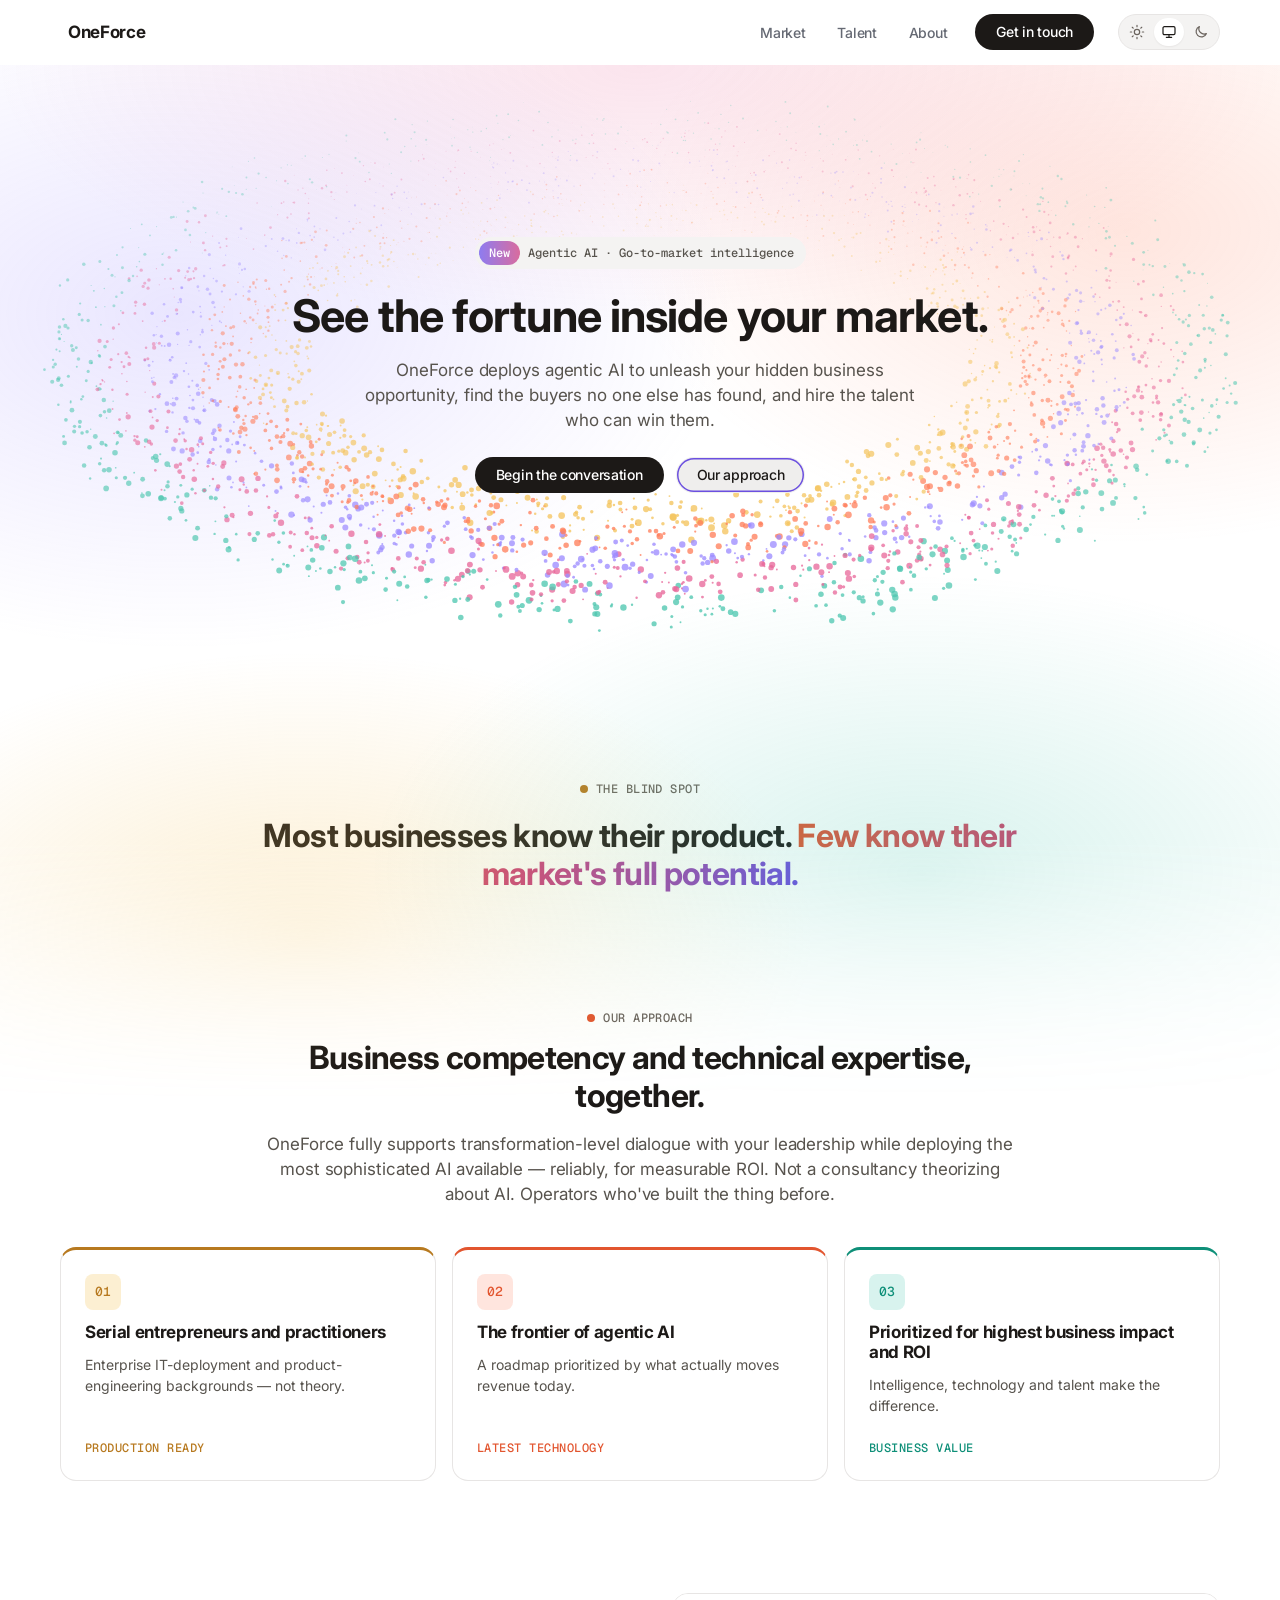
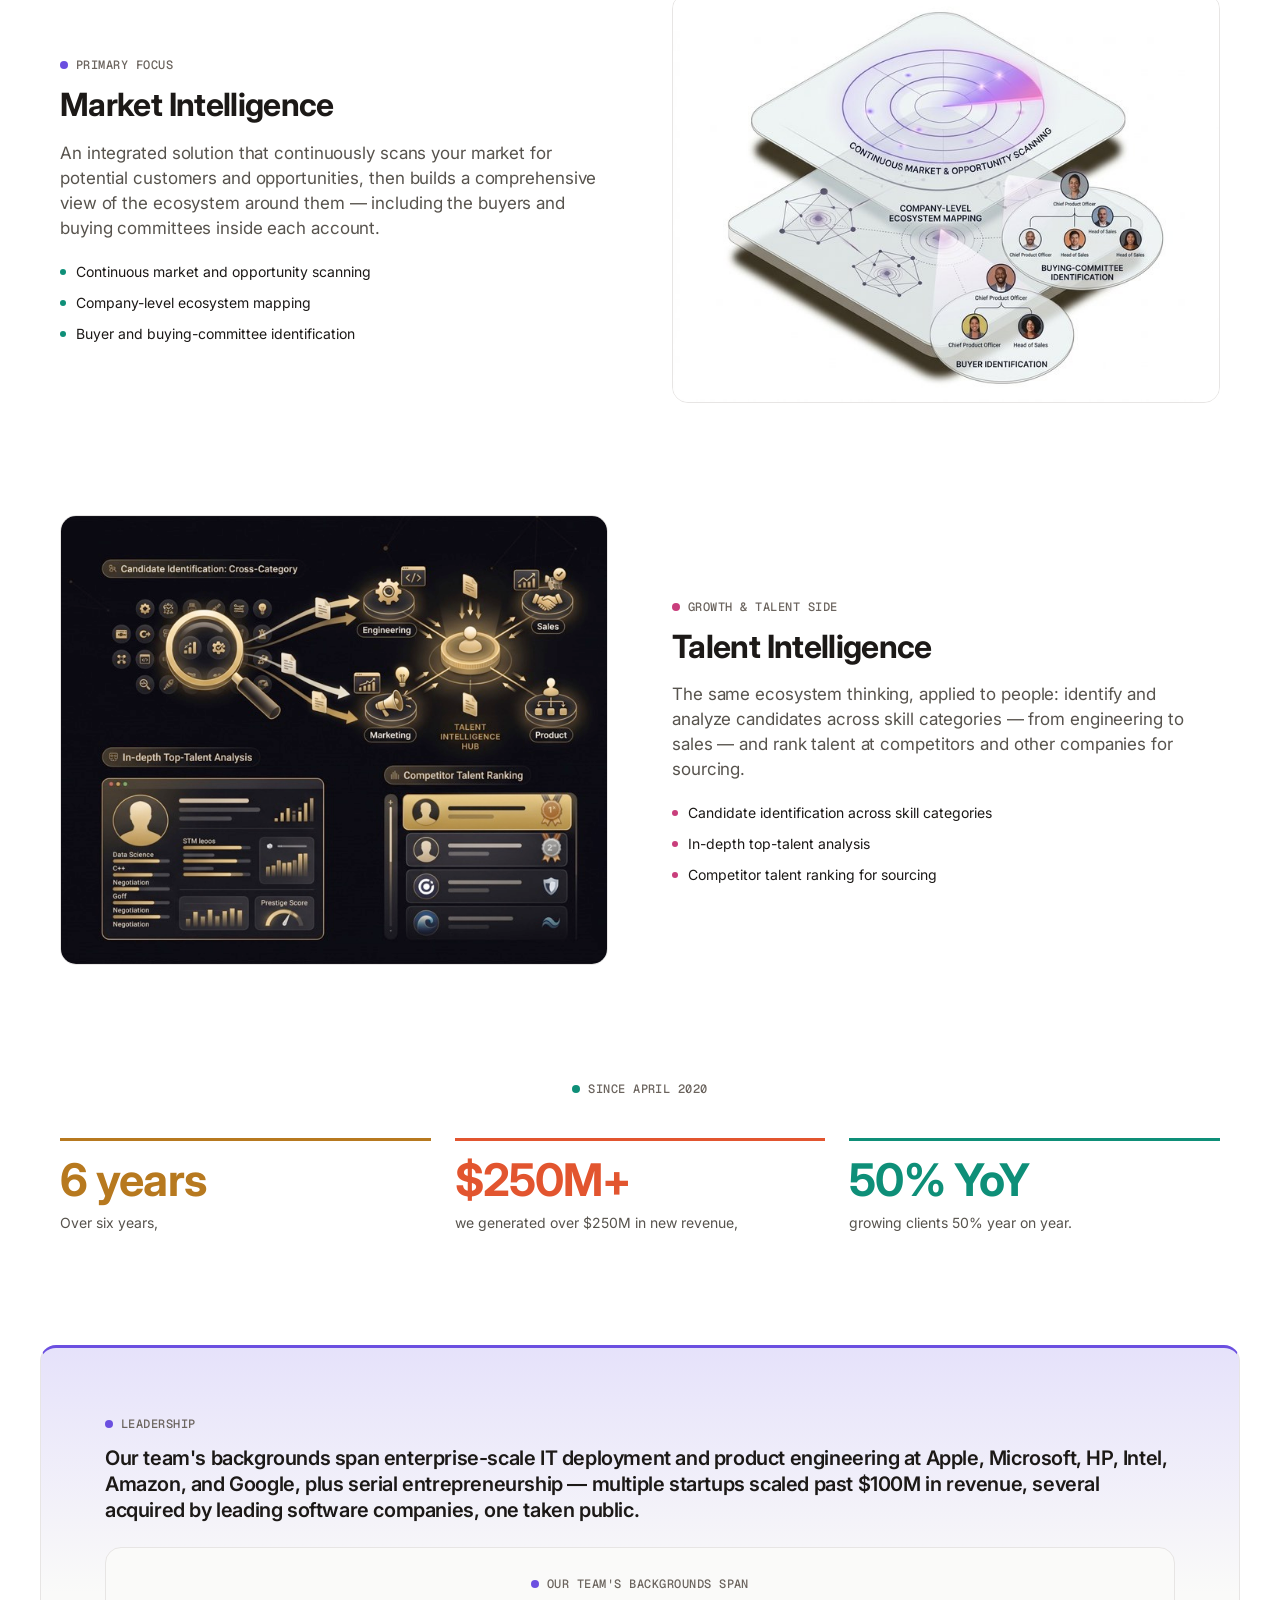
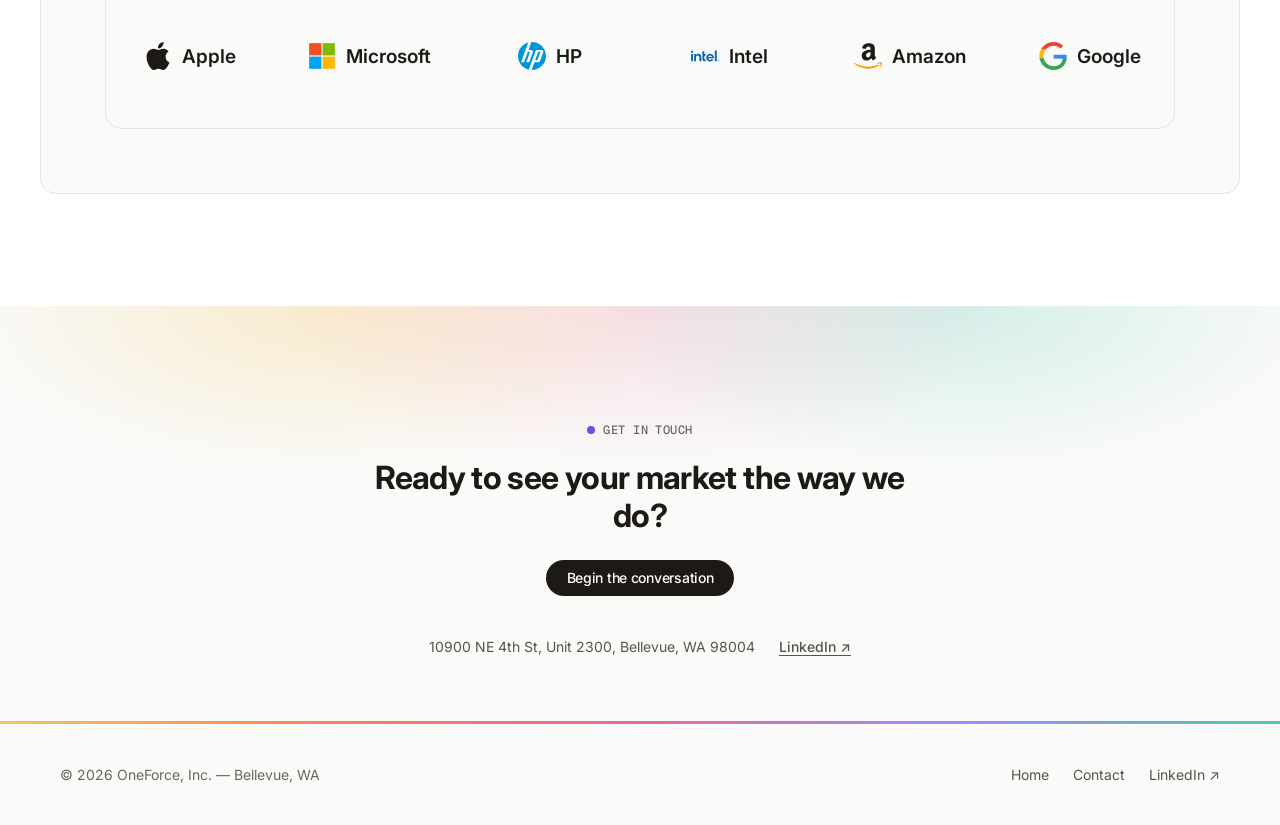
==== index.html @ eb0e080e "Proof to About, logo option 6, card-weight image borders, mobile image crops Activity: ACT-00794  Co" ====
<!doctype html>
<html lang="en">
<head>
<meta charset="utf-8" />
<meta name="viewport" content="width=device-width, initial-scale=1" />
<title>OneForce — See the fortune inside your market</title>
<link rel="icon" type="image/svg+xml" href="favicon.svg" />
<meta name="description" content="OneForce deploys agentic AI to map your market's hidden opportunity, and the talent to capture it." />
<meta property="og:type" content="website" />
<meta property="og:title" content="OneForce — See the fortune inside your market" />
<meta property="og:description" content="OneForce deploys agentic AI to map your market's hidden opportunity, and the talent to capture it." />
<meta property="og:image" content="og-image.png" />
<meta name="twitter:card" content="summary_large_image" />
<link rel="preconnect" href="https://fonts.googleapis.com" />
<link rel="preconnect" href="https://fonts.gstatic.com" crossorigin />
<link href="https://fonts.googleapis.com/css2?family=Inter:wght@400;500;600;700&family=Geist+Mono:wght@500&display=swap" rel="stylesheet" />
<link rel="stylesheet" href="styles.css" />
<script>(function(){try{var m=localStorage.getItem('of-theme');if(m==='light'||m==='dark')document.documentElement.setAttribute('data-theme',m)}catch(e){}})()</script>
<meta name="color-scheme" content="light dark" />
<meta name="theme-color" content="#FFFFFF" media="(prefers-color-scheme: light)" />
<meta name="theme-color" content="#18324B" media="(prefers-color-scheme: dark)" />
</head>
<body>
<a class="skip" href="#main">Skip to content</a>
<header class="nav"><div class="wrap">
  <a class="brand" href="index.html"><svg class="mark" aria-hidden="true" xmlns="http://www.w3.org/2000/svg" viewBox="0 0 540 540"><defs><linearGradient id="bg" x1="0" y1="0" x2="1" y2="0"><stop offset="0" stop-color="#8E7CF0"/><stop offset="1" stop-color="#D96C9E"/></linearGradient><linearGradient id="bgv" x1="0" y1="1" x2="0" y2="0"><stop offset="0" stop-color="#D96C9E"/><stop offset="1" stop-color="#8E7CF0"/></linearGradient></defs><circle cx="270" cy="270" r="190" fill="none" stroke="url(#bg)" stroke-opacity=".3" stroke-width="34"/><circle cx="270.0" cy="80.0" r="13.5" fill="#F4C45E" fill-opacity="1"/><circle cx="309.5" cy="84.2" r="12.5" fill="#F0805F" fill-opacity="1"/><circle cx="347.3" cy="96.4" r="12.1" fill="#D96C9E" fill-opacity="1"/><circle cx="381.7" cy="116.3" r="12.1" fill="#8E7CF0" fill-opacity="1"/><circle cx="411.2" cy="142.9" r="12.5" fill="#4FC7B0" fill-opacity="1"/><circle cx="434.5" cy="175.0" r="13.5" fill="#F4C45E" fill-opacity="1"/><circle cx="450.7" cy="211.3" r="14.8" fill="#F0805F" fill-opacity="1"/><circle cx="459.0" cy="250.1" r="16.5" fill="#D96C9E" fill-opacity="1"/><circle cx="459.0" cy="289.9" r="18.5" fill="#8E7CF0" fill-opacity="1"/><circle cx="450.7" cy="328.7" r="20.7" fill="#4FC7B0" fill-opacity="1"/><circle cx="434.5" cy="365.0" r="23.0" fill="#F4C45E" fill-opacity="1"/><circle cx="411.2" cy="397.1" r="25.3" fill="#F0805F" fill-opacity="1"/><circle cx="381.7" cy="423.7" r="27.5" fill="#D96C9E" fill-opacity="1"/><circle cx="347.3" cy="443.6" r="29.5" fill="#8E7CF0" fill-opacity="1"/><circle cx="309.5" cy="455.8" r="31.2" fill="#4FC7B0" fill-opacity="1"/><circle cx="270.0" cy="460.0" r="32.5" fill="#F4C45E" fill-opacity="1"/><circle cx="230.5" cy="455.8" r="33.5" fill="#F0805F" fill-opacity="1"/><circle cx="192.7" cy="443.6" r="33.9" fill="#D96C9E" fill-opacity="1"/><circle cx="158.3" cy="423.7" r="33.9" fill="#8E7CF0" fill-opacity="1"/><circle cx="128.8" cy="397.1" r="33.5" fill="#4FC7B0" fill-opacity="1"/><circle cx="105.5" cy="365.0" r="32.5" fill="#F4C45E" fill-opacity="1"/><circle cx="89.3" cy="328.7" r="31.2" fill="#F0805F" fill-opacity="1"/><circle cx="81.0" cy="289.9" r="29.5" fill="#D96C9E" fill-opacity="1"/><circle cx="81.0" cy="250.1" r="27.5" fill="#8E7CF0" fill-opacity="1"/><circle cx="89.3" cy="211.3" r="25.3" fill="#4FC7B0" fill-opacity="1"/><circle cx="105.5" cy="175.0" r="23.0" fill="#F4C45E" fill-opacity="1"/><circle cx="128.8" cy="142.9" r="20.7" fill="#F0805F" fill-opacity="1"/><circle cx="158.3" cy="116.3" r="18.5" fill="#D96C9E" fill-opacity="1"/><circle cx="192.7" cy="96.4" r="16.5" fill="#8E7CF0" fill-opacity="1"/><circle cx="230.5" cy="84.2" r="14.8" fill="#4FC7B0" fill-opacity="1"/><circle cx="425.6" cy="161.0" r="46.0" fill="#F4C45E" fill-opacity="1"/></svg>OneForce</a>
  <a href="#intelligence" class="l">Market</a>
  <a href="#talent" class="l">Talent</a>
  <a href="#about" class="l">About</a>
  <a href="contact.html" class="btn btn-dark">Get in touch</a>
<div class="theme" role="group" aria-label="Colour theme">
    <button type="button" data-mode="light" aria-pressed="false" aria-label="Light theme" title="Light"><svg viewBox="0 0 24 24" aria-hidden="true"><circle cx="12" cy="12" r="4"/><path d="M12 2v2M12 20v2M4.9 4.9l1.4 1.4M17.7 17.7l1.4 1.4M2 12h2M20 12h2M4.9 19.1l1.4-1.4M17.7 6.3l1.4-1.4"/></svg></button>
    <button type="button" data-mode="system" aria-pressed="false" aria-label="System theme" title="System"><svg viewBox="0 0 24 24" aria-hidden="true"><rect x="3" y="4" width="18" height="12" rx="2"/><path d="M8 20h8M12 16v4"/></svg></button>
    <button type="button" data-mode="dark" aria-pressed="false" aria-label="Dark theme" title="Dark"><svg viewBox="0 0 24 24" aria-hidden="true"><path d="M20 14.5A8 8 0 0 1 9.5 4a8 8 0 1 0 10.5 10.5z"/></svg></button>
  </div>
<button type="button" class="menu-btn" id="menu-btn" aria-expanded="false" aria-controls="mnav" aria-label="Menu"><svg viewBox="0 0 24 24" aria-hidden="true"><path d="M4 7h16M4 12h16M4 17h16"/></svg></button>
</div>
<nav class="mnav" id="mnav" aria-label="Sections">
  <a href="#intelligence" class="l">Market</a>
  <a href="#talent" class="l">Talent</a>
  <a href="#about" class="l">About</a>
  <a href="contact.html" class="l">Contact</a>
  <div class="theme" role="group" aria-label="Colour theme">
    <button type="button" data-mode="light" aria-pressed="false" aria-label="Light theme" title="Light"><svg viewBox="0 0 24 24" aria-hidden="true"><circle cx="12" cy="12" r="4"/><path d="M12 2v2M12 20v2M4.9 4.9l1.4 1.4M17.7 17.7l1.4 1.4M2 12h2M20 12h2M4.9 19.1l1.4-1.4M17.7 6.3l1.4-1.4"/></svg></button>
    <button type="button" data-mode="system" aria-pressed="false" aria-label="System theme" title="System"><svg viewBox="0 0 24 24" aria-hidden="true"><rect x="3" y="4" width="18" height="12" rx="2"/><path d="M8 20h8M12 16v4"/></svg></button>
    <button type="button" data-mode="dark" aria-pressed="false" aria-label="Dark theme" title="Dark"><svg viewBox="0 0 24 24" aria-hidden="true"><path d="M20 14.5A8 8 0 0 1 9.5 4a8 8 0 1 0 10.5 10.5z"/></svg></button>
  </div>
</nav></header>
<main id="main">

<section class="hero wrap" data-od-id="hero">
  <canvas id="field" aria-hidden="true"></canvas>
  <span class="eyebrow"><b>New</b>Agentic AI · Go-to-market intelligence</span>
  <h1>See the fortune inside your market.</h1>
  <p class="lede">OneForce deploys agentic AI to unleash your hidden business opportunity, find the buyers no one else has found, and hire the talent who can win them.</p>
  <div class="actions">
    <a href="contact.html" class="btn btn-dark">Begin the conversation</a>
    <a href="#approach" class="btn btn-light">Our approach</a>
  </div>
</section>


<section class="band wrap narrow quote center rv" data-od-id="problem">
  <span class="tag">The blind spot</span>
  <h2>Most businesses know their product. <em>Few know their market's full potential.</em></h2>
</section>

<section class="band wrap" id="approach" data-od-id="approach">
  <div class="center" style="max-width:766px;margin:0 auto">
    <span class="tag">Our approach</span>
    <h2 style="margin:12px 0 16px">Business competency and technical expertise, together.</h2>
    <p class="lede">OneForce fully supports transformation-level dialogue with your leadership while deploying the most sophisticated AI available — reliably, for measurable ROI. Not a consultancy theorizing about AI. Operators who've built the thing before.</p>
  </div>
  <div class="cards">
    <article class="card rv"><span class="ico" aria-hidden="true">01</span><h3>Serial entrepreneurs and practitioners</h3><p>Enterprise IT-deployment and product-engineering backgrounds — not theory.</p><span class="tag">Production Ready</span></article>
    <article class="card rv"><span class="ico" aria-hidden="true">02</span><h3>The frontier of agentic AI</h3><p>A roadmap prioritized by what actually moves revenue today.</p><span class="tag">Latest Technology</span></article>
    <article class="card rv"><span class="ico" aria-hidden="true">03</span><h3>Prioritized for highest business impact and ROI</h3><p>Intelligence, technology and talent make the difference.</p><span class="tag">Business Value</span></article>
  </div>
</section>

<section class="band wrap" id="intelligence" data-od-id="intelligence-hub">
  <div class="split">
    <div class="copy rv">
      <span class="tag">Primary focus</span>
      <h2>Market Intelligence</h2>
      <p class="lede">An integrated solution that continuously scans your market for potential customers and opportunities, then builds a comprehensive view of the ecosystem around them — including the buyers and buying committees inside each account.</p>
      <ul>
        <li>Continuous market and opportunity scanning</li>
        <li>Company-level ecosystem mapping</li>
        <li>Buyer and buying-committee identification</li>
      </ul>
    </div>
    <div class="frame rv mi-frame"><picture><source media="(max-width:700px)" srcset="assets/market-intelligence-light-mobile.jpg" width="800" height="473"><img class="mi-light" src="assets/market-intelligence-light-700.jpg" srcset="assets/market-intelligence-light-700.jpg 700w, assets/market-intelligence-light.jpg 1200w" sizes="(max-width:809px) 100vw, 560px" width="1200" height="896" loading="lazy" alt="Diagram of OneForce's market intelligence system mapping accounts, buying committees, and opportunity signals" /></picture><picture><source media="(max-width:700px)" srcset="assets/market-intelligence-dark-mobile.jpg" width="800" height="661"><img class="mi-dark" src="assets/market-intelligence-dark-700.jpg" srcset="assets/market-intelligence-dark-700.jpg 700w, assets/market-intelligence-dark.jpg 1120w" sizes="(max-width:809px) 100vw, 560px" width="1120" height="944" loading="lazy" alt="" aria-hidden="true" /></picture></div>
  </div>
</section>

<section class="band wrap" id="talent" data-od-id="talent-intelligence">
  <div class="split rev">
    <div class="copy rv">
      <span class="tag">Growth &amp; talent side</span>
      <h2>Talent Intelligence</h2>
      <p class="lede">The same ecosystem thinking, applied to people: identify and analyze candidates across skill categories — from engineering to sales — and rank talent at competitors and other companies for sourcing.</p>
      <ul>
        <li>Candidate identification across skill categories</li>
        <li>In-depth top-talent analysis</li>
        <li>Competitor talent ranking for sourcing</li>
      </ul>
    </div>
    <div class="frame rv"><picture><source media="(max-width:700px)" srcset="assets/talent-intelligence-mobile.jpg" width="800" height="646"><img src="assets/talent-intelligence-700.jpg" srcset="assets/talent-intelligence-700.jpg 700w, assets/talent-intelligence.jpg?v=2 1200w" sizes="(max-width:809px) 100vw, 560px" width="1200" height="984" loading="lazy" alt="Diagram of OneForce's talent intelligence hub connecting candidate identification, top-talent analysis, and competitor talent ranking across engineering, sales, marketing, and product" /></picture></div>
  </div>
</section>

<section class="band wrap" id="about" data-od-id="about">
  <div class="center"><span class="tag">Since April 2020</span></div>
  <div class="stats">
    <div class="stat rv"><div class="n">6 years</div><p>Over six years,</p></div>
    <div class="stat rv"><div class="n">$250M+</div><p>we generated over $250M in new revenue,</p></div>
    <div class="stat rv"><div class="n">50% YoY</div><p>growing clients 50% year on year.</p></div>
  </div>
</section>

<section class="wideband" data-od-id="leadership">
  <div class="leader rv">
    <div><span class="tag">Leadership</span>
    <p class="big" style="margin-top:12px">Our team's backgrounds span enterprise-scale IT deployment and product engineering at Apple, Microsoft, HP, Intel, Amazon, and Google, plus serial entrepreneurship — multiple startups scaled past $100M in revenue, several acquired by leading software companies, one taken public.</p>
  <div class="strip">
    <p class="tag" id="lead-h">Our team's backgrounds span</p>
    <div class="logos"><div class="logo-item"><svg viewBox="0 0 24 24" aria-hidden="true" focusable="false"><path fill="currentColor" d="M12.152 6.896c-.948 0-2.415-1.078-3.96-1.04-2.04.027-3.91 1.183-4.961 3.014-2.117 3.675-.546 9.103 1.519 12.09 1.013 1.454 2.208 3.09 3.792 3.039 1.52-.065 2.09-.987 3.935-.987 1.831 0 2.35.987 3.96.948 1.637-.026 2.676-1.48 3.676-2.948 1.156-1.688 1.636-3.325 1.662-3.415-.039-.013-3.182-1.221-3.22-4.857-.026-3.04 2.48-4.494 2.597-4.559-1.429-2.09-3.623-2.324-4.39-2.376-2-.156-3.675 1.09-4.61 1.09zM15.53 3.83c.843-1.012 1.4-2.427 1.245-3.83-1.207.052-2.662.805-3.532 1.818-.78.896-1.454 2.338-1.273 3.714 1.338.104 2.715-.688 3.559-1.701"/></svg><span>Apple</span></div><div class="logo-item"><svg viewBox="0 0 24 24" aria-hidden="true" focusable="false"><path fill="#F25022" d="M1 1h10.5v10.5H1z"/><path fill="#7FBA00" d="M12.5 1H23v10.5H12.5z"/><path fill="#00A4EF" d="M1 12.5h10.5V23H1z"/><path fill="#FFB900" d="M12.5 12.5H23V23H12.5z"/></svg><span>Microsoft</span></div><div class="logo-item"><svg viewBox="0 0 24 24" aria-hidden="true" focusable="false"><path fill="#0096D6" d="M12.0069 24h-.3572l2.459-6.7453h3.3796c.5907 0 1.2364-.4533 1.4424-1.0166l2.6652-7.3085c.4396-1.1952-.2473-2.1706-1.525-2.1706h-4.6983l-3.929 10.798-2.2255 6.127C3.929 22.434 0 17.6806 0 12.007 0 6.498 3.7092 1.8546 8.7647.4396L6.4705 6.759 2.6514 17.2547h2.5415L8.4488 8.339h1.9095l-3.2558 8.9158H9.644l3.0223-8.3251c.4396-1.1952-.2473-2.1706-1.525-2.1706h-2.143l2.459-6.7453C11.636 0 11.8145 0 11.9931 0 18.6285 0 24 5.3715 24 12.007c.0137 6.6216-5.3578 11.993-11.9931 11.993zM19.2742 8.325h-1.9096l-2.6789 7.336h1.9096l2.6789-7.336z"/></svg><span>HP</span></div><div class="logo-item"><svg viewBox="0 0 24 24" aria-hidden="true" focusable="false"><path fill="#0068B5" d="M20.42 7.345v9.18h1.651v-9.18zM0 7.475v1.737h1.737V7.474zm9.78.352v6.053c0 .513.044.945.13 1.292.087.34.235.618.44.828.203.21.475.359.803.451.334.093.754.136 1.255.136h.216v-1.533c-.24 0-.445-.012-.593-.037a.672.672 0 0 1-.39-.173.693.693 0 0 1-.173-.377 4.002 4.002 0 0 1-.037-.606v-2.182h1.193v-1.416h-1.193V7.827zm-3.505 2.312c-.396 0-.76.08-1.082.241-.327.161-.6.384-.822.668l-.087.117v-.902H2.658v6.256h1.639v-3.214c.018-.588.16-1.02.433-1.299.29-.297.642-.445 1.044-.445.476 0 .841.149 1.082.433.235.284.359.686.359 1.2v3.324h1.663V12.97c.006-.89-.229-1.595-.686-2.09-.458-.495-1.1-.742-1.917-.742zm10.065.006a3.252 3.252 0 0 0-2.306.946c-.29.29-.525.637-.692 1.033a3.145 3.145 0 0 0-.254 1.273c0 .452.08.878.241 1.274.161.395.39.742.674 1.032.284.29.637.526 1.045.693.408.173.86.26 1.342.26 1.397 0 2.262-.637 2.782-1.23l-1.187-.904c-.248.297-.841.699-1.583.699-.464 0-.847-.105-1.138-.321a1.588 1.588 0 0 1-.593-.872l-.019-.056h4.915v-.587c0-.451-.08-.872-.235-1.267a3.393 3.393 0 0 0-.661-1.033 3.013 3.013 0 0 0-1.02-.692 3.345 3.345 0 0 0-1.311-.248zm-16.297.118v6.256h1.651v-6.256zm16.278 1.286c1.132 0 1.664.797 1.664 1.255l-3.32.006c0-.458.525-1.255 1.656-1.261zm7.073 3.814a.606.606 0 0 0-.606.606.606.606 0 0 0 .606.606.606.606 0 0 0 .606-.606.606.606 0 0 0-.606-.606zm-.008.105a.5.5 0 0 1 .002 0 .5.5 0 0 1 .5.501.5.5 0 0 1-.5.5.5.5 0 0 1-.5-.5.5.5 0 0 1 .498-.5zm-.233.155v.699h.13v-.285h.093l.173.285h.136l-.18-.297a.191.191 0 0 0 .118-.056c.03-.03.05-.074.05-.136 0-.068-.02-.117-.063-.154-.037-.038-.105-.056-.185-.056zm.13.099h.154c.019 0 .037.006.056.012a.064.064 0 0 1 .037.031c.013.013.012.031.012.056a.124.124 0 0 1-.012.055.164.164 0 0 1-.037.031c-.019.006-.037.013-.056.013h-.154Z"/></svg><span>Intel</span></div><div class="logo-item"><svg viewBox="0 0 24 24" aria-hidden="true" focusable="false"><defs><clipPath id="amz-top"><rect x="0" y="0" width="24" height="17.6"/></clipPath><clipPath id="amz-bot"><rect x="0" y="17.6" width="24" height="7"/></clipPath></defs><path clip-path="url(#amz-top)" fill="currentColor" d="M.045 18.02c.072-.116.187-.124.348-.022 3.636 2.11 7.594 3.166 11.87 3.166 2.852 0 5.668-.533 8.447-1.595l.315-.14c.138-.06.234-.1.293-.13.226-.088.39-.046.525.13.12.174.09.336-.12.48-.256.19-.6.41-1.006.654-1.244.743-2.64 1.316-4.185 1.726a17.617 17.617 0 01-10.951-.577 17.88 17.88 0 01-5.43-3.35c-.1-.074-.151-.15-.151-.22 0-.047.021-.09.051-.13zm6.565-6.218c0-1.005.247-1.863.743-2.577.495-.71 1.17-1.25 2.04-1.615.796-.335 1.756-.575 2.912-.72.39-.046 1.033-.103 1.92-.174v-.37c0-.93-.105-1.558-.3-1.875-.302-.43-.78-.65-1.44-.65h-.182c-.48.046-.896.196-1.246.46-.35.27-.575.63-.675 1.096-.06.3-.206.465-.435.51l-2.52-.315c-.248-.06-.372-.18-.372-.39 0-.046.007-.09.022-.15.247-1.29.855-2.25 1.82-2.88.976-.616 2.1-.975 3.39-1.05h.54c1.65 0 2.957.434 3.888 1.29.135.15.27.3.405.48.12.165.224.314.283.45.075.134.15.33.195.57.06.254.105.42.135.51.03.104.062.3.076.615.01.313.02.493.02.553v5.28c0 .376.06.72.165 1.036.105.313.21.54.315.674l.51.674c.09.136.136.256.136.36 0 .12-.06.226-.18.314-1.2 1.05-1.86 1.62-1.963 1.71-.165.135-.375.15-.63.045a6.062 6.062 0 01-.526-.496l-.31-.347a9.391 9.391 0 01-.317-.42l-.3-.435c-.81.886-1.603 1.44-2.4 1.665-.494.15-1.093.227-1.83.227-1.11 0-2.04-.343-2.76-1.034-.72-.69-1.08-1.665-1.08-2.94l-.05-.076zm3.753-.438c0 .566.14 1.02.425 1.364.285.34.675.512 1.155.512.045 0 .106-.007.195-.02.09-.016.134-.023.166-.023.614-.16 1.08-.553 1.424-1.178.165-.28.285-.58.36-.91.09-.32.12-.59.135-.8.015-.195.015-.54.015-1.005v-.54c-.84 0-1.484.06-1.92.18-1.275.36-1.92 1.17-1.92 2.43l-.035-.02zm9.162 7.027c.03-.06.075-.11.132-.17.362-.243.714-.41 1.05-.5a8.094 8.094 0 011.612-.24c.14-.012.28 0 .41.03.65.06 1.05.168 1.172.33.063.09.099.228.099.39v.15c0 .51-.149 1.11-.424 1.8-.278.69-.664 1.248-1.156 1.68-.073.06-.14.09-.197.09-.03 0-.06 0-.09-.012-.09-.044-.107-.12-.064-.24.54-1.26.806-2.143.806-2.64 0-.15-.03-.27-.087-.344-.145-.166-.55-.257-1.224-.257-.243 0-.533.016-.87.046-.363.045-.7.09-1 .135-.09 0-.148-.014-.18-.044-.03-.03-.036-.047-.02-.077 0-.017.006-.03.02-.063v-.06z"/><path clip-path="url(#amz-bot)" fill="#FF9900" d="M.045 18.02c.072-.116.187-.124.348-.022 3.636 2.11 7.594 3.166 11.87 3.166 2.852 0 5.668-.533 8.447-1.595l.315-.14c.138-.06.234-.1.293-.13.226-.088.39-.046.525.13.12.174.09.336-.12.48-.256.19-.6.41-1.006.654-1.244.743-2.64 1.316-4.185 1.726a17.617 17.617 0 01-10.951-.577 17.88 17.88 0 01-5.43-3.35c-.1-.074-.151-.15-.151-.22 0-.047.021-.09.051-.13zm6.565-6.218c0-1.005.247-1.863.743-2.577.495-.71 1.17-1.25 2.04-1.615.796-.335 1.756-.575 2.912-.72.39-.046 1.033-.103 1.92-.174v-.37c0-.93-.105-1.558-.3-1.875-.302-.43-.78-.65-1.44-.65h-.182c-.48.046-.896.196-1.246.46-.35.27-.575.63-.675 1.096-.06.3-.206.465-.435.51l-2.52-.315c-.248-.06-.372-.18-.372-.39 0-.046.007-.09.022-.15.247-1.29.855-2.25 1.82-2.88.976-.616 2.1-.975 3.39-1.05h.54c1.65 0 2.957.434 3.888 1.29.135.15.27.3.405.48.12.165.224.314.283.45.075.134.15.33.195.57.06.254.105.42.135.51.03.104.062.3.076.615.01.313.02.493.02.553v5.28c0 .376.06.72.165 1.036.105.313.21.54.315.674l.51.674c.09.136.136.256.136.36 0 .12-.06.226-.18.314-1.2 1.05-1.86 1.62-1.963 1.71-.165.135-.375.15-.63.045a6.062 6.062 0 01-.526-.496l-.31-.347a9.391 9.391 0 01-.317-.42l-.3-.435c-.81.886-1.603 1.44-2.4 1.665-.494.15-1.093.227-1.83.227-1.11 0-2.04-.343-2.76-1.034-.72-.69-1.08-1.665-1.08-2.94l-.05-.076zm3.753-.438c0 .566.14 1.02.425 1.364.285.34.675.512 1.155.512.045 0 .106-.007.195-.02.09-.016.134-.023.166-.023.614-.16 1.08-.553 1.424-1.178.165-.28.285-.58.36-.91.09-.32.12-.59.135-.8.015-.195.015-.54.015-1.005v-.54c-.84 0-1.484.06-1.92.18-1.275.36-1.92 1.17-1.92 2.43l-.035-.02zm9.162 7.027c.03-.06.075-.11.132-.17.362-.243.714-.41 1.05-.5a8.094 8.094 0 011.612-.24c.14-.012.28 0 .41.03.65.06 1.05.168 1.172.33.063.09.099.228.099.39v.15c0 .51-.149 1.11-.424 1.8-.278.69-.664 1.248-1.156 1.68-.073.06-.14.09-.197.09-.03 0-.06 0-.09-.012-.09-.044-.107-.12-.064-.24.54-1.26.806-2.143.806-2.64 0-.15-.03-.27-.087-.344-.145-.166-.55-.257-1.224-.257-.243 0-.533.016-.87.046-.363.045-.7.09-1 .135-.09 0-.148-.014-.18-.044-.03-.03-.036-.047-.02-.077 0-.017.006-.03.02-.063v-.06z"/></svg><span>Amazon</span></div><div class="logo-item"><svg viewBox="0 0 24 24" aria-hidden="true" focusable="false"><defs><clipPath id="g-r"><rect x="12" y="6" width="12" height="9"/></clipPath><clipPath id="g-b"><rect x="0" y="14" width="24" height="10"/></clipPath><clipPath id="g-y"><rect x="0" y="6" width="9" height="9"/></clipPath><clipPath id="g-t"><rect x="0" y="0" width="24" height="6.5"/></clipPath></defs><path clip-path="url(#g-t)" fill="#EA4335" d="M12.48 10.92v3.28h7.84c-.24 1.84-.853 3.187-1.787 4.133-1.147 1.147-2.933 2.4-6.053 2.4-4.827 0-8.6-3.893-8.6-8.72s3.773-8.72 8.6-8.72c2.6 0 4.507 1.027 5.907 2.347l2.307-2.307C18.747 1.44 16.133 0 12.48 0 5.867 0 .307 5.387.307 12s5.56 12 12.173 12c3.573 0 6.267-1.173 8.373-3.36 2.16-2.16 2.84-5.213 2.84-7.667 0-.76-.053-1.467-.173-2.053H12.48z"/><path clip-path="url(#g-y)" fill="#FBBC05" d="M12.48 10.92v3.28h7.84c-.24 1.84-.853 3.187-1.787 4.133-1.147 1.147-2.933 2.4-6.053 2.4-4.827 0-8.6-3.893-8.6-8.72s3.773-8.72 8.6-8.72c2.6 0 4.507 1.027 5.907 2.347l2.307-2.307C18.747 1.44 16.133 0 12.48 0 5.867 0 .307 5.387.307 12s5.56 12 12.173 12c3.573 0 6.267-1.173 8.373-3.36 2.16-2.16 2.84-5.213 2.84-7.667 0-.76-.053-1.467-.173-2.053H12.48z"/><path clip-path="url(#g-b)" fill="#34A853" d="M12.48 10.92v3.28h7.84c-.24 1.84-.853 3.187-1.787 4.133-1.147 1.147-2.933 2.4-6.053 2.4-4.827 0-8.6-3.893-8.6-8.72s3.773-8.72 8.6-8.72c2.6 0 4.507 1.027 5.907 2.347l2.307-2.307C18.747 1.44 16.133 0 12.48 0 5.867 0 .307 5.387.307 12s5.56 12 12.173 12c3.573 0 6.267-1.173 8.373-3.36 2.16-2.16 2.84-5.213 2.84-7.667 0-.76-.053-1.467-.173-2.053H12.48z"/><path clip-path="url(#g-r)" fill="#4285F4" d="M12.48 10.92v3.28h7.84c-.24 1.84-.853 3.187-1.787 4.133-1.147 1.147-2.933 2.4-6.053 2.4-4.827 0-8.6-3.893-8.6-8.72s3.773-8.72 8.6-8.72c2.6 0 4.507 1.027 5.907 2.347l2.307-2.307C18.747 1.44 16.133 0 12.48 0 5.867 0 .307 5.387.307 12s5.56 12 12.173 12c3.573 0 6.267-1.173 8.373-3.36 2.16-2.16 2.84-5.213 2.84-7.667 0-.76-.053-1.467-.173-2.053H12.48z"/></svg><span>Google</span></div></div>
  </div></div>
  </div>
</section>

<section class="closing" data-od-id="closing">
  <div class="wrap">
    <span class="tag">Get in touch</span>
    <h2>Ready to see your market the way we do?</h2>
    <div class="actions"><a href="contact.html" class="btn btn-dark">Begin the conversation</a></div>
    <div class="contact-row">
      <span>10900 NE 4th St, Unit 2300, Bellevue, WA 98004</span>
      <a href="https://www.linkedin.com/company/oneforceinc/" target="_blank" rel="noopener">LinkedIn ↗</a>
    </div>
  </div>
</section>
</main>
<footer class="foot"><div class="wrap">
  <span>© 2026 OneForce, Inc. — Bellevue, WA</span>
  <nav aria-label="Footer"><a href="index.html">Home</a><a href="contact.html">Contact</a><a href="https://www.linkedin.com/company/oneforceinc/" target="_blank" rel="noopener">LinkedIn ↗</a></nav>
</div></footer>
<script>
(function(){
  var root=document.documentElement,btns=document.querySelectorAll('.theme button');
  function cur(){try{var m=localStorage.getItem('of-theme');return m==='light'||m==='dark'?m:'system'}catch(e){return 'system'}}
  function paint(m){btns.forEach(function(b){b.setAttribute('aria-pressed',String(b.dataset.mode===m))})}
  function set(m){
    if(m==='system')root.removeAttribute('data-theme');else root.setAttribute('data-theme',m);
    try{if(m==='system')localStorage.removeItem('of-theme');else localStorage.setItem('of-theme',m)}catch(e){}
    paint(m);
  }
  btns.forEach(function(b){b.addEventListener('click',function(){set(b.dataset.mode)})});
  paint(cur());
})();
</script>
<script>
(function(){var b=document.getElementById('menu-btn'),n=document.getElementById('mnav');if(!b||!n)return;
  function t(o){n.classList.toggle('open',o);b.setAttribute('aria-expanded',String(o))}
  b.addEventListener('click',function(){t(!n.classList.contains('open'))});
  n.addEventListener('click',function(e){if(e.target.closest('a'))t(false)});
  document.addEventListener('keydown',function(e){if(e.key==='Escape')t(false)});
})();
</script>
<script>
(function(){
  var els=document.querySelectorAll('.rv');
  if(!('IntersectionObserver' in window)){els.forEach(function(e){e.classList.add('in')});return;}
  var io=new IntersectionObserver(function(es){es.forEach(function(x){if(x.isIntersecting){x.target.classList.add('in');io.unobserve(x.target);}})},{threshold:.15});
  els.forEach(function(e){io.observe(e)});
})();
</script>
<script>
(function(){
  /* own drawing: four coloured bands of points in a tilted ring, slow turn; static under reduced motion */
  var c=document.getElementById('field');if(!c||!c.getContext)return;
  var x=c.getContext('2d'),dpr=Math.min(window.devicePixelRatio||1,2),W=0,H=0,P=[];
  var cols=['244,196,94','255,127,92','157,140,255','232,104,154','79,199,176'];
  var seed=830;function rnd(){seed=(seed*1664525+1013904223)>>>0;return seed/4294967296}
  var N=window.innerWidth<700?1200:3600;for(var i=0;i<N;i++){var b=i%5,r=.52+b*.075+(rnd()-.5)*.09,a=rnd()*6.2832;P.push({a:a,r:r,z:(rnd()-.5)*.14,s:.6+rnd()*1.7,b:b})}
  function size(){var r=c.getBoundingClientRect();W=r.width;H=r.height;c.width=W*dpr;c.height=H*dpr;x.setTransform(dpr,0,0,dpr,0,0)}
  function draw(t){
    x.clearRect(0,0,W,H);
    var cx=W*.5,cy=H*.5,R=W<700?Math.min(W*.3,H*.47/.95):Math.min(W*.47/2.08,H*.47/.95),tilt=.42;
    for(var i=0;i<P.length;i++){var p=P[i],a=p.a+t*.00006*(1+p.b*.25);
      var px=cx+Math.cos(a)*p.r*R*2.4,py=cy+Math.sin(a)*p.r*R*tilt*2.4+p.z*R;
      x.fillStyle='rgba('+cols[p.b]+','+(.28+.5*((Math.sin(a)+1)/2))+')';
      x.beginPath();x.arc(px,py,p.s*1.4*(.7+.4*Math.sin(a)),0,6.2832);x.fill()}
  }
  var reduce=window.matchMedia&&matchMedia('(prefers-reduced-motion: reduce)').matches,vis=true;
  function loop(t){if(vis)draw(t);if(!reduce)requestAnimationFrame(loop)}
  size();window.addEventListener('resize',function(){size();draw(0)});
  if('IntersectionObserver' in window)new IntersectionObserver(function(e){vis=e[0].isIntersecting}).observe(c);
  draw(0);if(!reduce)requestAnimationFrame(loop);
})();
</script>
</body>
</html>
---- styles.css ----
/* OneForce website design 2 - the GitBook look end to end (DSG-00009 v2 measurements + v1 palette),
   carrying the current OneForce copy. Light, dark and system themes (the reference has no dark theme; the dark palette is ours).
   States and motion are additions, not measurements. */
:root{
  color-scheme:light;
  --ink:#1C1917; --ink-2:#57534D; --muted:#6B645E; --page:#FFFFFF; --soft:#FAFAF9; --soft-2:#F4F3F2; --pill:#EFEEED;
  --line:#E7E5E4; --accent:#001FEA; --accent-ink:#0018B8;
  --f-sans:'Inter',-apple-system,BlinkMacSystemFont,'Segoe UI',system-ui,sans-serif;
  --f-mono:'Geist Mono',ui-monospace,'SF Mono',Menlo,monospace;
  --s4:4px;--s6:6px;--s8:8px;--s10:10px;--s12:12px;--s14:14px;--s16:16px;--s20:20px;--s24:24px;--s40:40px;--s64:64px;--s112:112px;
  --r-tiny:4px;--r-small:8px;--r-card:16px;--r-input:99px;--r-pill:999px;
  --container:1160px;--narrow:766px;--wide:1345px;--gutter:20px;--gap:112px;
  --nav-bg:rgba(255,255,255,.88);--chip:#fff;--btn-dark-hover:#3b3532;--btn-light-hover:#E4E2E0;--card-hover:#D6D3D1;--input-line:#D6D3D1;--input-line-hover:#A8A29E;--placeholder:#8A837D;--on-ink:#fff;--shadow:rgba(28,25,23,.06);--focus-ring:rgba(28,25,23,.14);--glow-a:rgba(0,31,234,.16);--glow-b:rgba(0,31,234,.09);--glow-c:rgba(28,25,23,.05);--glow-d:rgba(0,31,234,.12);--err:#C9403B;--err-bg:#FEF3F2;--ok:#05603A;--ok-bg:#ECFDF3;--logo-filter:none;--nav-link:#656973;
  --t:200ms;--ease:cubic-bezier(.2,0,0,1);
}
@media (prefers-color-scheme:dark){:root:not([data-theme=light]){
  color-scheme:dark;
  --ink:#F5F4F2; --ink-2:#B8C7D6; --muted:#8FA3B7; --page:#18324B; --soft:#21425F; --soft-2:#2A4E6E; --pill:#2F5578;
  --line:#2C4A68; --accent:#001FEA; --accent-ink:#8FA2FF;
  --nav-bg:rgba(24,50,75,.88);--chip:#21425F;--btn-dark-hover:#FFFFFF;--btn-light-hover:#35312E;--card-hover:#4A4541;--input-line:#4A4541;--input-line-hover:#6B645E;--placeholder:#8A837D;--on-ink:#18324B;--shadow:rgba(0,0,0,.45);--focus-ring:rgba(245,244,242,.25);--glow-a:rgba(0,31,234,.22);--glow-b:rgba(0,31,234,.12);--glow-c:rgba(245,244,242,.05);--glow-d:rgba(0,31,234,.16);--err:#F97066;--err-bg:#3A1B18;--ok:#47CD89;--ok-bg:#12261C;--logo-filter:invert(1) brightness(.92);--nav-link:#A8A29E;
}}
:root[data-theme=dark]{
  color-scheme:dark;
  --ink:#F5F4F2; --ink-2:#B8C7D6; --muted:#8FA3B7; --page:#18324B; --soft:#21425F; --soft-2:#2A4E6E; --pill:#2F5578;
  --line:#2C4A68; --accent:#001FEA; --accent-ink:#8FA2FF;
  --nav-bg:rgba(24,50,75,.88);--chip:#21425F;--btn-dark-hover:#FFFFFF;--btn-light-hover:#35312E;--card-hover:#4A4541;--input-line:#4A4541;--input-line-hover:#6B645E;--placeholder:#8A837D;--on-ink:#18324B;--shadow:rgba(0,0,0,.45);--focus-ring:rgba(245,244,242,.25);--glow-a:rgba(0,31,234,.22);--glow-b:rgba(0,31,234,.12);--glow-c:rgba(245,244,242,.05);--glow-d:rgba(0,31,234,.16);--err:#F97066;--err-bg:#3A1B18;--ok:#47CD89;--ok-bg:#12261C;--logo-filter:invert(1) brightness(.92);--nav-link:#A8A29E;
}
*{box-sizing:border-box}
html{scroll-behavior:smooth}
body{margin:0;background:var(--page);color:var(--ink);font-family:var(--f-sans);font-size:14px;line-height:21px;-webkit-font-smoothing:antialiased;overflow-x:hidden}
img{max-width:100%;display:block}
a{color:inherit}
h1,h2,h3,h4,h5{margin:0;font-weight:700;color:var(--ink)}
h1{font-size:29px;line-height:1;letter-spacing:-.58px}
h2{font-size:26px;line-height:1.2;letter-spacing:-.52px}
h3{font-size:17px;line-height:20.4px;letter-spacing:-.34px}
p{margin:0}
.lede{font-size:17px;line-height:25px;color:var(--ink-2);letter-spacing:-.1px}
.skip{position:fixed;left:16px;top:-80px;z-index:400;padding:12px 20px;border-radius:var(--r-pill);background:var(--ink);color:var(--on-ink);font-weight:500;text-decoration:none;transition:top 120ms var(--ease)}
.skip:focus{top:16px}
:focus-visible{outline:2px solid var(--ink);outline-offset:3px;border-radius:var(--r-small)}
.wrap{width:100%;max-width:calc(var(--container) + 2*var(--gutter));margin:0 auto;padding:0 var(--gutter)}
.narrow{max-width:calc(var(--narrow) + 2*var(--gutter))}
.band{padding-top:var(--gap)}
.center{text-align:center}

/* theme switch: light / dark / system */
.theme{flex:none;display:inline-flex;gap:2px;padding:3px;border-radius:var(--r-pill);background:var(--soft-2);border:1px solid var(--line)}
.theme button{all:unset;box-sizing:border-box;width:30px;height:28px;border-radius:var(--r-pill);display:grid;place-items:center;cursor:pointer;color:var(--muted);transition:background var(--t) var(--ease),color var(--t) var(--ease)}
.theme button:hover{color:var(--ink)}
.theme button[aria-pressed=true]{background:var(--page);color:var(--ink);box-shadow:0 1px 2px var(--shadow)}
.theme button:focus-visible{outline:2px solid var(--ink);outline-offset:2px}
.theme svg{width:16px;height:16px;fill:none;stroke:currentColor;stroke-width:1.8;stroke-linecap:round;stroke-linejoin:round}

/* top nav */
.nav{position:sticky;top:0;z-index:100;background:var(--nav-bg);backdrop-filter:saturate(1.4) blur(12px);border-bottom:1px solid transparent}
.nav .wrap{display:flex;align-items:center;gap:var(--s24);height:64px}
.brand{font-weight:700;font-size:17px;letter-spacing:-.34px;text-decoration:none;margin-right:auto;display:flex;align-items:center;gap:var(--s8)}
.brand i{width:20px;height:20px;background:url("data:image/svg+xml,%3Csvg xmlns='http://www.w3.org/2000/svg' viewBox='30 35 475 475'%3E%3ClinearGradient id='g' x1='0' y1='0' x2='1' y2='0'%3E%3Cstop offset='0' stop-color='%238E7CF0'/%3E%3Cstop offset='1' stop-color='%23D96C9E'/%3E%3C/linearGradient%3E%3Cpath fill='url(%23g)' d='M35 235 L486 44 Q502 38 502 56 L502 458 L35 503 Z'/%3E%3C/svg%3E") center/contain no-repeat;display:inline-block}
.nav a.l{color:var(--nav-link);font-weight:500;letter-spacing:-.28px;text-decoration:none;padding:8px 4px;display:none;transition:color var(--t) var(--ease)}
.nav a.l:hover{color:var(--ink)}
.nav a.l[aria-current=page]{color:var(--ink)}

/* buttons: pill, 14/500 */
.btn{display:inline-flex;align-items:center;justify-content:center;gap:var(--s8);padding:var(--s10) var(--s20);border-radius:var(--r-pill);font:500 14px/14px var(--f-sans);letter-spacing:-.28px;text-decoration:none;border:1px solid transparent;cursor:pointer;transition:background var(--t) var(--ease),transform 120ms var(--ease)}
.btn:active{transform:translateY(1px)}
.btn-dark{background:var(--ink);color:var(--on-ink)}
.btn-dark:hover{background:var(--btn-dark-hover)}
.btn-light{background:var(--pill);color:var(--ink)}
.btn-light:hover{background:var(--btn-light-hover)}
.btn[disabled]{opacity:.6;cursor:default}

/* eyebrow badge */
.eyebrow{display:inline-flex;align-items:center;gap:var(--s8);padding:var(--s4) var(--s12) var(--s4) var(--s4);border-radius:var(--r-pill);background:var(--soft-2);font:500 12px/16px var(--f-mono);color:var(--ink-2);letter-spacing:0}
.eyebrow b{background:var(--accent);color:#fff;border-radius:var(--r-pill);padding:var(--s4) var(--s10);font-weight:500}
.tag{font:500 12px/16px var(--f-mono);color:var(--muted);text-transform:uppercase;letter-spacing:.04em}

/* hero */
.hero{position:relative;padding-top:var(--s64);text-align:center;isolation:isolate}
.hero::before{content:"";position:absolute;top:0;left:50%;width:100vw;transform:translateX(-50%);height:640px;z-index:-1;background:
 radial-gradient(520px 320px at 18% 20%,var(--glow-a),transparent 70%),
 radial-gradient(520px 340px at 84% 10%,var(--glow-b),transparent 70%),
 radial-gradient(700px 300px at 50% 0,var(--glow-c),transparent 70%)}
.hero h1{margin:var(--s24) auto var(--s20);max-width:700px}
.hero .lede{max-width:560px;margin:0 auto}
.actions{display:flex;gap:var(--s12);justify-content:center;flex-wrap:wrap;margin-top:var(--s24)}

/* logo strip (integration strip) */
.strip{border:1px solid var(--line);border-radius:var(--r-card);background:var(--soft);padding:var(--s24) var(--s24) var(--s40);text-align:center}
.strip p.tag{margin-bottom:var(--s24)}
.logos{display:flex;flex-wrap:wrap;justify-content:center;gap:var(--s12)}
.logo-chip{background:var(--chip);border:1px solid var(--line);border-radius:var(--r-small);height:64px;width:calc(50% - 6px);display:flex;align-items:center;justify-content:center}
.logo-item{display:flex;align-items:center;justify-content:center;gap:10px;height:64px;width:calc(50% - 6px);font-weight:600;font-size:19px;color:var(--ink,inherit)}
.band .strip:has(.logo-item){border:0;background:transparent;padding-top:var(--s16);padding-bottom:var(--s16)}
.logo-item svg{height:28px;width:28px;flex:none}
.logo-chip img{height:26px;width:auto;max-width:96px;opacity:.9;filter:var(--logo-filter)}

/* quote */
.quote h2{font-size:26px;line-height:1.2}
.quote h2 em{font-style:normal;color:var(--ink-2)}
.quote .tag{display:block;margin-bottom:var(--s20)}

/* feature split */
.split{display:grid;gap:var(--s40);align-items:center}
.split h2{margin:var(--s12) 0 var(--s16)}
.split ul{list-style:none;margin:var(--s20) 0 0;padding:0;display:grid;gap:var(--s10)}
.split li{display:flex;gap:var(--s10);color:var(--ink)}
.split li::before{content:"";flex:none;width:6px;height:6px;margin-top:8px;border-radius:99px;background:var(--accent)}
.frame{border-radius:var(--r-card);overflow:hidden;background:#0b0d12;border:1px solid var(--line)}
.frame img{width:100%;height:auto}

/* cards */
.cards{display:grid;gap:var(--s16);margin-top:var(--s40)}
.card{border:1px solid var(--line);border-radius:var(--r-card);background:var(--page);padding:var(--s24);display:flex;flex-direction:column;gap:var(--s12);transition:border-color var(--t) var(--ease),box-shadow var(--t) var(--ease),transform var(--t) var(--ease)}
.card:hover{border-color:var(--card-hover);box-shadow:0 8px 24px var(--shadow);transform:translateY(-2px)}
.card .ico{width:36px;height:36px;border-radius:var(--r-small);background:var(--soft-2);display:grid;place-items:center;font:500 13px/1 var(--f-mono);color:var(--ink)}
.card p{color:var(--ink-2)}
.card .tag{margin-top:auto;padding-top:var(--s12)}

/* stats */
.stats{display:grid;gap:var(--s24);margin-top:var(--s40)}
.stat{border-top:1px solid var(--ink);padding-top:var(--s16)}
.stat .n{font-size:45px;line-height:45px;letter-spacing:-.9px;font-weight:700}
.stat p{margin-top:var(--s10);color:var(--ink-2)}

/* wide quote band (leadership) */
.wideband{max-width:calc(var(--wide) + 2*var(--gutter));margin:var(--gap) auto 0;padding:0 var(--gutter)}
.leader{background:var(--soft);border:1px solid var(--line);border-radius:var(--r-card);padding:var(--s40) var(--s24);display:grid;gap:var(--s24)}
.leader p.big{font-size:20px;line-height:26px;letter-spacing:-.4px;font-weight:600;color:var(--ink)}
.leader .logos{justify-content:flex-start;margin-top:var(--s8)}

/* closing */
.closing{position:relative;text-align:center;isolation:isolate;padding:var(--s112) 0 var(--s64);margin-top:var(--gap);background:var(--soft)}
.closing::before{content:"";position:absolute;inset:0;z-index:-1;background:radial-gradient(600px 260px at 50% 0,var(--glow-d),transparent 70%)}
.closing h2{max-width:560px;margin:var(--s20) auto var(--s12)}
.contact-row{display:flex;gap:var(--s24);justify-content:center;flex-wrap:wrap;margin-top:var(--s40);color:var(--ink-2)}
.contact-row a{font-weight:500;text-decoration:underline;text-underline-offset:3px}

/* footer */
.foot{background:var(--soft);border-top:1px solid var(--line);padding:var(--s40) 0;color:var(--muted)}
.foot .wrap{display:flex;flex-wrap:wrap;gap:var(--s16) var(--s40);justify-content:space-between}
.foot a{text-decoration:none;color:var(--ink-2)}
.foot a:hover{color:var(--ink)}
.foot nav{display:flex;gap:var(--s24)}

/* reveal (addition) */
.rv{opacity:0;transform:translateY(12px);transition:opacity 400ms var(--ease),transform 400ms var(--ease)}
.rv.in{opacity:1;transform:none}

/* contact page */
.page-hero{padding-top:var(--s64);text-align:center}
.page-hero h1{margin:var(--s24) auto var(--s16);max-width:640px}
.contact-grid{display:grid;gap:var(--s24);margin-top:var(--s40)}
.panel{border:1px solid var(--line);border-radius:var(--r-card);background:var(--page);padding:var(--s24)}
.panel.soft{background:var(--soft)}
.form-field{margin-bottom:var(--s16)}
.form-field label{display:block;font-weight:500;letter-spacing:-.28px;margin-bottom:var(--s6)}
.form-field label span{color:var(--muted);font-weight:400}
input,textarea{width:100%;font:400 14px/21px var(--f-sans);color:var(--ink);background:var(--page);border:1px solid var(--input-line);border-radius:var(--r-small);padding:var(--s10) var(--s14);transition:border-color var(--t) var(--ease),box-shadow var(--t) var(--ease)}
textarea{min-height:128px;resize:vertical}
input::placeholder,textarea::placeholder{color:var(--placeholder)}
input:hover,textarea:hover{border-color:var(--input-line-hover)}
input:focus-visible,textarea:focus-visible{outline:none;border-color:var(--ink);box-shadow:0 0 0 3px var(--focus-ring)}
.form-error{display:none;color:var(--err);font-size:13px;margin-top:var(--s6)}
.form-field.invalid input,.form-field.invalid textarea{border-color:var(--err)}
.form-field.invalid .form-error{display:block}
.form-note{margin-top:var(--s12);color:var(--muted)}
.form-status{display:none;margin-top:var(--s12);padding:var(--s12) var(--s14);border-radius:var(--r-small);background:var(--err-bg);color:var(--err)}
.form-status.show{display:block}
.form-status.ok{background:var(--ok-bg);color:var(--ok)}
.info h3{margin-bottom:var(--s10)}
.info .row{display:flex;justify-content:space-between;gap:var(--s16);padding:var(--s10) 0;border-top:1px solid var(--line)}
.info .k{color:var(--muted)}
.info .note{margin-top:var(--s16);padding-top:var(--s16);border-top:1px solid var(--line);color:var(--ink-2)}
.info a{text-decoration:underline;text-underline-offset:3px}
.faq{margin-top:var(--s40);border-top:1px solid var(--line)}
details{border-bottom:1px solid var(--line);padding:var(--s16) 0}
summary{cursor:pointer;font-weight:600;font-size:17px;line-height:22px;letter-spacing:-.34px;list-style:none;display:flex;justify-content:space-between;gap:var(--s16)}
summary::-webkit-details-marker{display:none}
summary::after{content:"+";font-weight:400;font-size:20px;line-height:20px;color:var(--muted)}
details[open] summary::after{content:"–"}
details p{margin-top:var(--s10);color:var(--ink-2)}

/* >= 810 tablet */
@media (min-width:810px){
  :root{--gutter:40px}
  h1{font-size:45px;letter-spacing:-.9px}
  h2{font-size:32px;line-height:38.4px;letter-spacing:-.64px}
  .quote h2{font-size:32px}
  .nav a.l{display:inline-block}
  .hero{padding-top:112px}
  .logo-chip,.logo-item{width:calc(33.333% - 8px)}
  .split{grid-template-columns:1fr 1fr;gap:64px}
  .split.rev .copy{order:2}
  .cards{grid-template-columns:repeat(3,1fr)}
  .stats{grid-template-columns:repeat(3,1fr)}
  .leader{padding:var(--s64) var(--s64)}
  .contact-grid{grid-template-columns:1.4fr 1fr}
}
@media (min-width:1200px){ .logo-chip,.logo-item{width:calc(16.666% - 10px)} .leader .logos{gap:var(--s12)} }
@media (min-width:1600px){ :root{--container:1240px} }
@media (prefers-reduced-motion:reduce){ html{scroll-behavior:auto} .rv{opacity:1;transform:none;transition:none} .card,.btn{transition:none} .card:hover{transform:none} }

/* hero background: drawn dot field carried over from design-4 (animation only) */
#field{position:absolute;top:0;left:50%;transform:translateX(-50%);width:100vw;height:100%;z-index:-1;pointer-events:none}
.hero{overflow:visible}
.hero>*:not(#field){position:relative}

/* hero tall enough for the whole ring, centred around the text */
.hero{min-height:600px;display:flex;flex-direction:column;align-items:center;justify-content:center;padding-top:var(--s64);padding-bottom:var(--s64)}
.hero .actions{justify-content:center}
@media (max-width:700px){.hero{min-height:620px}}
.leader .strip{margin-top:var(--s24);padding-left:0;padding-right:0}

/* design-7: the colours of the hero ring carried through the page.
   gold, coral, violet, pink, teal = the five bands of the ring. Light and dark each get a tuned set (text-safe on white, bright on navy). */
:root{--c1:#B7791F;--c2:#E2552F;--c3:#6B4FE0;--c4:#C93E7C;--c5:#0E8F78;
  --c1-bg:rgba(244,196,94,.28);--c2-bg:rgba(255,127,92,.20);--c3-bg:rgba(157,140,255,.22);--c4-bg:rgba(232,104,154,.18);--c5-bg:rgba(79,199,176,.22);
  --c1-f:#F4C45E;--c2-f:#FF7F5C;--c3-f:#9D8CFF;--c4-f:#E8689A;--c5-f:#4FC7B0}
@media (prefers-color-scheme:dark){:root:not([data-theme=light]){--c1:#F4C45E;--c2:#FF7F5C;--c3:#B3A6FF;--c4:#F08AB3;--c5:#4FC7B0;
  --c1-bg:rgba(244,196,94,.18);--c2-bg:rgba(255,127,92,.18);--c3-bg:rgba(157,140,255,.22);--c4-bg:rgba(232,104,154,.18);--c5-bg:rgba(79,199,176,.18)}}
:root[data-theme=dark]{--c1:#F4C45E;--c2:#FF7F5C;--c3:#B3A6FF;--c4:#F08AB3;--c5:#4FC7B0;
  --c1-bg:rgba(244,196,94,.18);--c2-bg:rgba(255,127,92,.18);--c3-bg:rgba(157,140,255,.22);--c4-bg:rgba(232,104,154,.18);--c5-bg:rgba(79,199,176,.18)}

/* hero: glows in ring colours, a ring-colour rule under the headline word block */
.hero::before{background:
 radial-gradient(520px 320px at 16% 22%,var(--c3-bg),transparent 70%),
 radial-gradient(480px 320px at 86% 14%,var(--c2-bg),transparent 70%),
 radial-gradient(520px 300px at 70% 90%,var(--c5-bg),transparent 70%),
 radial-gradient(420px 260px at 30% 95%,var(--c1-bg),transparent 70%)}
.eyebrow b{background:linear-gradient(90deg,#8E7CF0,#D96C9E)}
.btn-dark{background:var(--ink)}
.hero .btn-light{box-shadow:inset 0 0 0 1.5px var(--c3)}

/* section tags: one ring colour each, with a small dot */
.tag{display:inline-flex;align-items:center;gap:8px}
.tag::before{content:"";width:8px;height:8px;border-radius:99px;background:var(--tc,var(--c3))}
main>section:nth-of-type(2) .tag{--tc:var(--c1)}
main>section:nth-of-type(3) .tag{--tc:var(--c2)}
main>section:nth-of-type(4) .tag{--tc:var(--c3)}
main>section:nth-of-type(5) .tag{--tc:var(--c4)}
main>section:nth-of-type(6) .tag{--tc:var(--c5)}
.card .tag,.leader .tag#lead-h{--tc:inherit}
.card .tag::before{display:none}
.quote h2 em{background:linear-gradient(90deg,var(--c2),var(--c4),var(--c3));-webkit-background-clip:text;background-clip:text;color:transparent}

/* cards: icon chip + top edge + tag in each colour */
.cards .card{border-top:3px solid var(--cc)}
.cards .card:nth-child(1){--cc:var(--c1)}.cards .card:nth-child(2){--cc:var(--c2)}.cards .card:nth-child(3){--cc:var(--c5)}
.cards .card:nth-child(1) .ico{background:var(--c1-bg)}.cards .card:nth-child(2) .ico{background:var(--c2-bg)}.cards .card:nth-child(3) .ico{background:var(--c5-bg)}
.cards .card .ico{color:var(--cc)}
.cards .card .tag{color:var(--cc)}

/* feature lists and frames */
.split.rev li::before{background:var(--c4)}
.split:not(.rev) li::before{background:var(--c5)}

/* stats: each figure in a ring colour */
.stat:nth-child(1){--sc:var(--c1)}.stat:nth-child(2){--sc:var(--c2)}.stat:nth-child(3){--sc:var(--c5)}
.stat{border-top:3px solid var(--sc)}
.stat .n{color:var(--sc)}

/* leadership and closing */
.leader{border-top:3px solid var(--c3);background:linear-gradient(180deg,var(--c3-bg),transparent 55%),var(--soft)}
.closing::before{background:
 radial-gradient(520px 240px at 25% 0,var(--c1-bg),transparent 70%),
 radial-gradient(520px 240px at 50% 0,var(--c4-bg),transparent 70%),
 radial-gradient(520px 240px at 75% 0,var(--c5-bg),transparent 70%)}
.foot{border-top:3px solid transparent;border-image:linear-gradient(90deg,var(--c1-f),var(--c2-f),var(--c4-f),var(--c3-f),var(--c5-f)) 1}
.brand i{filter:none}
.quote .tag{display:inline-flex;margin-bottom:var(--s20)}

/* design-7: red C9403B (UT02) as the error/alert red; logo mark carries the ring colours */

/* design-7 mobile: items 1-5 and 7 of the mobile recommendation */
.menu-btn,.mnav{display:none}
.menu-btn{all:unset;box-sizing:border-box;width:44px;height:44px;border-radius:var(--r-pill);place-items:center;cursor:pointer;color:var(--ink);background:var(--soft-2);border:1px solid var(--line)}
@media (min-width:810px){.menu-btn,.mnav{display:none}}
.menu-btn svg{width:20px;height:20px;fill:none;stroke:currentColor;stroke-width:1.8;stroke-linecap:round}
.menu-btn:focus-visible{outline:2px solid var(--ink);outline-offset:2px}
.hero .eyebrow{flex-wrap:wrap;max-width:100%;justify-content:center}
.hero{max-width:100%}
.foot{padding-bottom:calc(var(--s40) + env(safe-area-inset-bottom))}
@media (max-width:809px){
  body{font-size:16px;line-height:24px}
  input,textarea{font-size:16px}
  .nav .wrap{gap:var(--s12)}
  .nav .wrap>.theme{display:none}
  .menu-btn{display:grid}
  .mnav{display:none;border-top:1px solid var(--line);background:var(--page);padding:var(--s8) var(--gutter) var(--s16)}
  .mnav.open{display:block}
  .mnav a.l{display:flex;align-items:center;min-height:48px;padding:0 4px;border-bottom:1px solid var(--line);font-weight:500;text-decoration:none;color:var(--ink)}
  .mnav .theme{margin-top:var(--s16)}
  .mnav .theme button{width:44px;height:44px}
  .btn{min-height:44px;padding:var(--s14) var(--s20)}
  .hero .actions{flex-direction:column;align-items:stretch;width:100%}
  .foot a{display:inline-flex;align-items:center;min-height:44px}
  .foot nav{flex-wrap:wrap;gap:var(--s4) var(--s24)}
  summary{min-height:44px;align-items:center}
  .contact-row a{display:inline-flex;align-items:center;min-height:44px}
}
@media (hover:none){.card:hover{transform:none;box-shadow:none;border-color:var(--line)}}
form .btn[type=submit]{scroll-margin-bottom:120px}

/* hero glow: from under the nav band, full width, at least the viewport height below the nav, fading into the next section */
.hero::before{height:calc(100vh - 64px + 200px);height:calc(100svh - 64px + 200px);min-height:640px;
 -webkit-mask-image:linear-gradient(#000 0,#000 calc(100% - 260px),transparent 100%);mask-image:linear-gradient(#000 0,#000 calc(100% - 260px),transparent 100%);
 background:
 radial-gradient(60% 45% at 14% 24%,var(--c3-bg),transparent 72%),
 radial-gradient(55% 42% at 88% 16%,var(--c2-bg),transparent 72%),
 radial-gradient(60% 40% at 72% 78%,var(--c5-bg),transparent 72%),
 radial-gradient(55% 38% at 24% 84%,var(--c1-bg),transparent 72%),
 radial-gradient(70% 35% at 50% 0,var(--c4-bg),transparent 72%)}
/* mobile: the ring gets its own band above the text; it may run off the sides but never sits behind text or buttons */
@media (max-width:700px){
  .hero{min-height:0;justify-content:flex-start;padding-top:300px;padding-bottom:var(--s48,48px)}
  #field{top:0;height:290px}
  .hero .actions{margin-top:var(--s32,32px)}
}

/* market intelligence: one image per theme */
.mi-frame{background:#fff}.mi-frame .mi-dark{display:none}
:root[data-theme=dark] .mi-frame{background:#18324B}:root[data-theme=dark] .mi-frame .mi-light{display:none}:root[data-theme=dark] .mi-frame .mi-dark{display:block}
@media (prefers-color-scheme:dark){:root:not([data-theme=light]) .mi-frame{background:#18324B}:root:not([data-theme=light]) .mi-frame .mi-light{display:none}:root:not([data-theme=light]) .mi-frame .mi-dark{display:block}}

.frame picture{display:block}.frame img{display:block;max-width:100%}
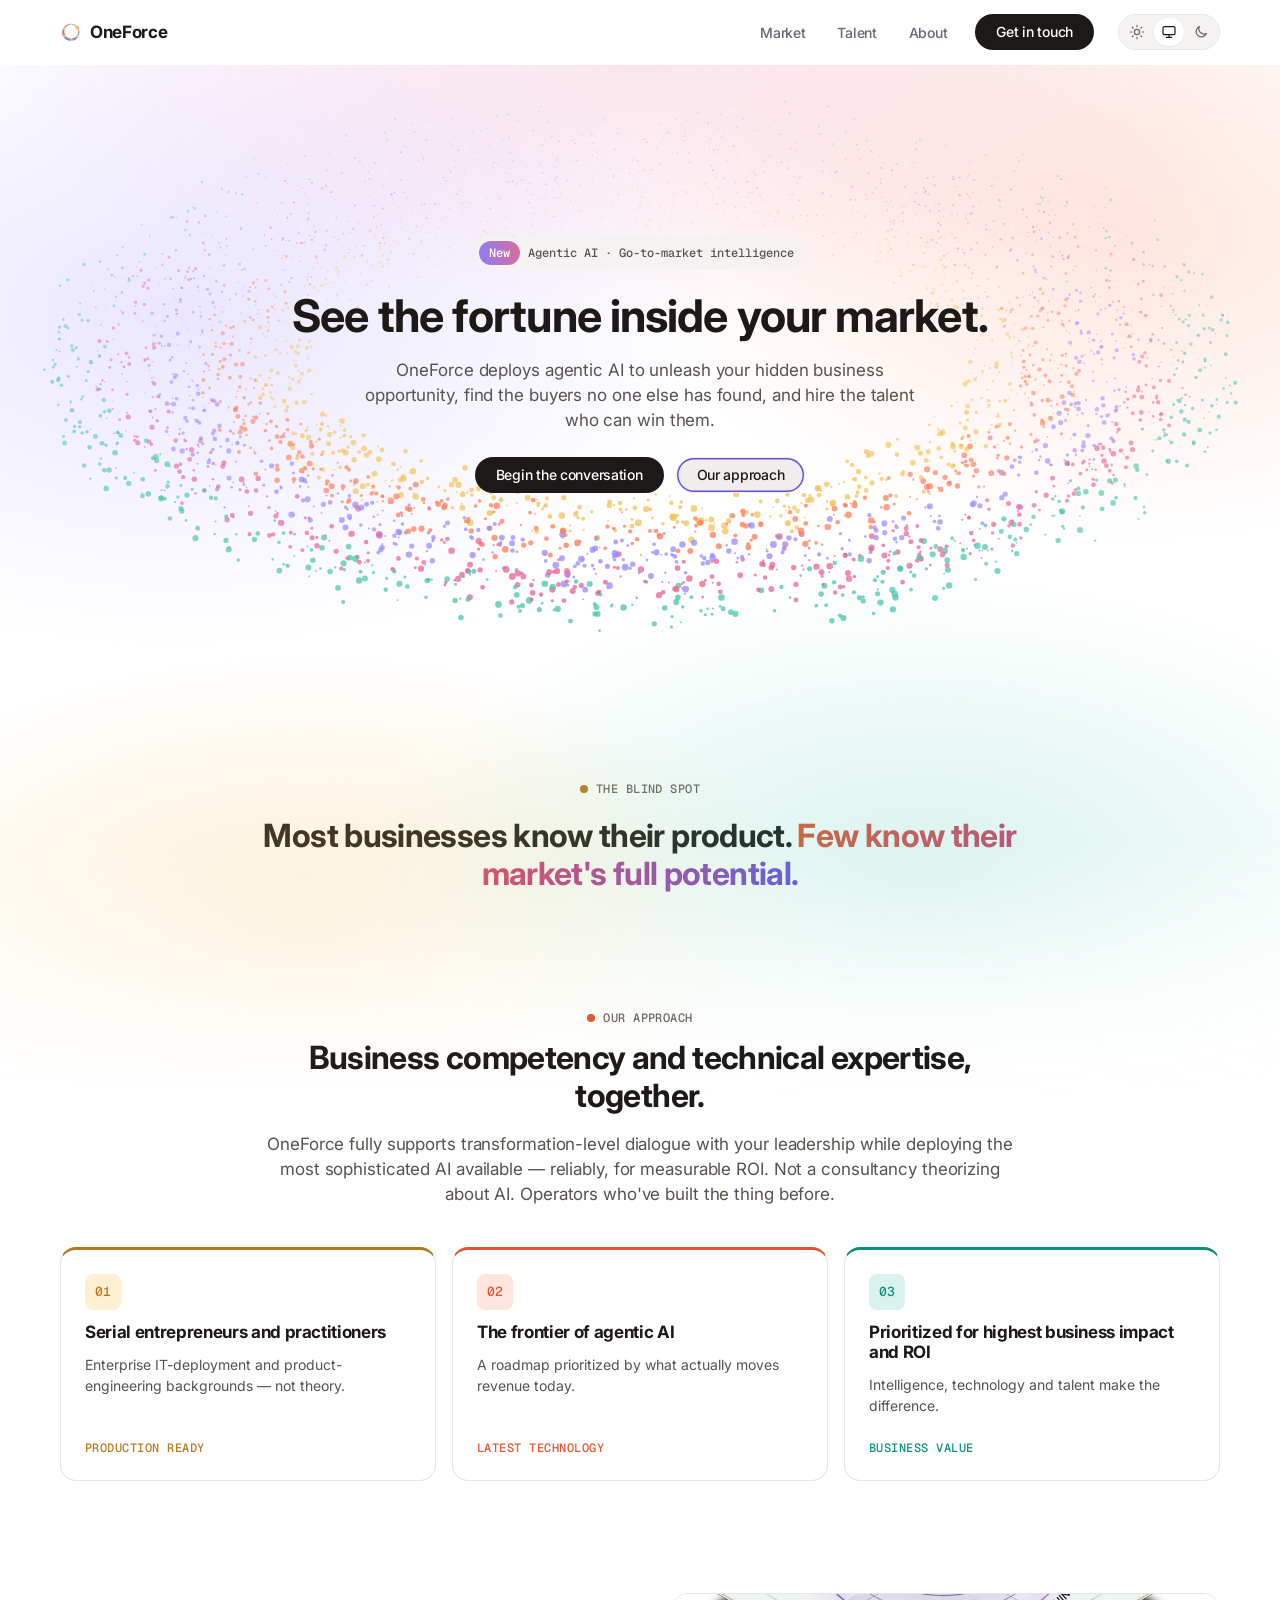
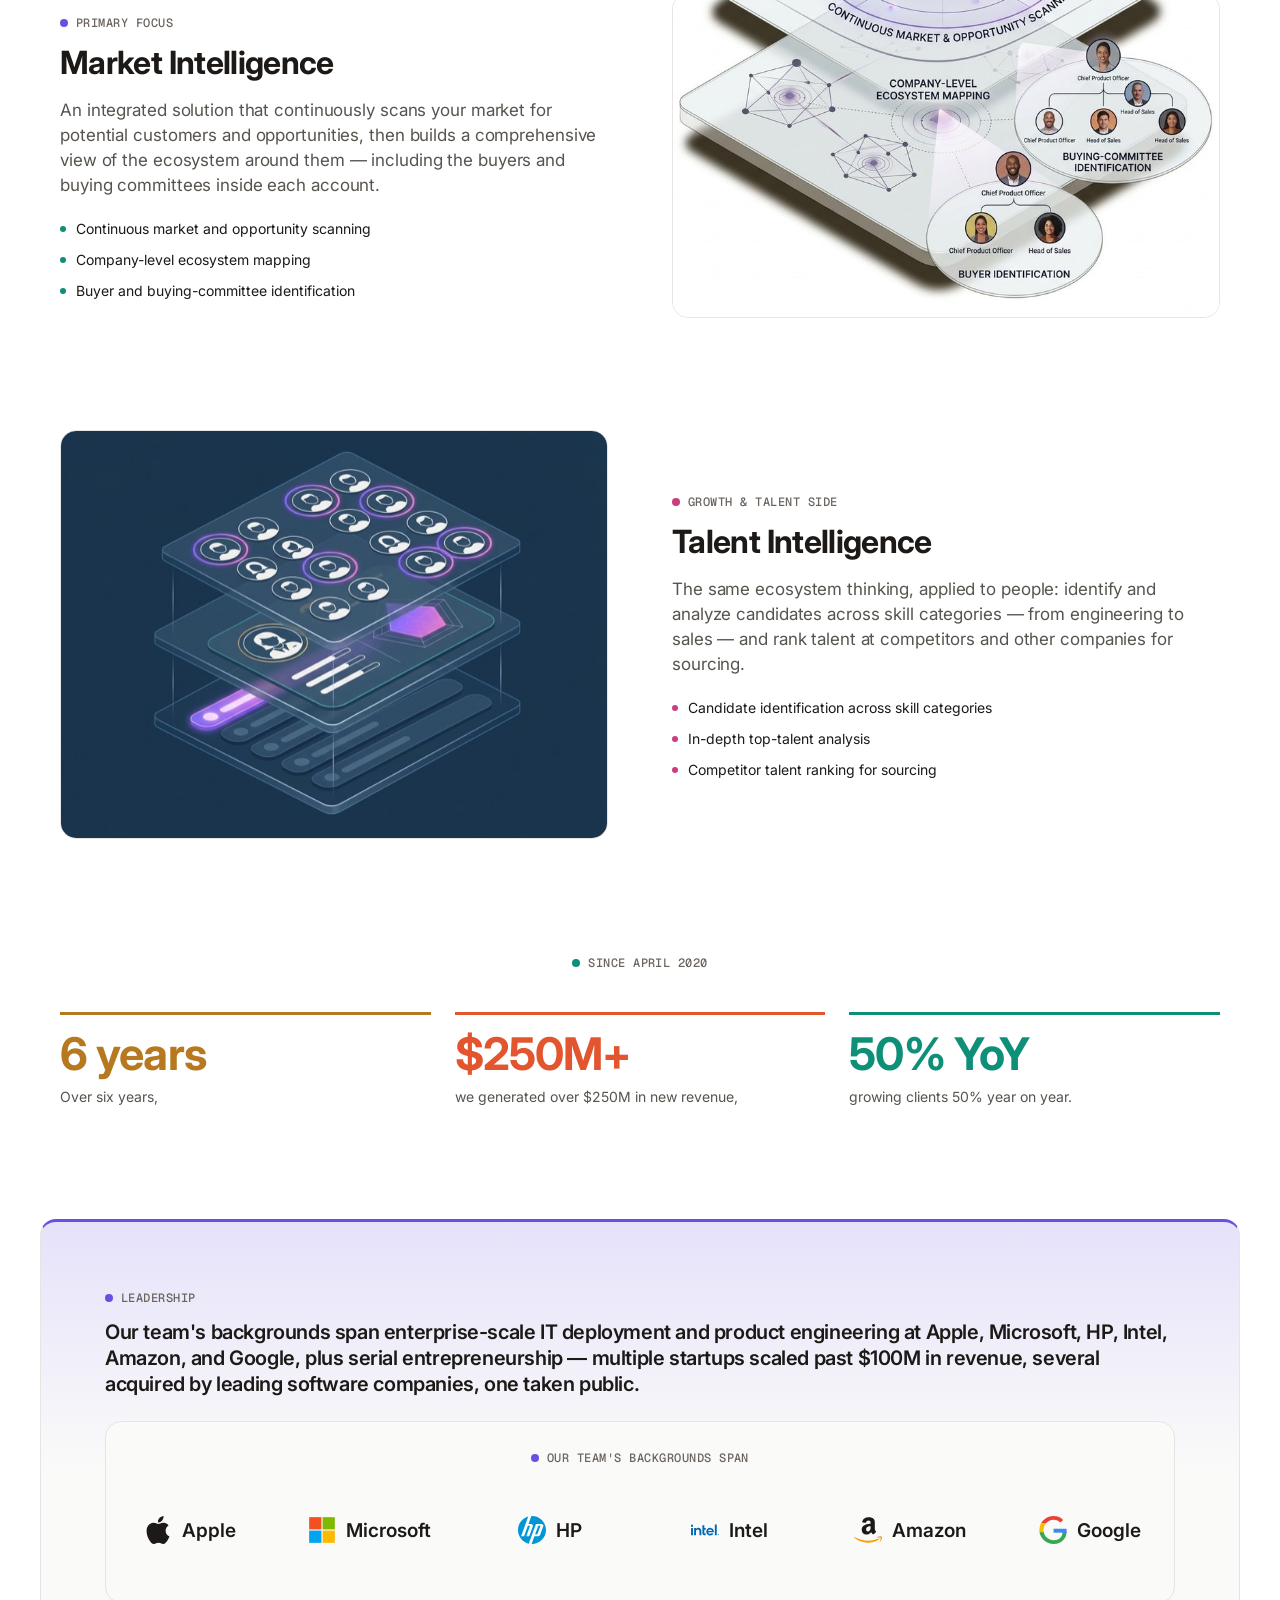
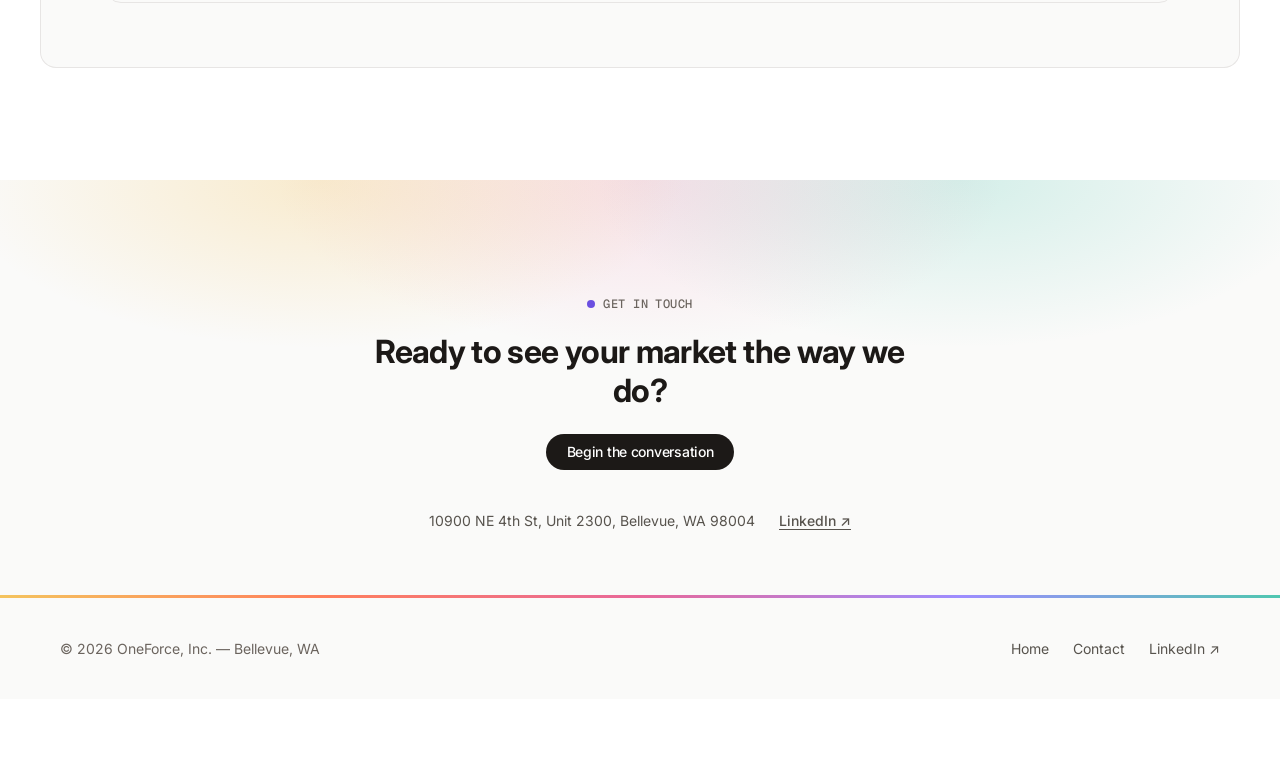
==== commit 41b46269: "Talent Intelligence illustration from the new prompts, tight mobile crop" ====
--- a/index.html
+++ b/index.html
@@ -106,7 +106,7 @@
         <li>Competitor talent ranking for sourcing</li>
       </ul>
     </div>
-    <div class="frame rv"><picture><source media="(max-width:700px)" srcset="assets/talent-intelligence-mobile.jpg" width="800" height="646"><img src="assets/talent-intelligence-700.jpg" srcset="assets/talent-intelligence-700.jpg 700w, assets/talent-intelligence.jpg?v=2 1200w" sizes="(max-width:809px) 100vw, 560px" width="1200" height="984" loading="lazy" alt="Diagram of OneForce's talent intelligence hub connecting candidate identification, top-talent analysis, and competitor talent ranking across engineering, sales, marketing, and product" /></picture></div>
+    <div class="frame rv"><picture><source media="(max-width:700px)" srcset="assets/talent-intelligence-mobile.jpg" width="800" height="746"><img src="assets/talent-intelligence-700.jpg" srcset="assets/talent-intelligence-700.jpg 700w, assets/talent-intelligence.jpg?v=3 1200w" sizes="(max-width:809px) 100vw, 560px" width="1200" height="896" loading="lazy" alt="Diagram of OneForce's talent intelligence hub connecting candidate identification, top-talent analysis, and competitor talent ranking across engineering, sales, marketing, and product" /></picture></div>
   </div>
 </section>
 
--- a/styles.css
+++ b/styles.css
@@ -324,3 +324,4 @@
 @media (prefers-color-scheme:dark){:root:not([data-theme=light]) .mi-frame{background:#18324B}:root:not([data-theme=light]) .mi-frame .mi-light{display:none}:root:not([data-theme=light]) .mi-frame .mi-dark{display:block}}
 
 .frame picture{display:block}.frame img{display:block;max-width:100%}
+.brand .mark{width:22px;height:22px;flex:none;display:block}
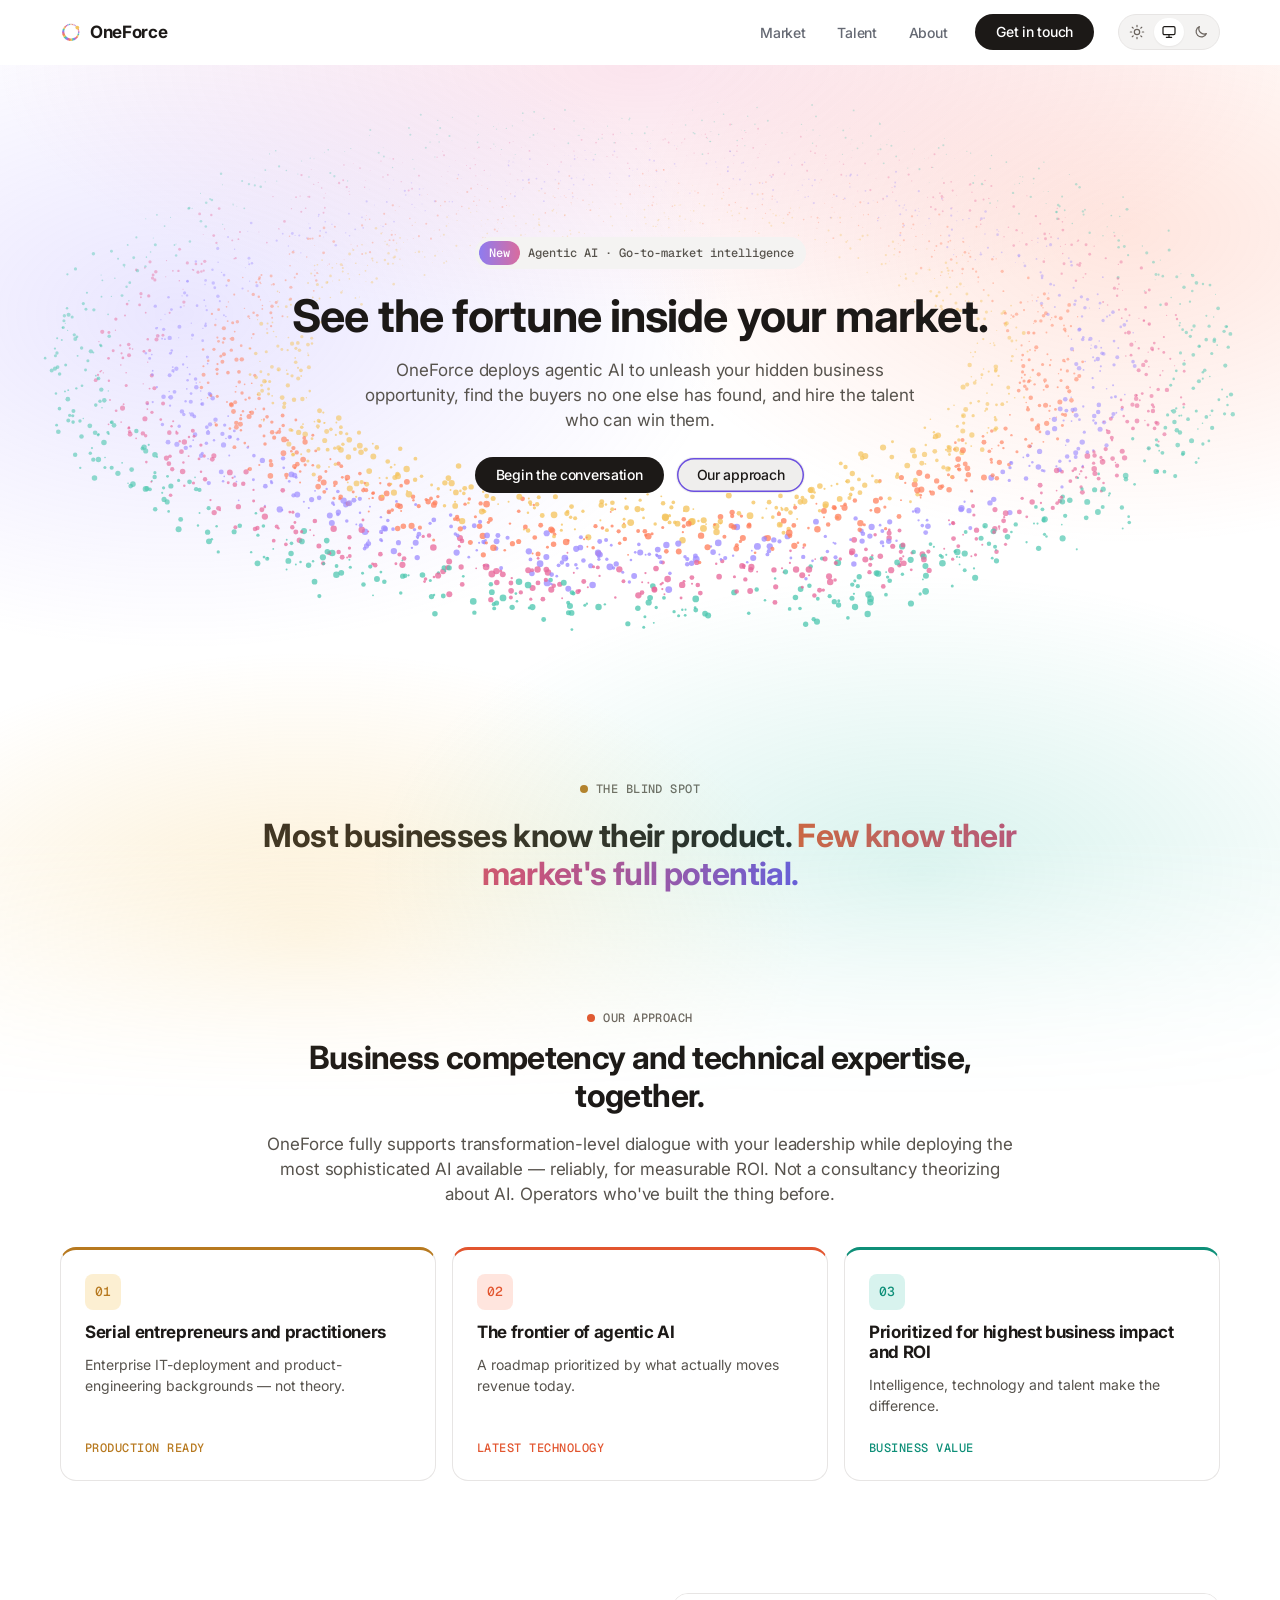
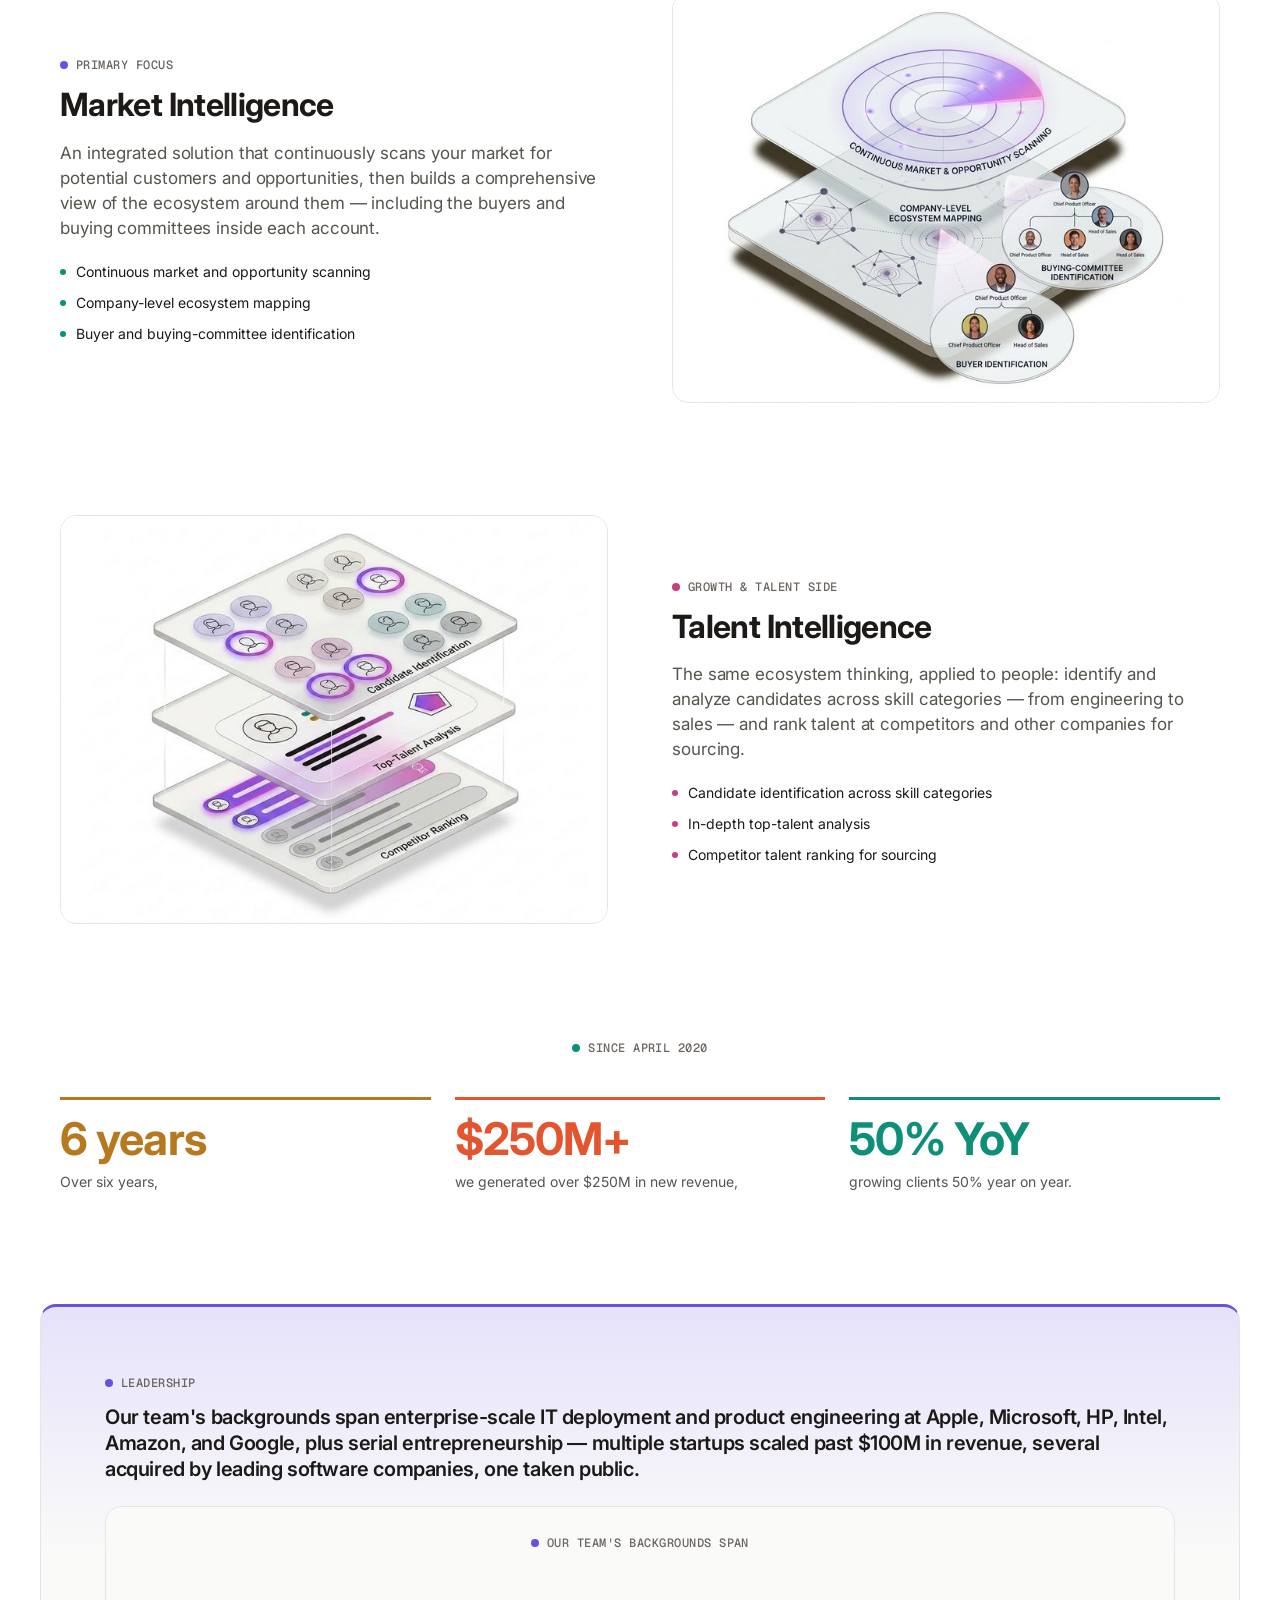
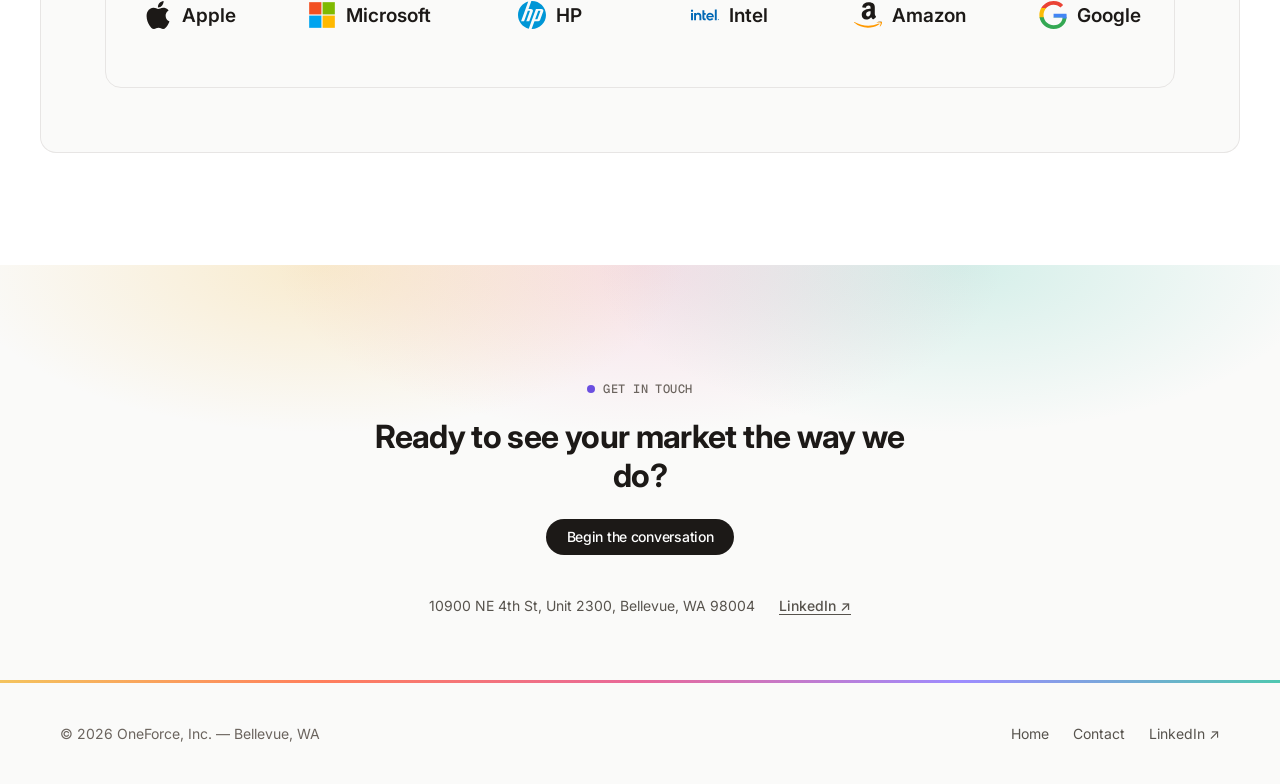
==== commit b8082c94: "Talent Intelligence: light and dark illustrations from the User's images, tight mobile crops" ====
--- a/index.html
+++ b/index.html
@@ -106,7 +106,7 @@
         <li>Competitor talent ranking for sourcing</li>
       </ul>
     </div>
-    <div class="frame rv"><picture><source media="(max-width:700px)" srcset="assets/talent-intelligence-mobile.jpg" width="800" height="746"><img src="assets/talent-intelligence-700.jpg" srcset="assets/talent-intelligence-700.jpg 700w, assets/talent-intelligence.jpg?v=3 1200w" sizes="(max-width:809px) 100vw, 560px" width="1200" height="896" loading="lazy" alt="Diagram of OneForce's talent intelligence hub connecting candidate identification, top-talent analysis, and competitor talent ranking across engineering, sales, marketing, and product" /></picture></div>
+    <div class="frame rv mi-frame"><picture><source media="(max-width:700px)" srcset="assets/talent-intelligence-light-mobile.jpg" width="800" height="818"><img class="mi-light" src="assets/talent-intelligence-light-700.jpg" srcset="assets/talent-intelligence-light-700.jpg 700w, assets/talent-intelligence-light.jpg 1200w" sizes="(max-width:809px) 100vw, 560px" width="1200" height="896" loading="lazy" alt="Diagram of OneForce's talent intelligence hub connecting candidate identification, top-talent analysis, and competitor talent ranking across engineering, sales, marketing, and product" /></picture><picture><source media="(max-width:700px)" srcset="assets/talent-intelligence-dark-mobile.jpg" width="800" height="797"><img class="mi-dark" src="assets/talent-intelligence-dark-700.jpg" srcset="assets/talent-intelligence-dark-700.jpg 700w, assets/talent-intelligence-dark.jpg 1200w" sizes="(max-width:809px) 100vw, 560px" width="1200" height="896" loading="lazy" alt="Diagram of OneForce's talent intelligence hub connecting candidate identification, top-talent analysis, and competitor talent ranking across engineering, sales, marketing, and product" /></picture></div>
   </div>
 </section>
 
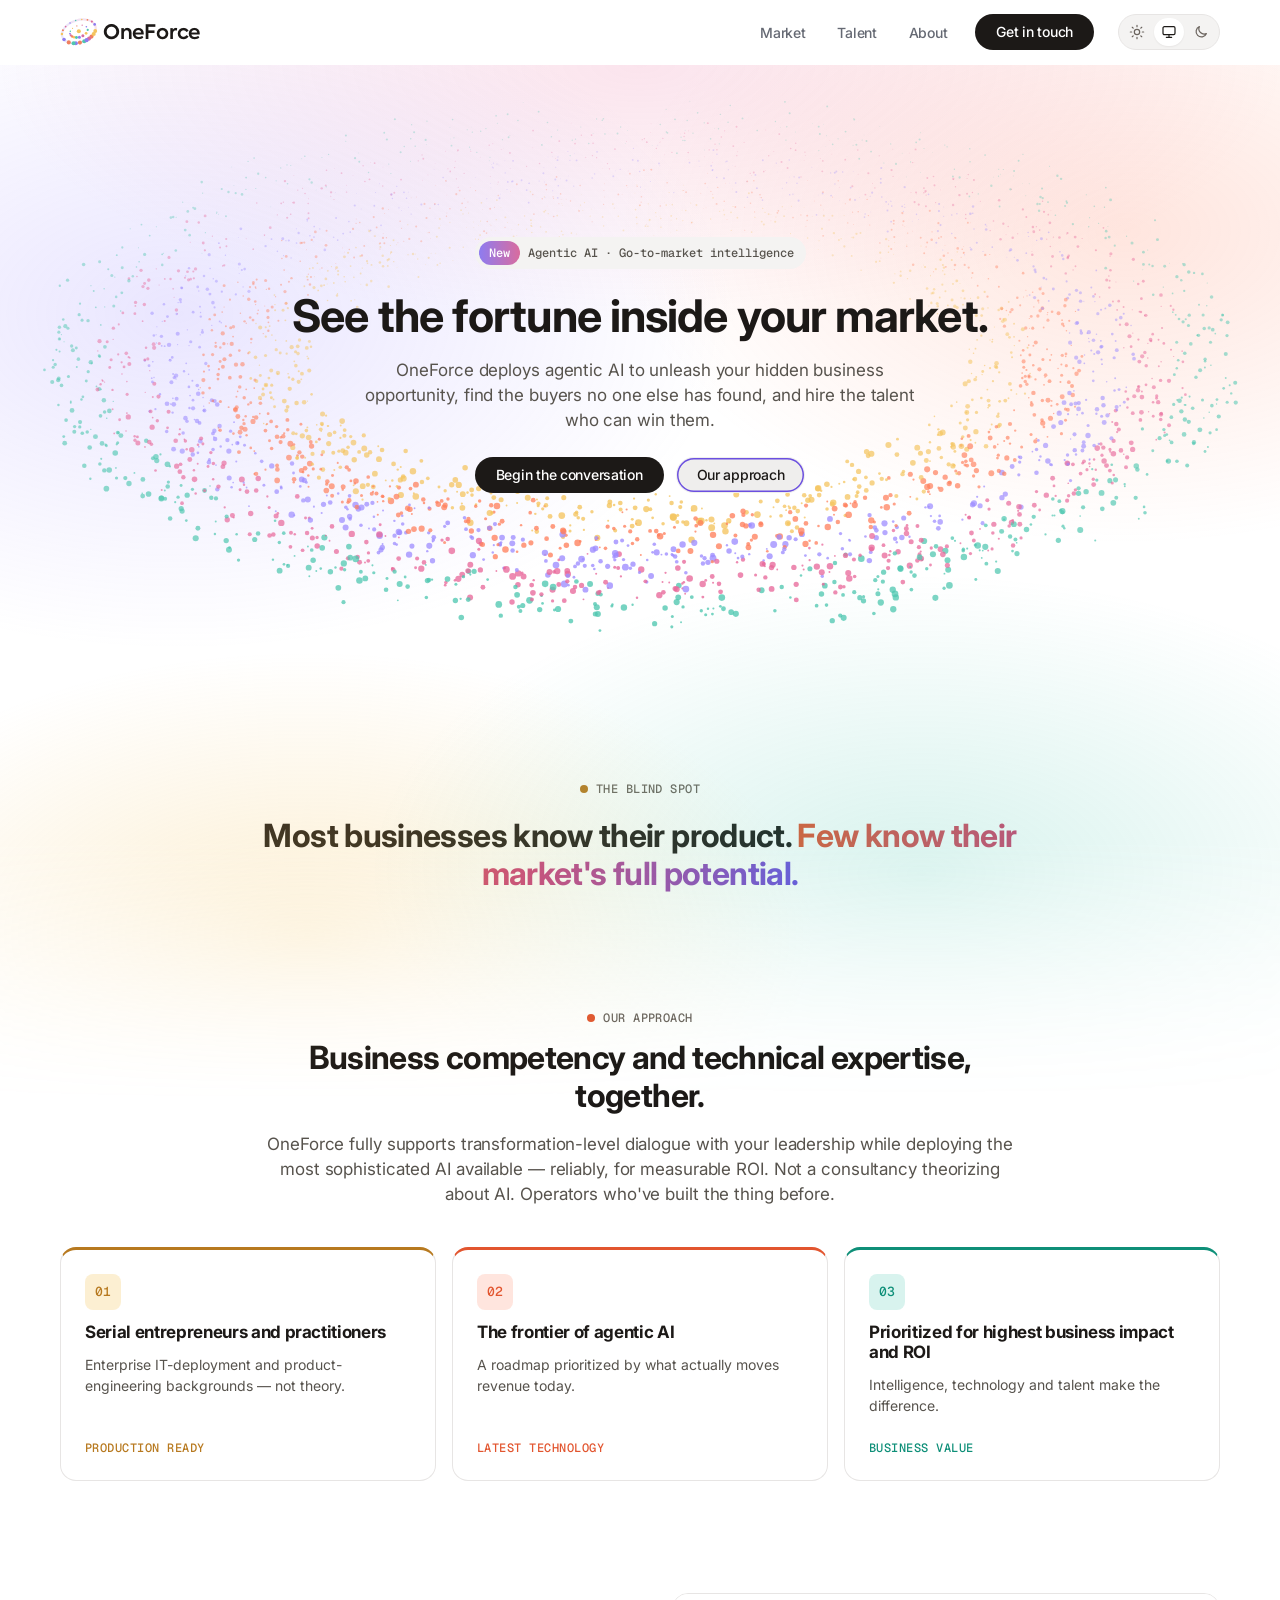
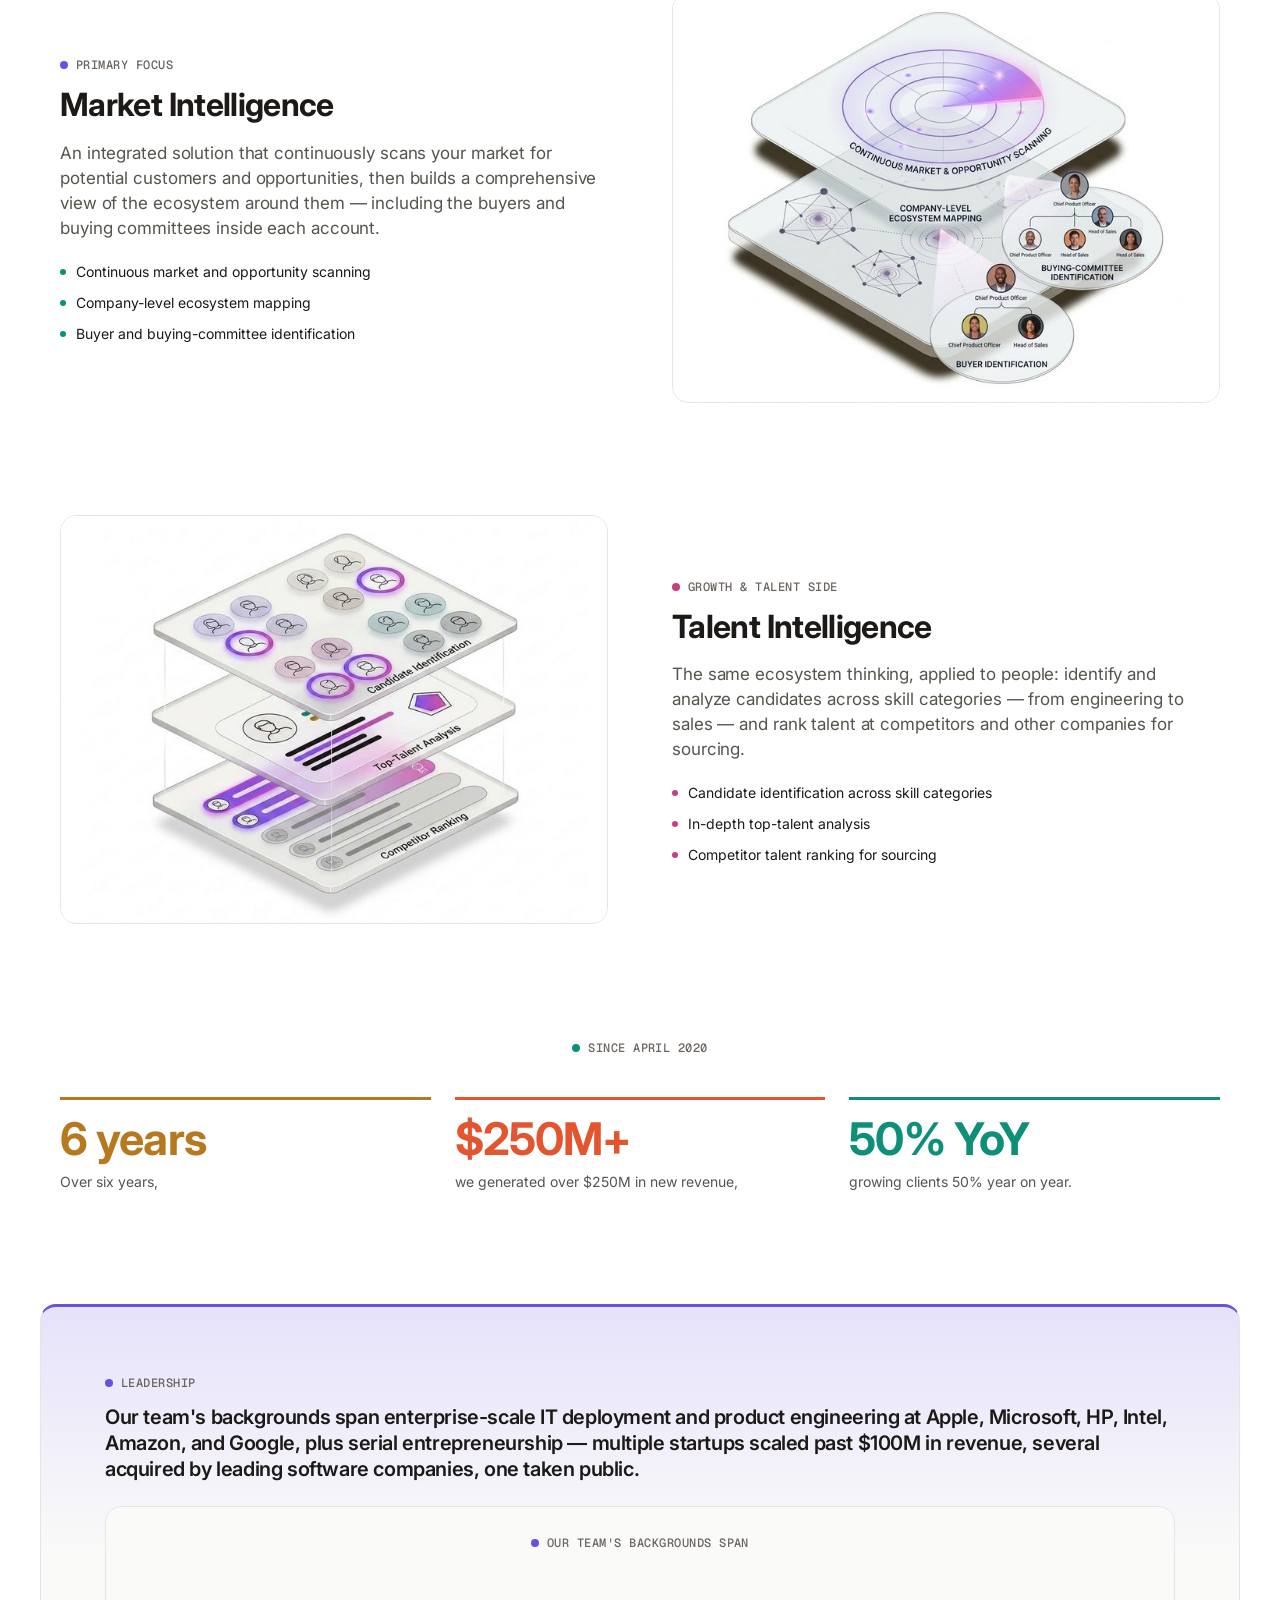
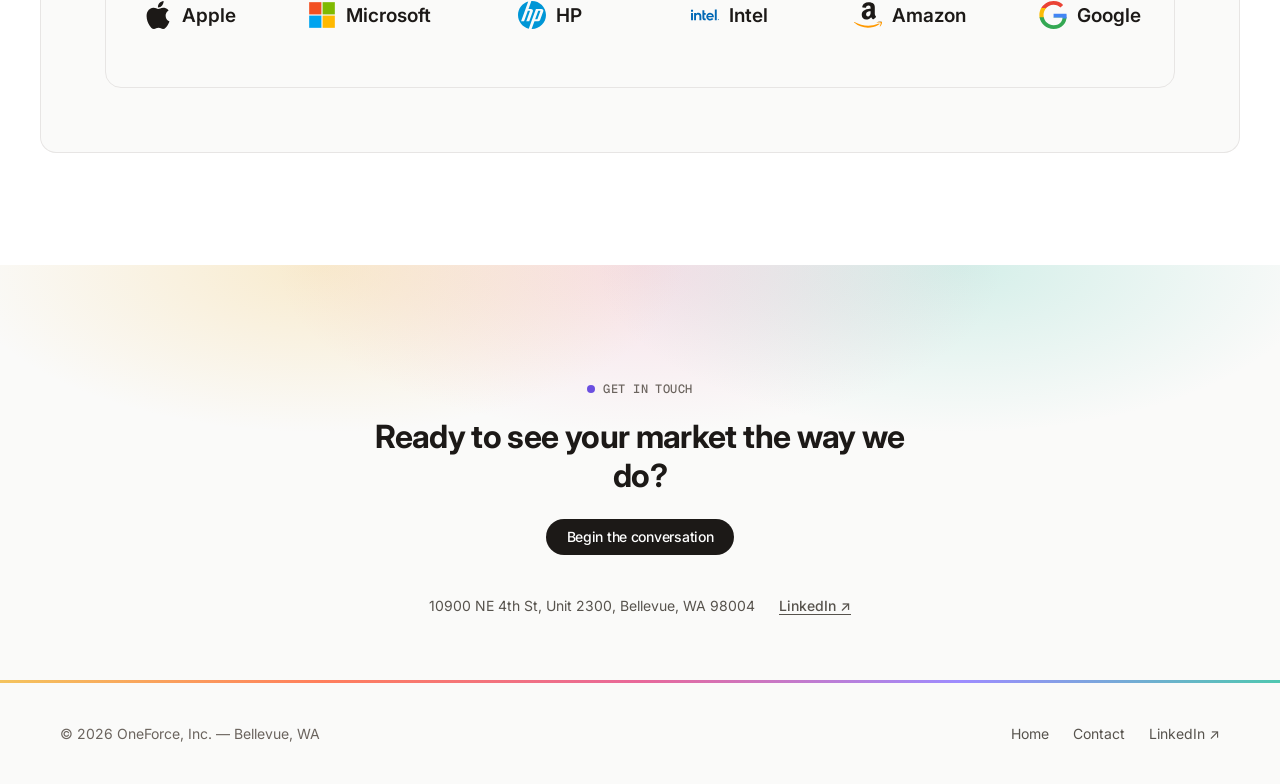
==== commit 746a6248: "Apply logo option 17 (twin rings, Axiforma wordmark) to nav, favicon and og-image Activity: ACT-0079" ====
--- a/index.html
+++ b/index.html
@@ -23,7 +23,7 @@
 <body>
 <a class="skip" href="#main">Skip to content</a>
 <header class="nav"><div class="wrap">
-  <a class="brand" href="index.html"><svg class="mark" aria-hidden="true" xmlns="http://www.w3.org/2000/svg" viewBox="0 0 540 540"><defs><linearGradient id="bg" x1="0" y1="0" x2="1" y2="0"><stop offset="0" stop-color="#8E7CF0"/><stop offset="1" stop-color="#D96C9E"/></linearGradient><linearGradient id="bgv" x1="0" y1="1" x2="0" y2="0"><stop offset="0" stop-color="#D96C9E"/><stop offset="1" stop-color="#8E7CF0"/></linearGradient></defs><circle cx="270" cy="270" r="190" fill="none" stroke="url(#bg)" stroke-opacity=".3" stroke-width="34"/><circle cx="270.0" cy="80.0" r="13.5" fill="#F4C45E" fill-opacity="1"/><circle cx="309.5" cy="84.2" r="12.5" fill="#F0805F" fill-opacity="1"/><circle cx="347.3" cy="96.4" r="12.1" fill="#D96C9E" fill-opacity="1"/><circle cx="381.7" cy="116.3" r="12.1" fill="#8E7CF0" fill-opacity="1"/><circle cx="411.2" cy="142.9" r="12.5" fill="#4FC7B0" fill-opacity="1"/><circle cx="434.5" cy="175.0" r="13.5" fill="#F4C45E" fill-opacity="1"/><circle cx="450.7" cy="211.3" r="14.8" fill="#F0805F" fill-opacity="1"/><circle cx="459.0" cy="250.1" r="16.5" fill="#D96C9E" fill-opacity="1"/><circle cx="459.0" cy="289.9" r="18.5" fill="#8E7CF0" fill-opacity="1"/><circle cx="450.7" cy="328.7" r="20.7" fill="#4FC7B0" fill-opacity="1"/><circle cx="434.5" cy="365.0" r="23.0" fill="#F4C45E" fill-opacity="1"/><circle cx="411.2" cy="397.1" r="25.3" fill="#F0805F" fill-opacity="1"/><circle cx="381.7" cy="423.7" r="27.5" fill="#D96C9E" fill-opacity="1"/><circle cx="347.3" cy="443.6" r="29.5" fill="#8E7CF0" fill-opacity="1"/><circle cx="309.5" cy="455.8" r="31.2" fill="#4FC7B0" fill-opacity="1"/><circle cx="270.0" cy="460.0" r="32.5" fill="#F4C45E" fill-opacity="1"/><circle cx="230.5" cy="455.8" r="33.5" fill="#F0805F" fill-opacity="1"/><circle cx="192.7" cy="443.6" r="33.9" fill="#D96C9E" fill-opacity="1"/><circle cx="158.3" cy="423.7" r="33.9" fill="#8E7CF0" fill-opacity="1"/><circle cx="128.8" cy="397.1" r="33.5" fill="#4FC7B0" fill-opacity="1"/><circle cx="105.5" cy="365.0" r="32.5" fill="#F4C45E" fill-opacity="1"/><circle cx="89.3" cy="328.7" r="31.2" fill="#F0805F" fill-opacity="1"/><circle cx="81.0" cy="289.9" r="29.5" fill="#D96C9E" fill-opacity="1"/><circle cx="81.0" cy="250.1" r="27.5" fill="#8E7CF0" fill-opacity="1"/><circle cx="89.3" cy="211.3" r="25.3" fill="#4FC7B0" fill-opacity="1"/><circle cx="105.5" cy="175.0" r="23.0" fill="#F4C45E" fill-opacity="1"/><circle cx="128.8" cy="142.9" r="20.7" fill="#F0805F" fill-opacity="1"/><circle cx="158.3" cy="116.3" r="18.5" fill="#D96C9E" fill-opacity="1"/><circle cx="192.7" cy="96.4" r="16.5" fill="#8E7CF0" fill-opacity="1"/><circle cx="230.5" cy="84.2" r="14.8" fill="#4FC7B0" fill-opacity="1"/><circle cx="425.6" cy="161.0" r="46.0" fill="#F4C45E" fill-opacity="1"/></svg>OneForce</a>
+  <a class="brand" href="index.html"><svg class="mark" aria-hidden="true" xmlns="http://www.w3.org/2000/svg" viewBox="48 121 446 330"><defs><linearGradient id="bg" x1="0" y1="0" x2="1" y2="0"><stop offset="0" stop-color="#8E7CF0"/><stop offset="1" stop-color="#D96C9E"/></linearGradient></defs><ellipse cx="270" cy="278" rx="205" ry="132" transform="rotate(-18.0 270 278)" fill="none" stroke="url(#bg)" stroke-opacity="0.2" stroke-width="26"/><circle cx="309.4" cy="205.7" r="7.4" fill="#D96C9E" fill-opacity="1"/><circle cx="246.7" cy="214.1" r="7.0" fill="#F0805F" fill-opacity="1"/><circle cx="358.9" cy="224.1" r="9.6" fill="#8E7CF0" fill-opacity="1"/><circle cx="196.0" cy="242.3" r="7.4" fill="#F4C45E" fill-opacity="1"/><circle cx="374.7" cy="261.8" r="13.0" fill="#4FC7B0" fill-opacity="1"/><circle cx="169.8" cy="276.3" r="8.9" fill="#4FC7B0" fill-opacity="1"/><circle cx="355.9" cy="301.9" r="16.1" fill="#F4C45E" fill-opacity="1"/><circle cx="165.8" cy="305.4" r="10.9" fill="#8E7CF0" fill-opacity="1"/><circle cx="175.5" cy="326.2" r="12.9" fill="#D96C9E" fill-opacity="1"/><circle cx="317.7" cy="331.4" r="17.7" fill="#D96C9E" fill-opacity="1"/><circle cx="192.4" cy="339.7" r="14.6" fill="#F0805F" fill-opacity="1"/><circle cx="276.6" cy="346.7" r="17.9" fill="#8E7CF0" fill-opacity="1"/><circle cx="214.1" cy="347.8" r="16.1" fill="#F4C45E" fill-opacity="1"/><circle cx="241.6" cy="350.8" r="17.2" fill="#4FC7B0" fill-opacity="1"/><circle cx="70.9" cy="309.6" r="15.0" fill="#F4C45E" fill-opacity="1"/><circle cx="82.5" cy="266.3" r="12.3" fill="#F0805F" fill-opacity="1"/><circle cx="166.6" cy="180.8" r="9.2" fill="#8E7CF0" fill-opacity="1"/><circle cx="304.7" cy="137.9" r="9.3" fill="#F4C45E" fill-opacity="1"/><circle cx="371.3" cy="142.6" r="10.5" fill="#F0805F" fill-opacity="1"/><circle cx="456.6" cy="196.5" r="15.9" fill="#8E7CF0" fill-opacity="1"/><circle cx="463.6" cy="274.7" r="22.6" fill="#F4C45E" fill-opacity="1"/><circle cx="419.6" cy="340.4" r="24" fill="#F0805F" fill-opacity="1"/><circle cx="390.7" cy="364.1" r="24" fill="#D96C9E" fill-opacity="1"/><circle cx="333.9" cy="395.0" r="24" fill="#4FC7B0" fill-opacity="1"/><circle cx="283.3" cy="411.1" r="24" fill="#F0805F" fill-opacity="1"/><circle cx="234.5" cy="418.1" r="24" fill="#8E7CF0" fill-opacity="1"/><circle cx="208.5" cy="418.4" r="24" fill="#4FC7B0" fill-opacity="1"/><circle cx="151.3" cy="408.7" r="24" fill="#F0805F" fill-opacity="1"/><circle cx="95.8" cy="375.6" r="20.9" fill="#8E7CF0" fill-opacity="1"/><circle cx="270.0" cy="278.0" r="24.0" fill="#F4C45E" fill-opacity="1"/><circle cx="232.9" cy="151.3" r="9.0" fill="#4FC7B0" fill-opacity="1"/><circle cx="423.8" cy="163.6" r="12.8" fill="#D96C9E" fill-opacity="1"/><circle cx="114.7" cy="221.3" r="10.2" fill="#D96C9E" fill-opacity="1"/><circle cx="445.4" cy="310.4" r="24.0" fill="#F4C45E" fill-opacity="1"/><circle cx="361.6" cy="381.9" r="24.0" fill="#8E7CF0" fill-opacity="1"/></svg><span>OneForce</span></a>
   <a href="#intelligence" class="l">Market</a>
   <a href="#talent" class="l">Talent</a>
   <a href="#about" class="l">About</a>
--- a/styles.css
+++ b/styles.css
@@ -324,4 +324,6 @@
 @media (prefers-color-scheme:dark){:root:not([data-theme=light]) .mi-frame{background:#18324B}:root:not([data-theme=light]) .mi-frame .mi-light{display:none}:root:not([data-theme=light]) .mi-frame .mi-dark{display:block}}
 
 .frame picture{display:block}.frame img{display:block;max-width:100%}
-.brand .mark{width:22px;height:22px;flex:none;display:block}
+@font-face{font-family:"Axiforma";src:url(assets/axiforma-semibold.woff2) format("woff2");font-weight:600;font-style:normal;font-display:swap}
+.brand{font-family:Axiforma,Inter,-apple-system,sans-serif;font-weight:600;font-size:20px;letter-spacing:-.2px;gap:5px}
+.brand .mark{height:28px;width:auto;flex:none;display:block}
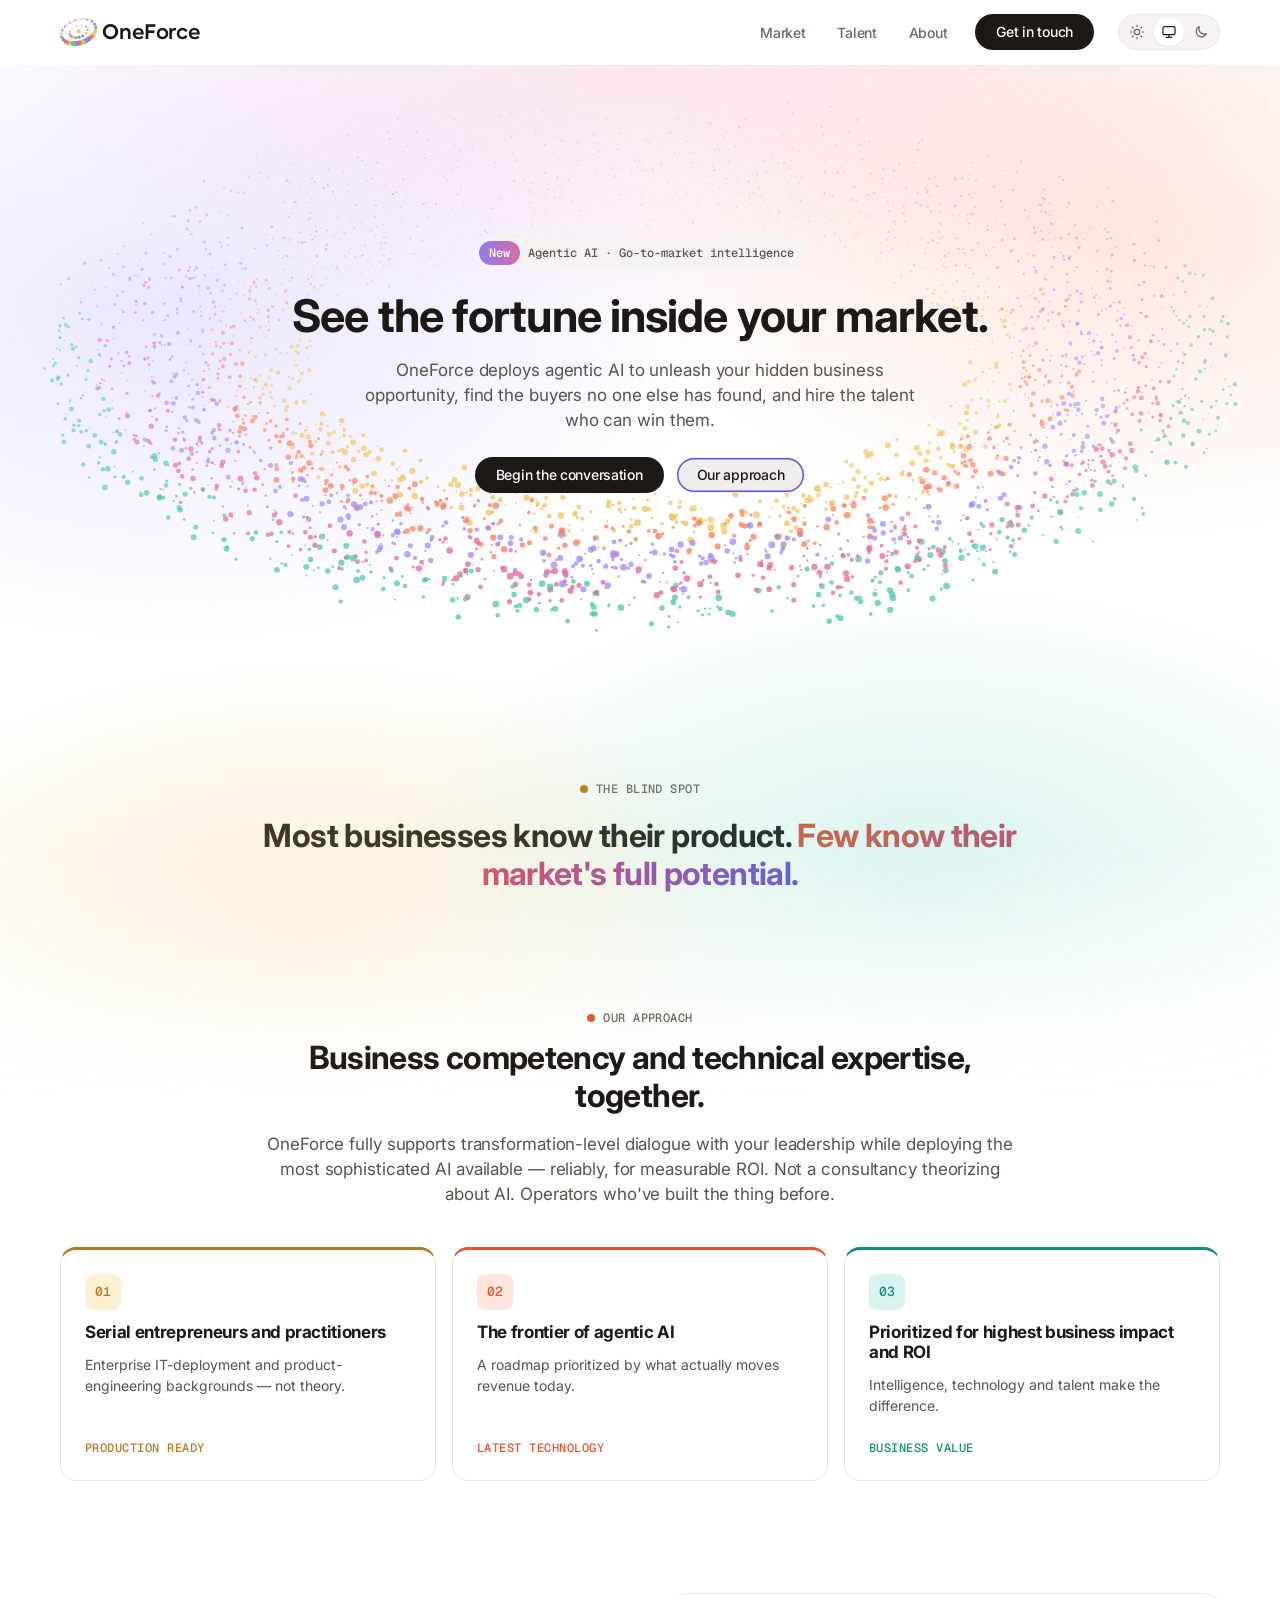
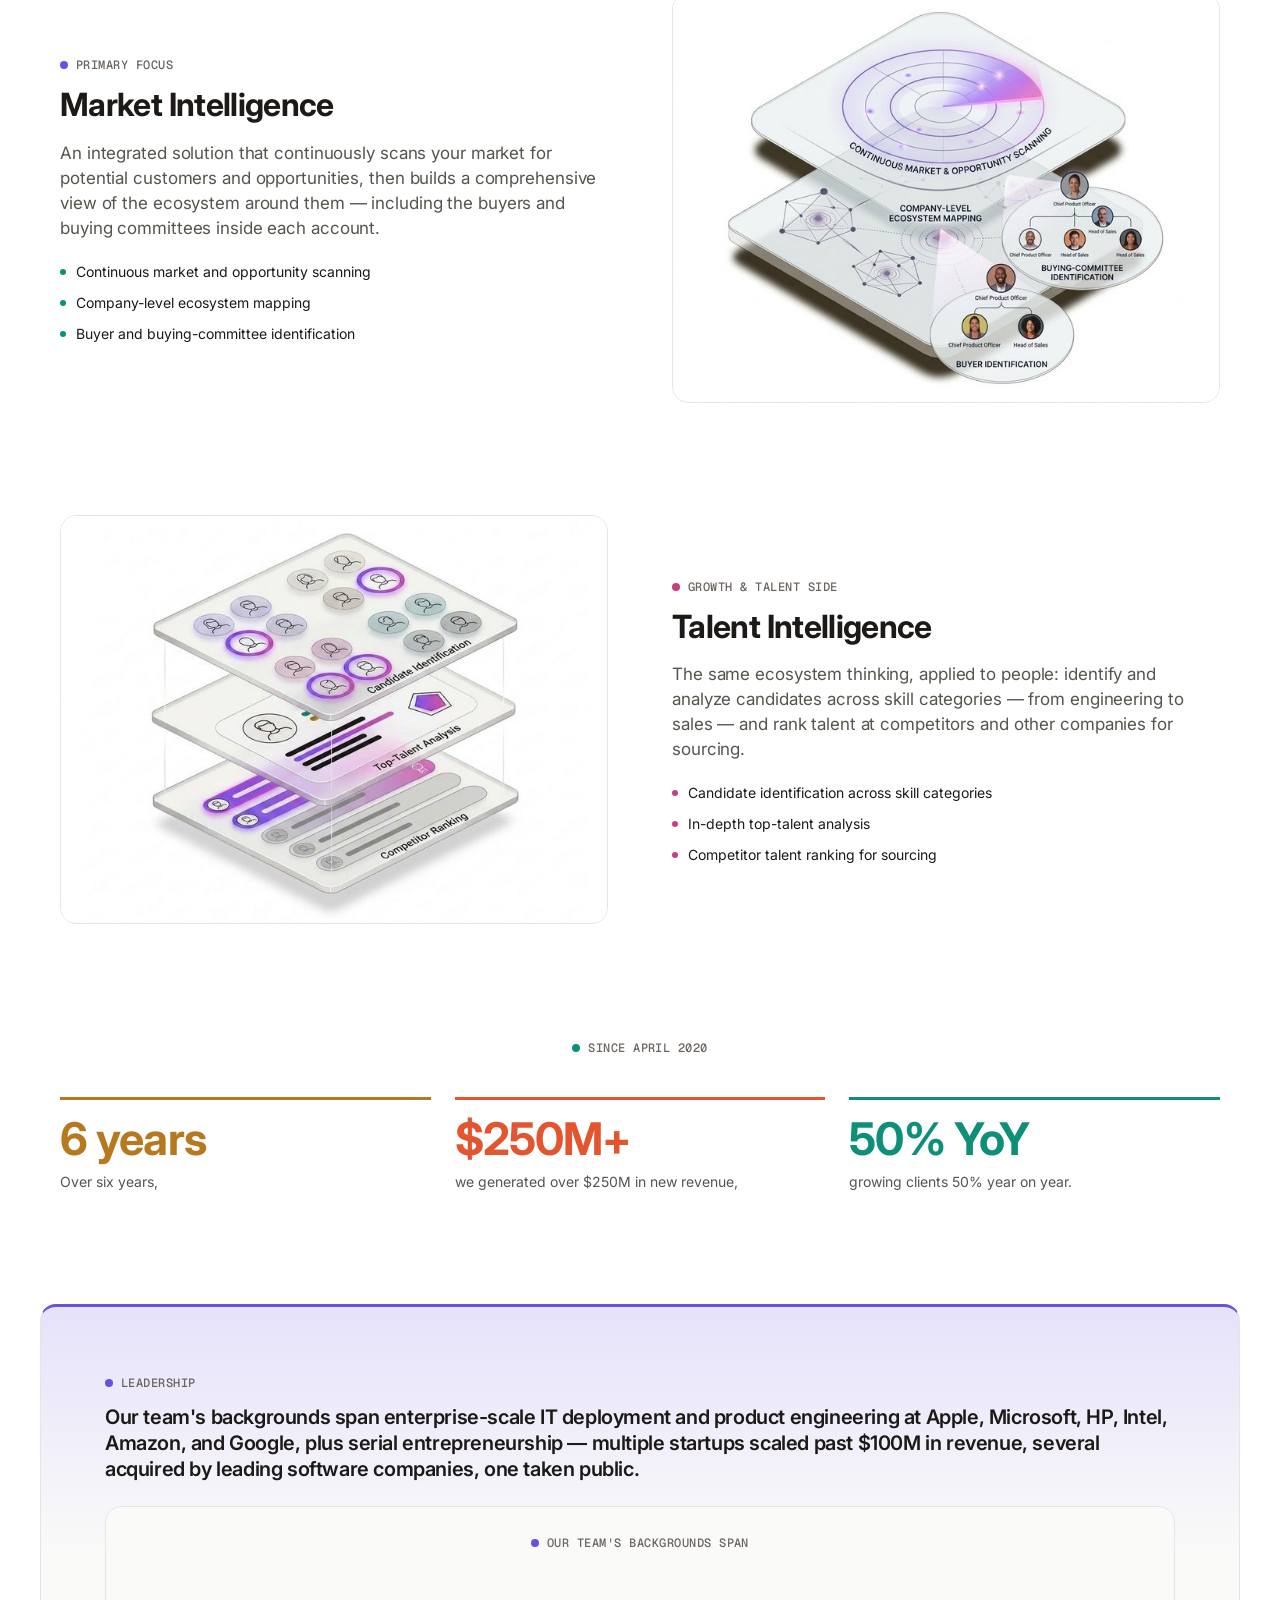
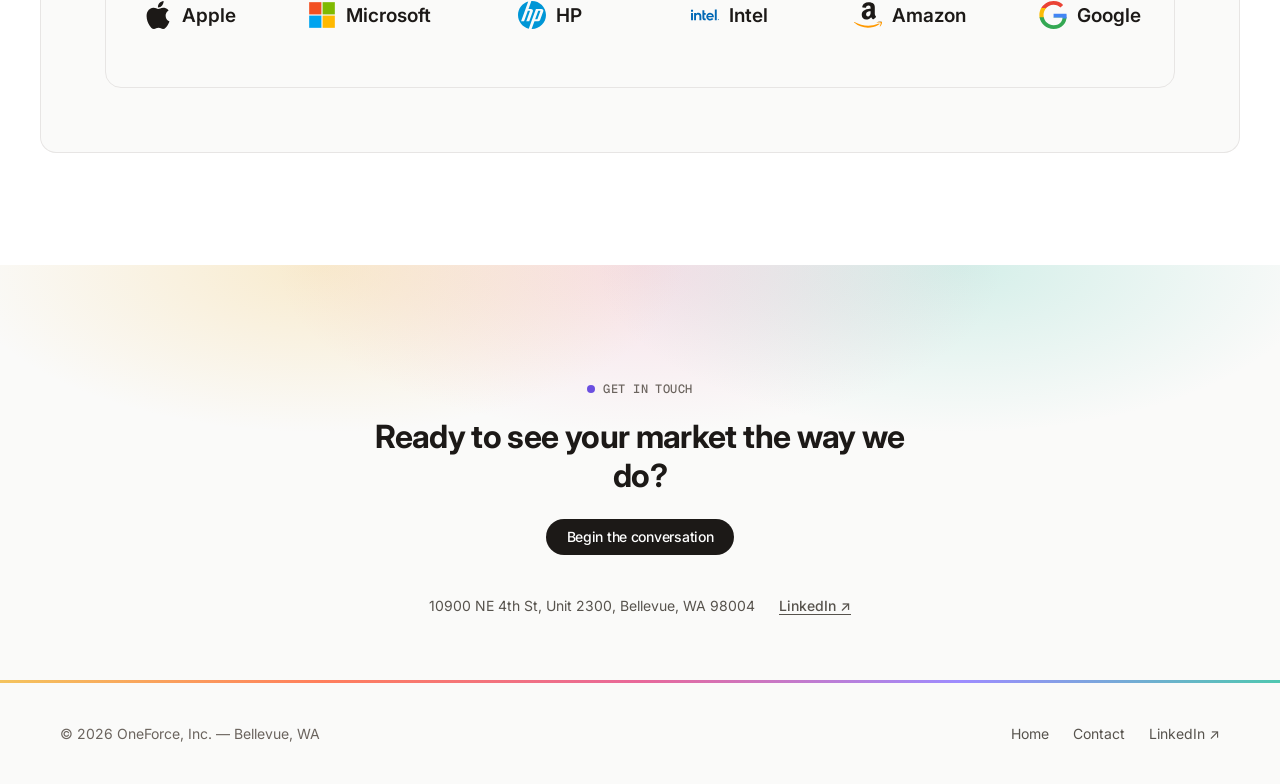
==== commit 166dd985: "Apply logo option 18 (twin rings, no outer dots, 5 px gap) to nav, favicon and og-image Activity: AC" ====
--- a/index.html
+++ b/index.html
@@ -23,7 +23,7 @@
 <body>
 <a class="skip" href="#main">Skip to content</a>
 <header class="nav"><div class="wrap">
-  <a class="brand" href="index.html"><svg class="mark" aria-hidden="true" xmlns="http://www.w3.org/2000/svg" viewBox="48 121 446 330"><defs><linearGradient id="bg" x1="0" y1="0" x2="1" y2="0"><stop offset="0" stop-color="#8E7CF0"/><stop offset="1" stop-color="#D96C9E"/></linearGradient></defs><ellipse cx="270" cy="278" rx="205" ry="132" transform="rotate(-18.0 270 278)" fill="none" stroke="url(#bg)" stroke-opacity="0.2" stroke-width="26"/><circle cx="309.4" cy="205.7" r="7.4" fill="#D96C9E" fill-opacity="1"/><circle cx="246.7" cy="214.1" r="7.0" fill="#F0805F" fill-opacity="1"/><circle cx="358.9" cy="224.1" r="9.6" fill="#8E7CF0" fill-opacity="1"/><circle cx="196.0" cy="242.3" r="7.4" fill="#F4C45E" fill-opacity="1"/><circle cx="374.7" cy="261.8" r="13.0" fill="#4FC7B0" fill-opacity="1"/><circle cx="169.8" cy="276.3" r="8.9" fill="#4FC7B0" fill-opacity="1"/><circle cx="355.9" cy="301.9" r="16.1" fill="#F4C45E" fill-opacity="1"/><circle cx="165.8" cy="305.4" r="10.9" fill="#8E7CF0" fill-opacity="1"/><circle cx="175.5" cy="326.2" r="12.9" fill="#D96C9E" fill-opacity="1"/><circle cx="317.7" cy="331.4" r="17.7" fill="#D96C9E" fill-opacity="1"/><circle cx="192.4" cy="339.7" r="14.6" fill="#F0805F" fill-opacity="1"/><circle cx="276.6" cy="346.7" r="17.9" fill="#8E7CF0" fill-opacity="1"/><circle cx="214.1" cy="347.8" r="16.1" fill="#F4C45E" fill-opacity="1"/><circle cx="241.6" cy="350.8" r="17.2" fill="#4FC7B0" fill-opacity="1"/><circle cx="70.9" cy="309.6" r="15.0" fill="#F4C45E" fill-opacity="1"/><circle cx="82.5" cy="266.3" r="12.3" fill="#F0805F" fill-opacity="1"/><circle cx="166.6" cy="180.8" r="9.2" fill="#8E7CF0" fill-opacity="1"/><circle cx="304.7" cy="137.9" r="9.3" fill="#F4C45E" fill-opacity="1"/><circle cx="371.3" cy="142.6" r="10.5" fill="#F0805F" fill-opacity="1"/><circle cx="456.6" cy="196.5" r="15.9" fill="#8E7CF0" fill-opacity="1"/><circle cx="463.6" cy="274.7" r="22.6" fill="#F4C45E" fill-opacity="1"/><circle cx="419.6" cy="340.4" r="24" fill="#F0805F" fill-opacity="1"/><circle cx="390.7" cy="364.1" r="24" fill="#D96C9E" fill-opacity="1"/><circle cx="333.9" cy="395.0" r="24" fill="#4FC7B0" fill-opacity="1"/><circle cx="283.3" cy="411.1" r="24" fill="#F0805F" fill-opacity="1"/><circle cx="234.5" cy="418.1" r="24" fill="#8E7CF0" fill-opacity="1"/><circle cx="208.5" cy="418.4" r="24" fill="#4FC7B0" fill-opacity="1"/><circle cx="151.3" cy="408.7" r="24" fill="#F0805F" fill-opacity="1"/><circle cx="95.8" cy="375.6" r="20.9" fill="#8E7CF0" fill-opacity="1"/><circle cx="270.0" cy="278.0" r="24.0" fill="#F4C45E" fill-opacity="1"/><circle cx="232.9" cy="151.3" r="9.0" fill="#4FC7B0" fill-opacity="1"/><circle cx="423.8" cy="163.6" r="12.8" fill="#D96C9E" fill-opacity="1"/><circle cx="114.7" cy="221.3" r="10.2" fill="#D96C9E" fill-opacity="1"/><circle cx="445.4" cy="310.4" r="24.0" fill="#F4C45E" fill-opacity="1"/><circle cx="361.6" cy="381.9" r="24.0" fill="#8E7CF0" fill-opacity="1"/></svg><span>OneForce</span></a>
+  <a class="brand" href="index.html"><svg class="mark" aria-hidden="true" xmlns="http://www.w3.org/2000/svg" viewBox="56 124 432 323"><defs><linearGradient id="bg" x1="0" y1="0" x2="1" y2="0"><stop offset="0" stop-color="#8E7CF0"/><stop offset="1" stop-color="#D96C9E"/></linearGradient></defs><ellipse cx="270" cy="278" rx="205" ry="132" transform="rotate(-18.0 270 278)" fill="none" stroke="url(#bg)" stroke-opacity="0.2" stroke-width="26"/><circle cx="304.7" cy="137.9" r="9.3" fill="#F4C45E" fill-opacity="1"/><circle cx="371.3" cy="142.6" r="10.5" fill="#F0805F" fill-opacity="1"/><circle cx="232.9" cy="151.3" r="9.0" fill="#4FC7B0" fill-opacity="1"/><circle cx="423.8" cy="163.6" r="12.8" fill="#D96C9E" fill-opacity="1"/><circle cx="166.6" cy="180.8" r="9.2" fill="#8E7CF0" fill-opacity="1"/><circle cx="456.6" cy="196.5" r="15.9" fill="#8E7CF0" fill-opacity="1"/><circle cx="114.7" cy="221.3" r="10.2" fill="#D96C9E" fill-opacity="1"/><circle cx="469.0" cy="235.4" r="19.3" fill="#4FC7B0" fill-opacity="1"/><circle cx="82.5" cy="266.3" r="12.3" fill="#F0805F" fill-opacity="1"/><circle cx="463.6" cy="274.7" r="22.6" fill="#F4C45E" fill-opacity="1"/><circle cx="70.9" cy="309.6" r="15.0" fill="#F4C45E" fill-opacity="1"/><circle cx="445.4" cy="310.4" r="25.3" fill="#F4C45E" fill-opacity="1"/><circle cx="419.6" cy="340.4" r="27.3" fill="#F0805F" fill-opacity="1"/><circle cx="77.0" cy="346.8" r="18.0" fill="#4FC7B0" fill-opacity="1"/><circle cx="390.7" cy="364.1" r="28.7" fill="#D96C9E" fill-opacity="1"/><circle cx="95.8" cy="375.6" r="20.9" fill="#8E7CF0" fill-opacity="1"/><circle cx="361.6" cy="381.9" r="29.5" fill="#8E7CF0" fill-opacity="1"/><circle cx="333.9" cy="395.0" r="29.9" fill="#4FC7B0" fill-opacity="1"/><circle cx="122.0" cy="395.9" r="23.5" fill="#D96C9E" fill-opacity="1"/><circle cx="307.9" cy="404.5" r="30.0" fill="#F4C45E" fill-opacity="1"/><circle cx="151.3" cy="408.7" r="25.5" fill="#F0805F" fill-opacity="1"/><circle cx="283.3" cy="411.1" r="29.9" fill="#F0805F" fill-opacity="1"/><circle cx="259.2" cy="415.6" r="29.5" fill="#D96C9E" fill-opacity="1"/><circle cx="180.6" cy="415.7" r="27.1" fill="#F4C45E" fill-opacity="1"/><circle cx="234.5" cy="418.1" r="29.0" fill="#8E7CF0" fill-opacity="1"/><circle cx="208.5" cy="418.4" r="28.2" fill="#4FC7B0" fill-opacity="1"/><circle cx="309.4" cy="205.7" r="7.4" fill="#D96C9E" fill-opacity="1"/><circle cx="246.7" cy="214.1" r="7.0" fill="#F0805F" fill-opacity="1"/><circle cx="358.9" cy="224.1" r="9.6" fill="#8E7CF0" fill-opacity="1"/><circle cx="196.0" cy="242.3" r="7.4" fill="#F4C45E" fill-opacity="1"/><circle cx="374.7" cy="261.8" r="13.0" fill="#4FC7B0" fill-opacity="1"/><circle cx="169.8" cy="276.3" r="8.9" fill="#4FC7B0" fill-opacity="1"/><circle cx="355.9" cy="301.9" r="16.1" fill="#F4C45E" fill-opacity="1"/><circle cx="165.8" cy="305.4" r="10.9" fill="#8E7CF0" fill-opacity="1"/><circle cx="175.5" cy="326.2" r="12.9" fill="#D96C9E" fill-opacity="1"/><circle cx="317.7" cy="331.4" r="17.7" fill="#D96C9E" fill-opacity="1"/><circle cx="192.4" cy="339.7" r="14.6" fill="#F0805F" fill-opacity="1"/><circle cx="276.6" cy="346.7" r="17.9" fill="#8E7CF0" fill-opacity="1"/><circle cx="214.1" cy="347.8" r="16.1" fill="#F4C45E" fill-opacity="1"/><circle cx="241.6" cy="350.8" r="17.2" fill="#4FC7B0" fill-opacity="1"/><circle cx="270.0" cy="278.0" r="24.0" fill="#F4C45E" fill-opacity="1"/></svg><span>OneForce</span></a>
   <a href="#intelligence" class="l">Market</a>
   <a href="#talent" class="l">Talent</a>
   <a href="#about" class="l">About</a>
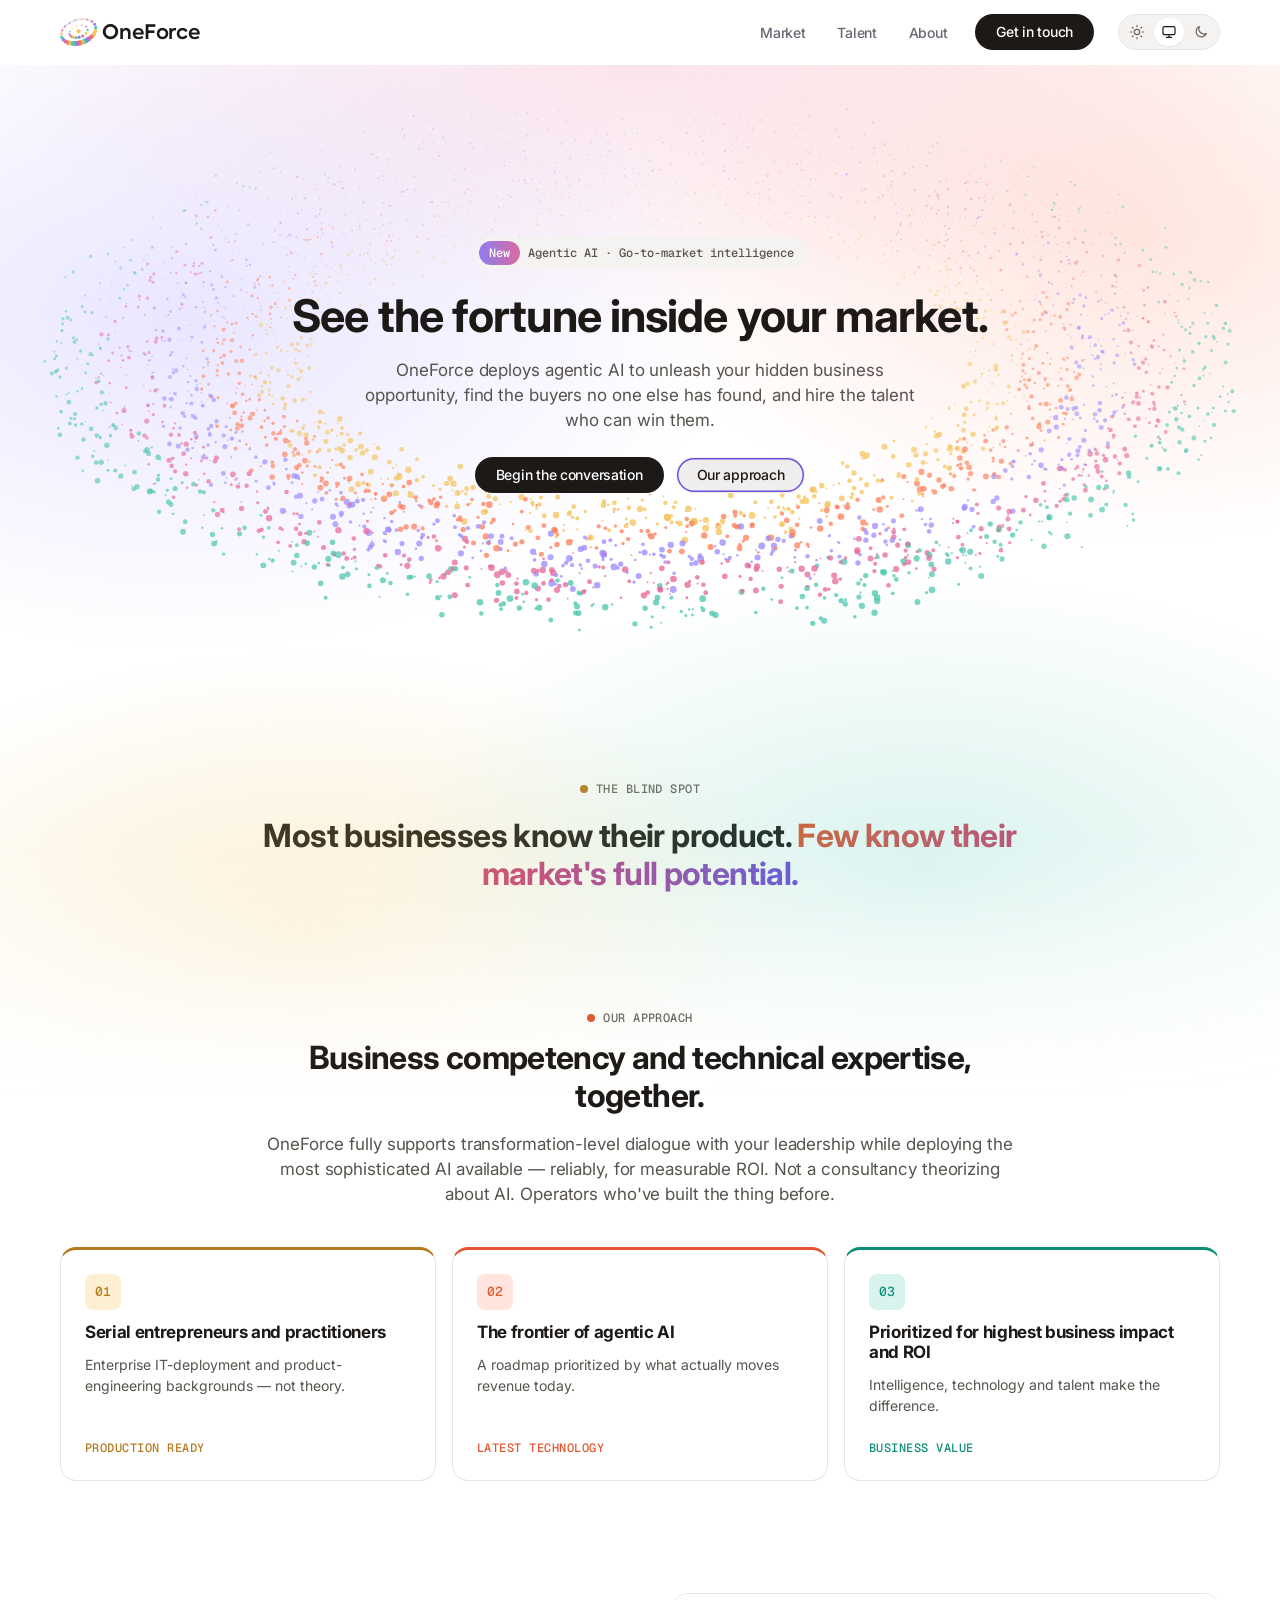
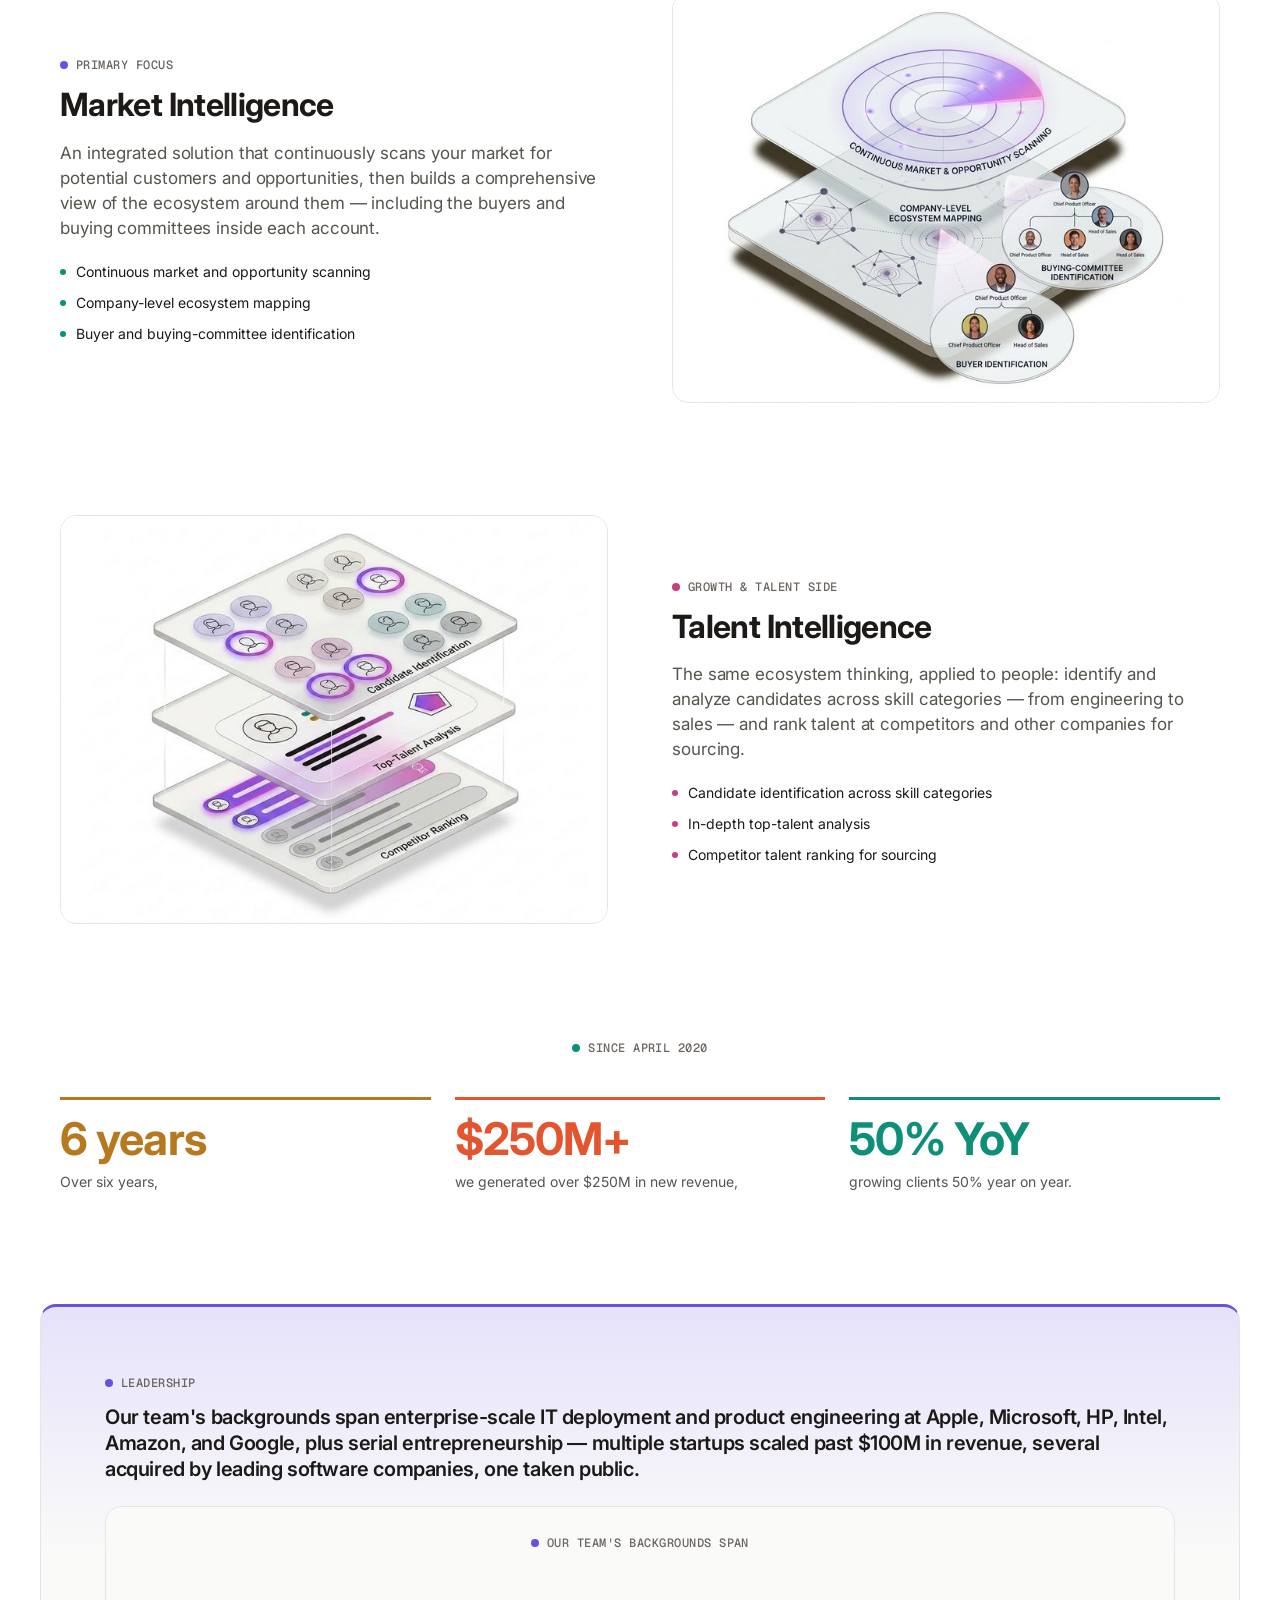
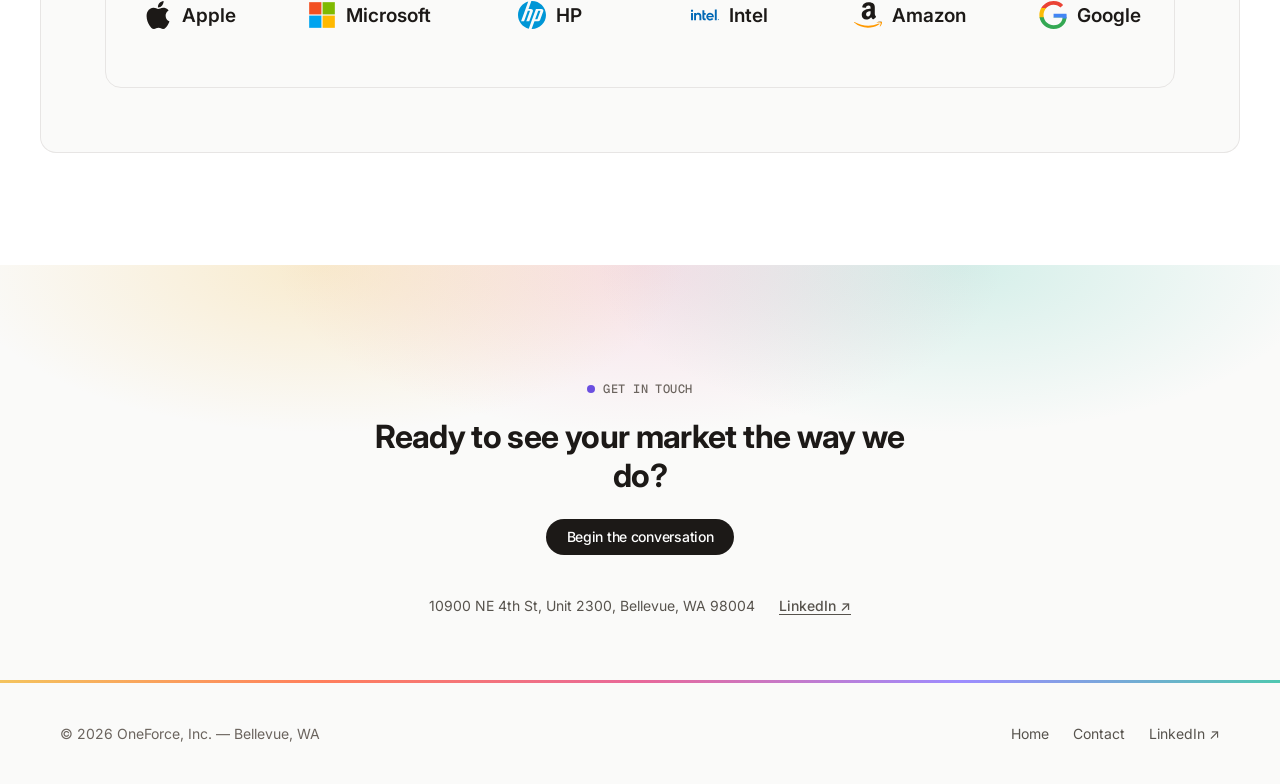
==== commit 9ca0707b: "Favicon from logo icon; new social share image from hero (synced from prod c9fb48a) Activity: ACT-00" ====
--- a/index.html
+++ b/index.html
@@ -5,11 +5,19 @@
 <meta name="viewport" content="width=device-width, initial-scale=1" />
 <title>OneForce — See the fortune inside your market</title>
 <link rel="icon" type="image/svg+xml" href="favicon.svg" />
+<link rel="icon" type="image/png" sizes="32x32" href="favicon-32.png" />
+<link rel="icon" href="favicon.ico" sizes="48x48" />
+<link rel="apple-touch-icon" href="apple-touch-icon.png" />
 <meta name="description" content="OneForce deploys agentic AI to map your market's hidden opportunity, and the talent to capture it." />
 <meta property="og:type" content="website" />
 <meta property="og:title" content="OneForce — See the fortune inside your market" />
 <meta property="og:description" content="OneForce deploys agentic AI to map your market's hidden opportunity, and the talent to capture it." />
-<meta property="og:image" content="og-image.png" />
+<meta property="og:image" content="https://www.oneforce.com/og-image.png" />
+<meta property="og:image:width" content="1200" />
+<meta property="og:image:height" content="630" />
+<meta property="og:image:alt" content="OneForce — See the fortune inside your market" />
+<meta property="og:url" content="https://www.oneforce.com/" />
+<meta name="twitter:image" content="https://www.oneforce.com/og-image.png" />
 <meta name="twitter:card" content="summary_large_image" />
 <link rel="preconnect" href="https://fonts.googleapis.com" />
 <link rel="preconnect" href="https://fonts.gstatic.com" crossorigin />
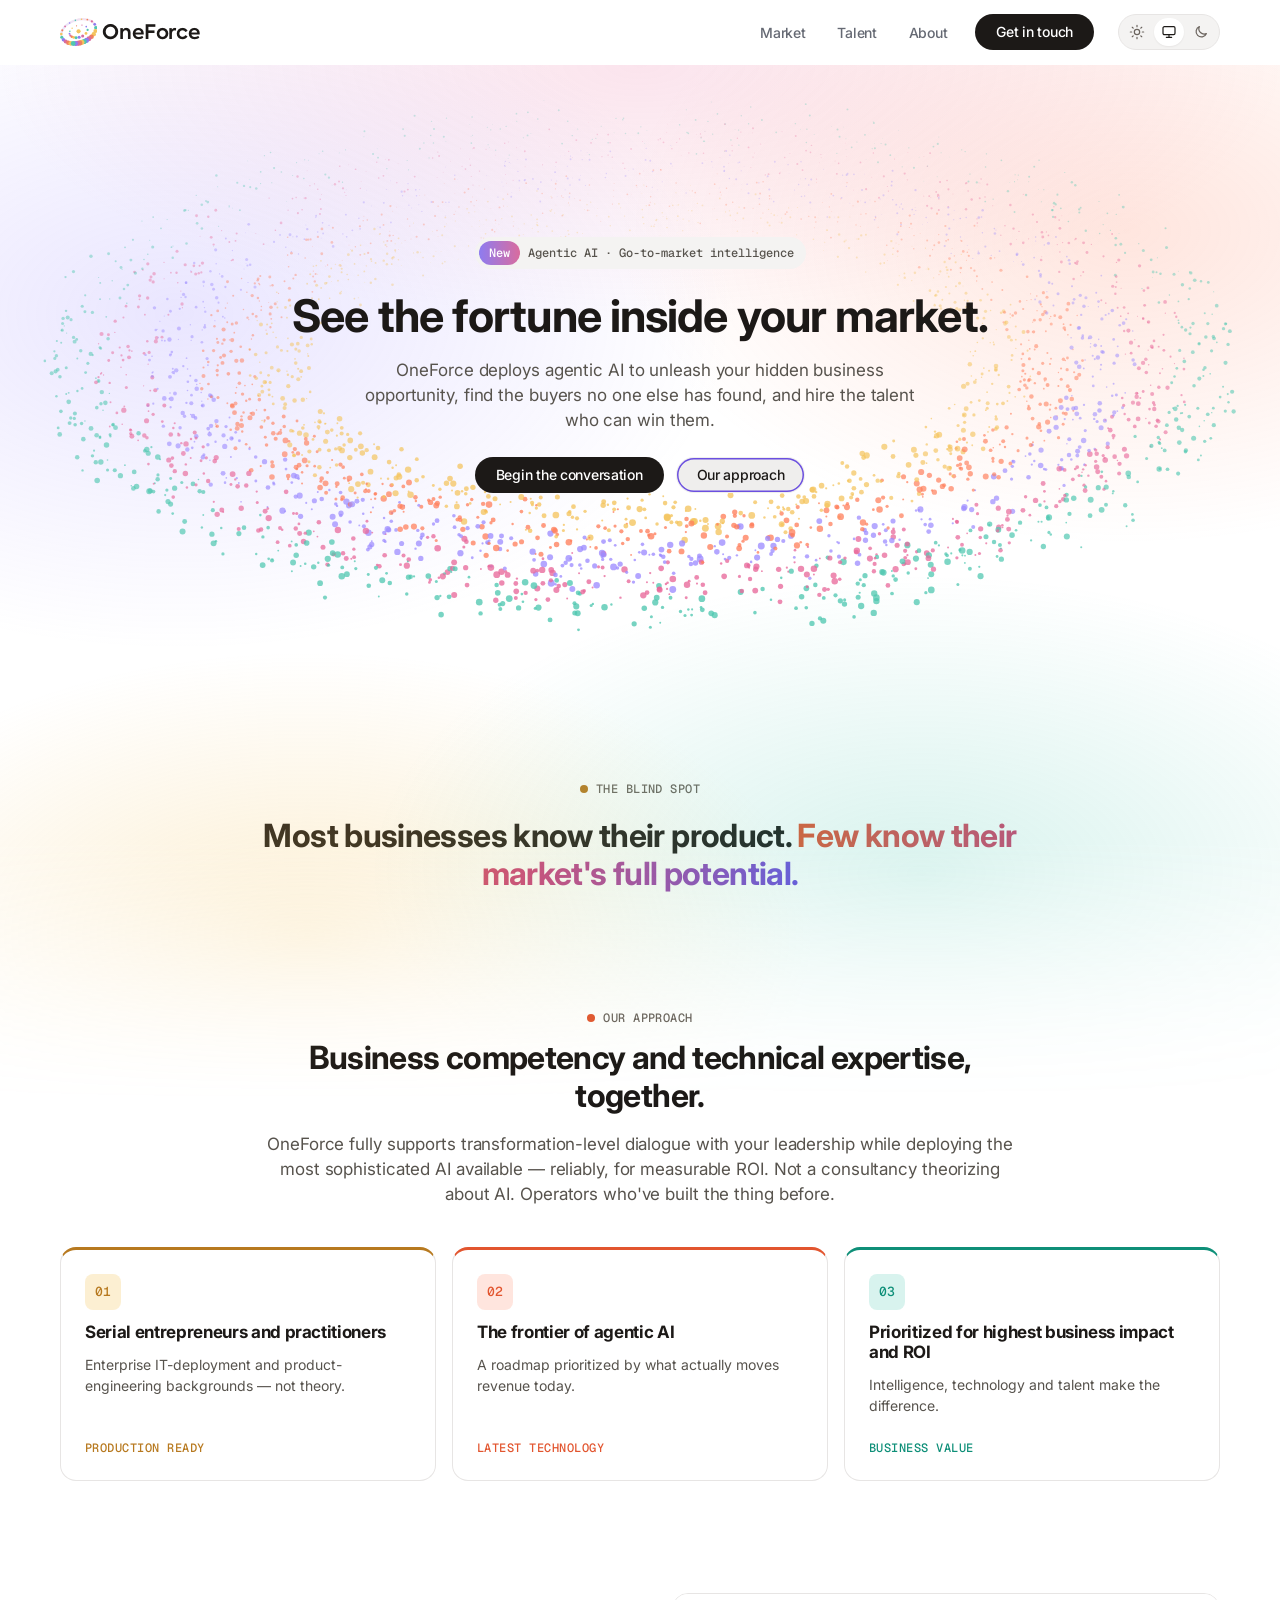
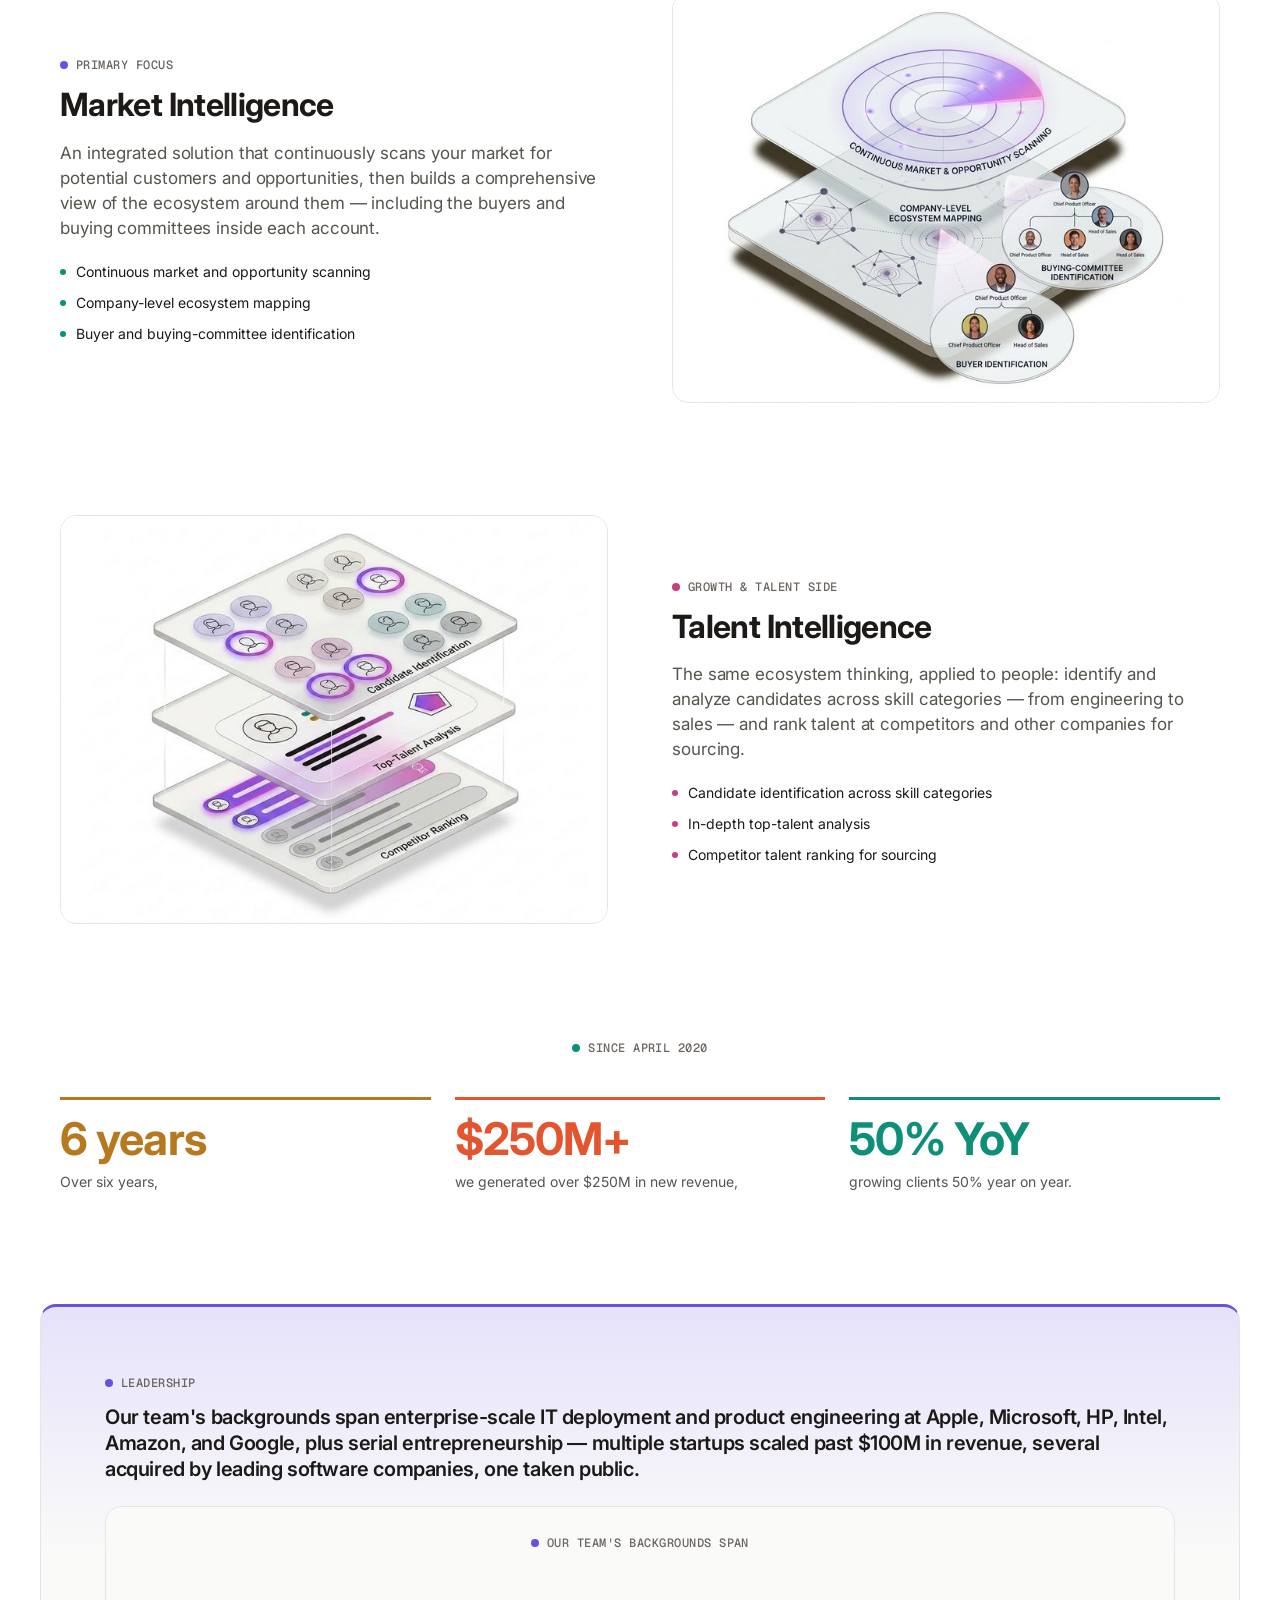
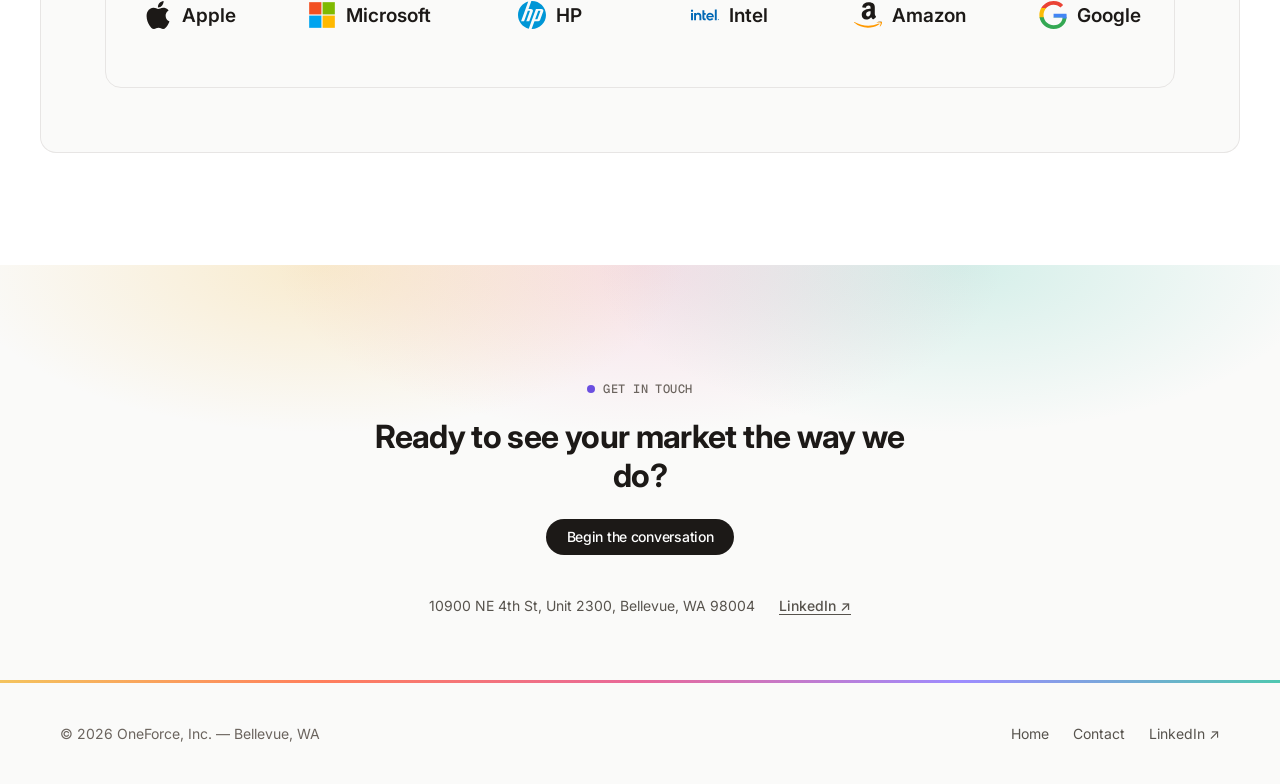
==== commit 5e76d802: "Sync light favicon and og-image-v2 from prod Activity: ACT-00794" ====
--- a/index.html
+++ b/index.html
@@ -12,12 +12,12 @@
 <meta property="og:type" content="website" />
 <meta property="og:title" content="OneForce — See the fortune inside your market" />
 <meta property="og:description" content="OneForce deploys agentic AI to map your market's hidden opportunity, and the talent to capture it." />
-<meta property="og:image" content="https://www.oneforce.com/og-image.png" />
+<meta property="og:image" content="https://www.oneforce.com/og-image-v2.png" />
 <meta property="og:image:width" content="1200" />
 <meta property="og:image:height" content="630" />
 <meta property="og:image:alt" content="OneForce — See the fortune inside your market" />
 <meta property="og:url" content="https://www.oneforce.com/" />
-<meta name="twitter:image" content="https://www.oneforce.com/og-image.png" />
+<meta name="twitter:image" content="https://www.oneforce.com/og-image-v2.png" />
 <meta name="twitter:card" content="summary_large_image" />
 <link rel="preconnect" href="https://fonts.googleapis.com" />
 <link rel="preconnect" href="https://fonts.gstatic.com" crossorigin />
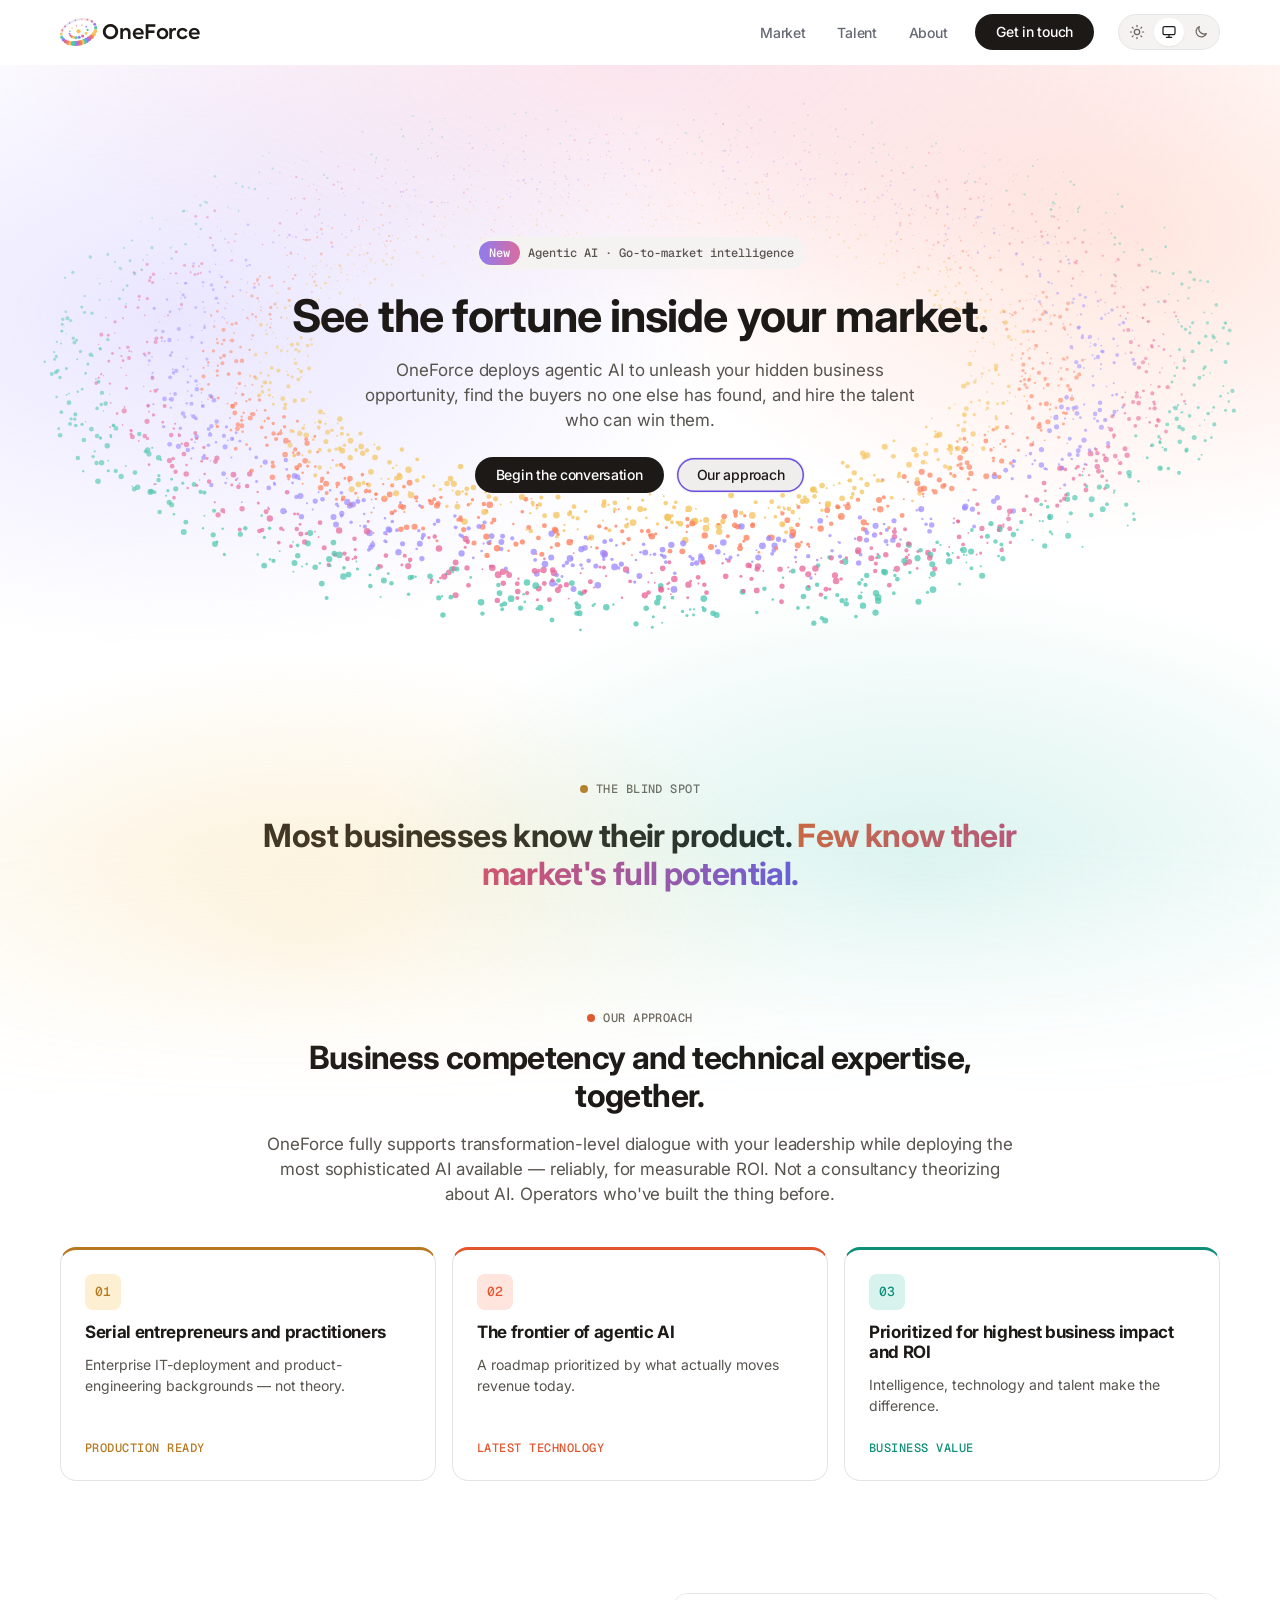
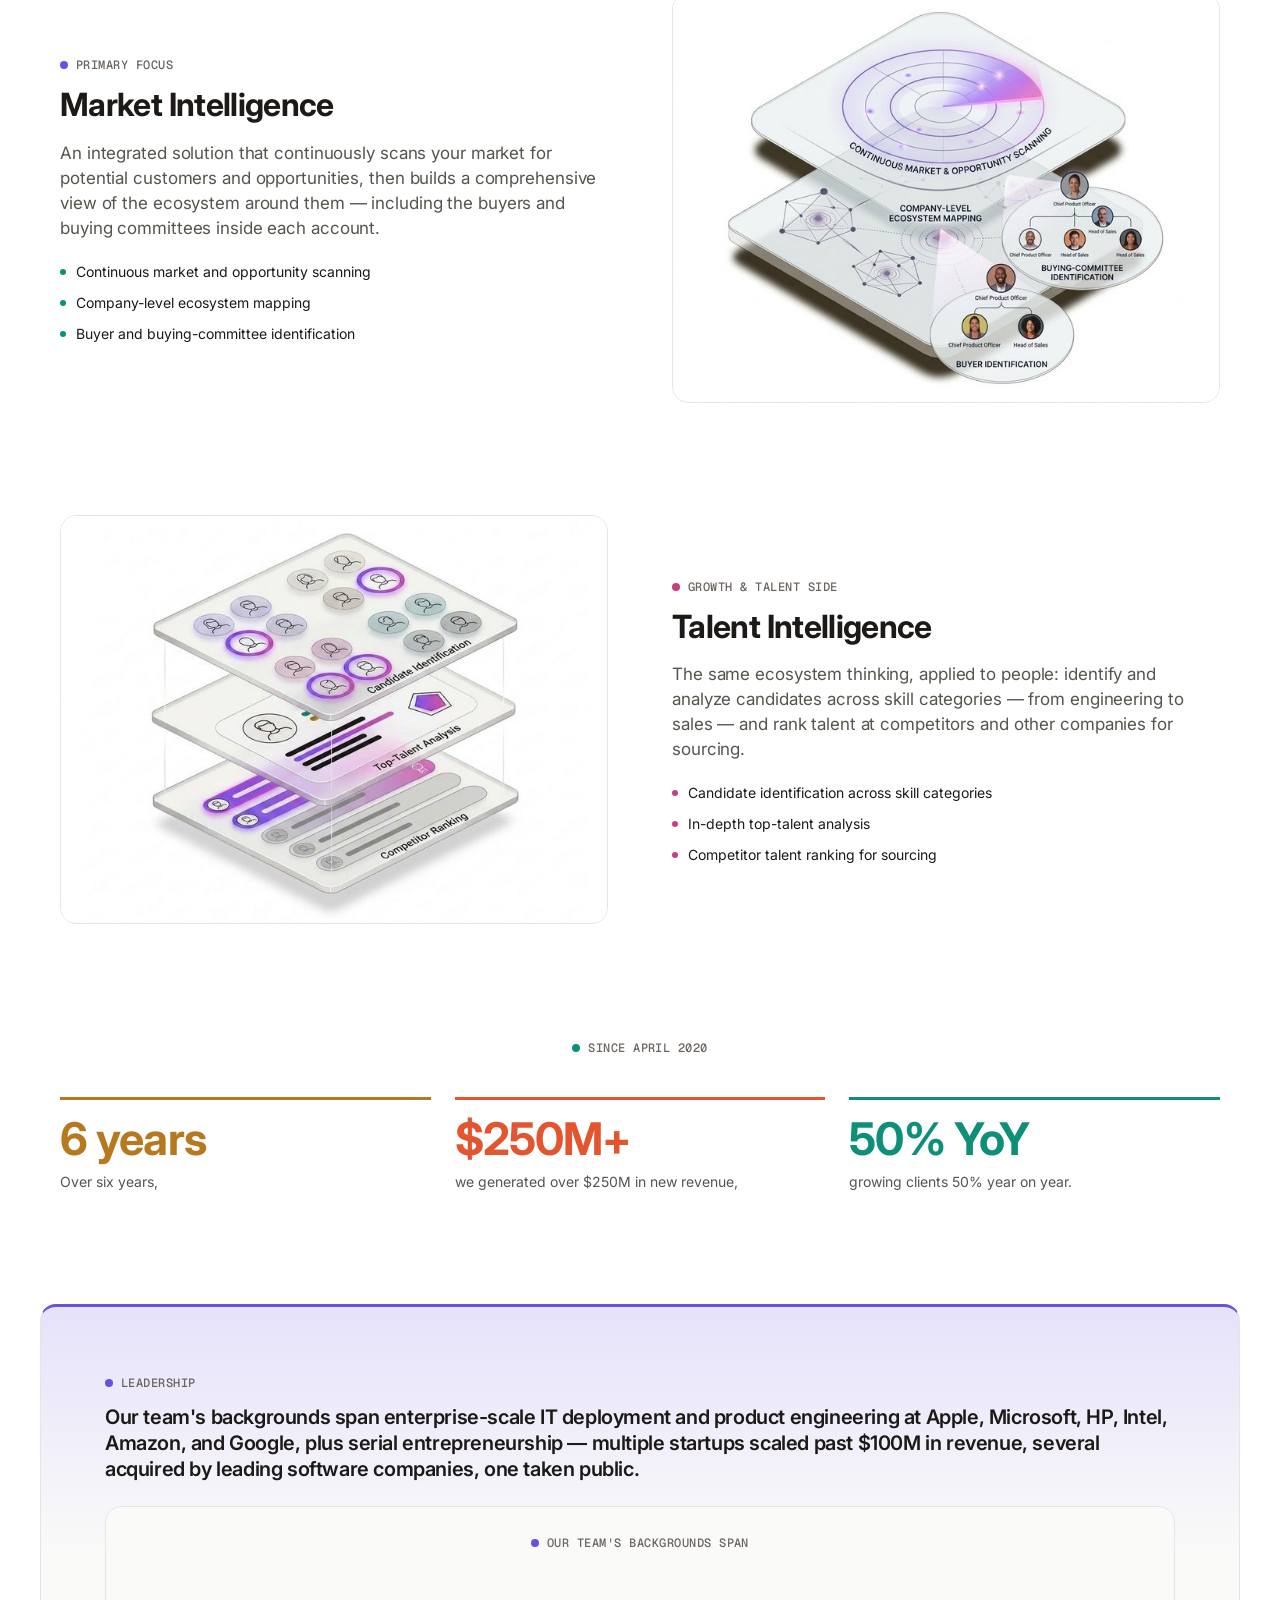
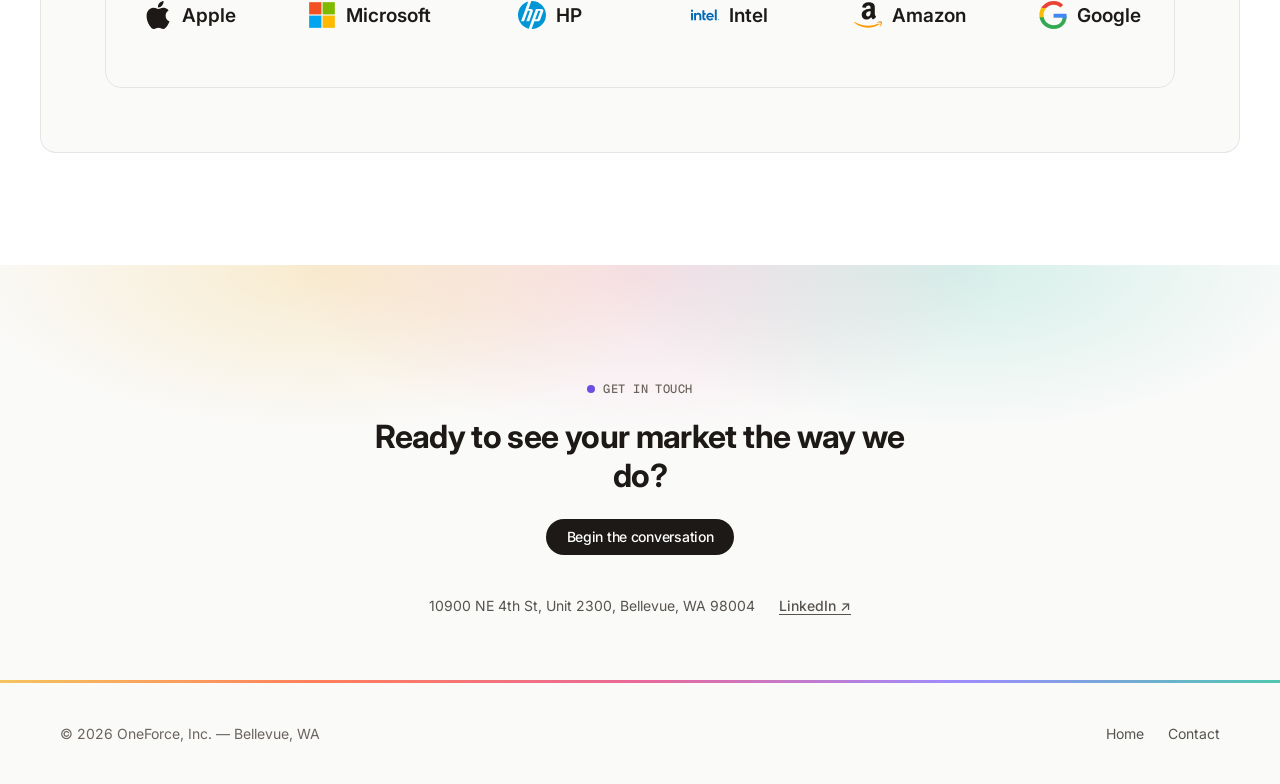
==== commit 785e7f10: "Remove LinkedIn link from the footer" ====
--- a/index.html
+++ b/index.html
@@ -152,7 +152,7 @@
 </main>
 <footer class="foot"><div class="wrap">
   <span>© 2026 OneForce, Inc. — Bellevue, WA</span>
-  <nav aria-label="Footer"><a href="index.html">Home</a><a href="contact.html">Contact</a><a href="https://www.linkedin.com/company/oneforceinc/" target="_blank" rel="noopener">LinkedIn ↗</a></nav>
+  <nav aria-label="Footer"><a href="index.html">Home</a><a href="contact.html">Contact</a></nav>
 </div></footer>
 <script>
 (function(){
--- a/styles.css
+++ b/styles.css
@@ -327,3 +327,7 @@
 @font-face{font-family:"Axiforma";src:url(assets/axiforma-semibold.woff2) format("woff2");font-weight:600;font-style:normal;font-display:swap}
 .brand{font-family:Axiforma,Inter,-apple-system,sans-serif;font-weight:600;font-size:20px;letter-spacing:-.2px;gap:5px}
 .brand .mark{height:28px;width:auto;flex:none;display:block}
+
+.info .li-link{display:inline-flex;align-items:center;justify-content:center;width:40px;height:40px;border:1px solid var(--line);border-radius:var(--r-small);color:var(--ink);text-decoration:none;margin-bottom:var(--s16)}
+.info .li-link:hover{border-color:var(--card-hover)}
+.info .city{display:block;width:100%;height:auto;border-radius:var(--r-small);border:1px solid var(--line)}
